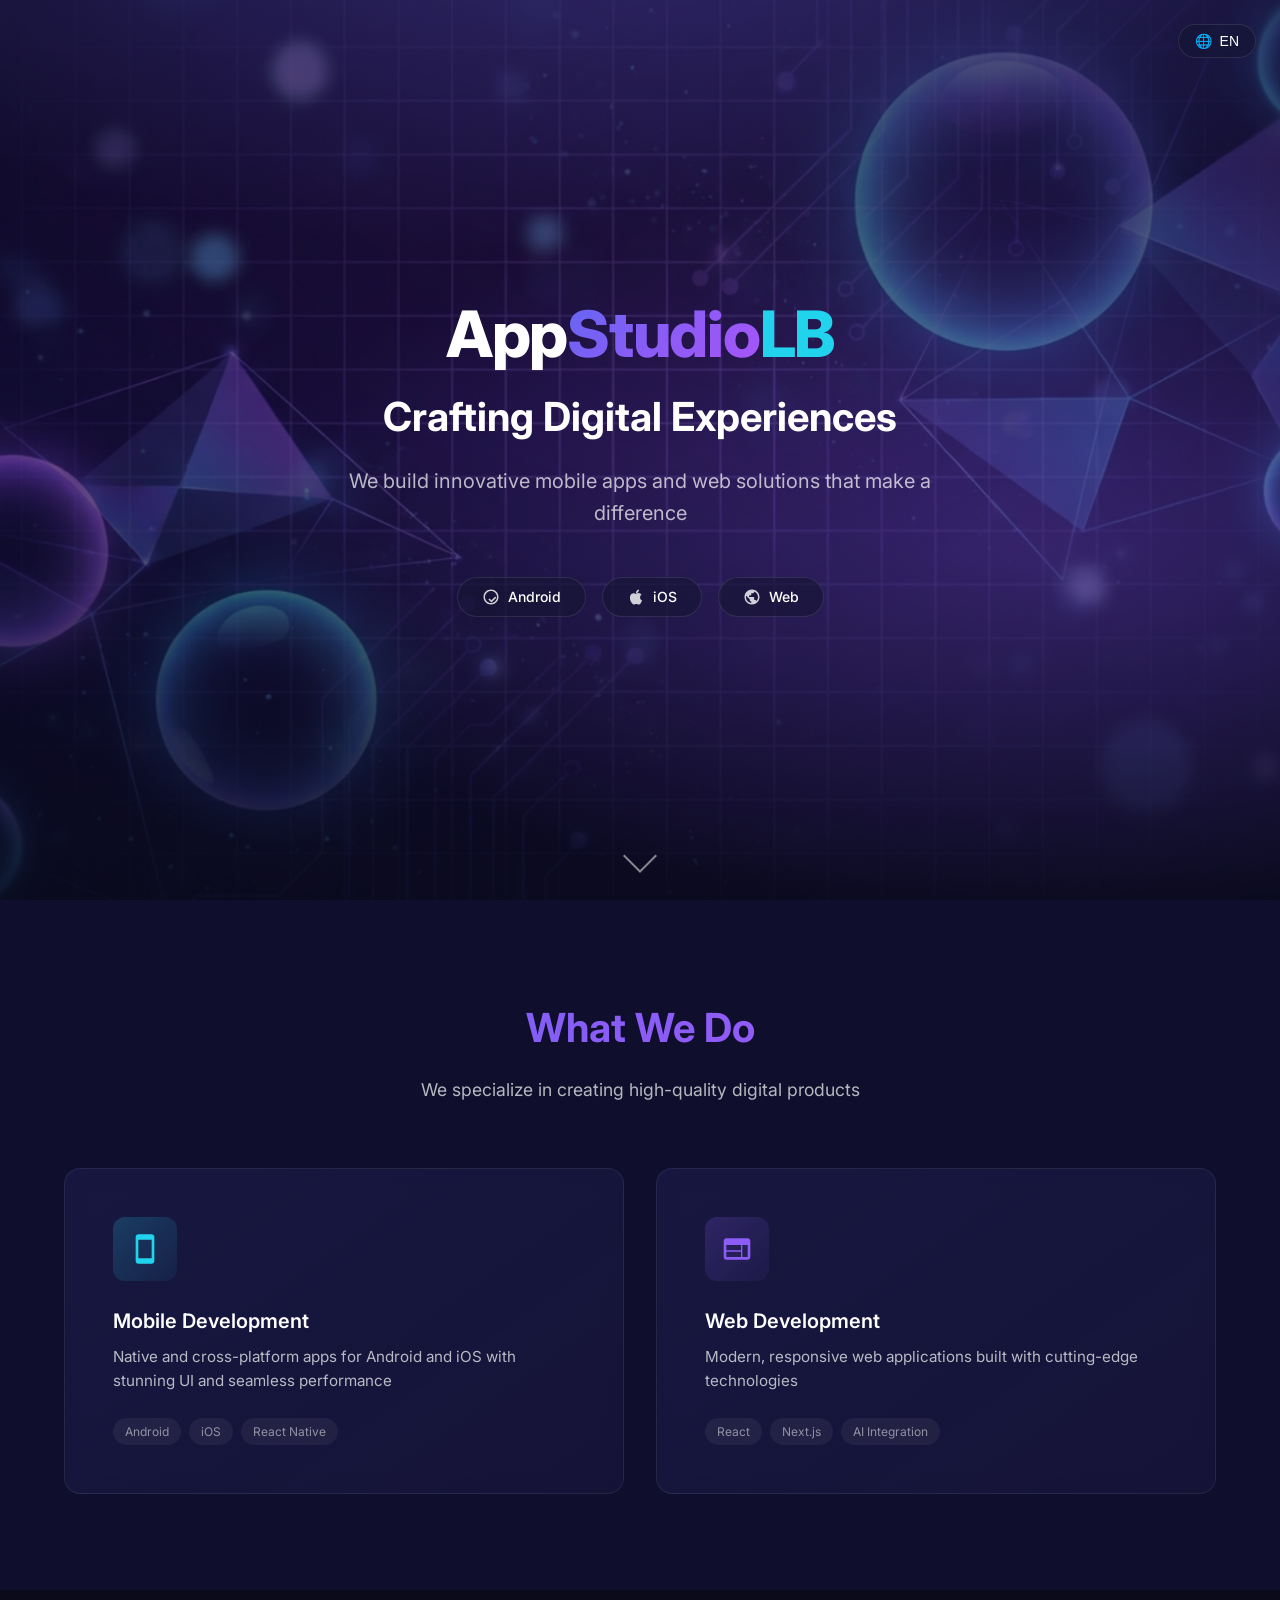
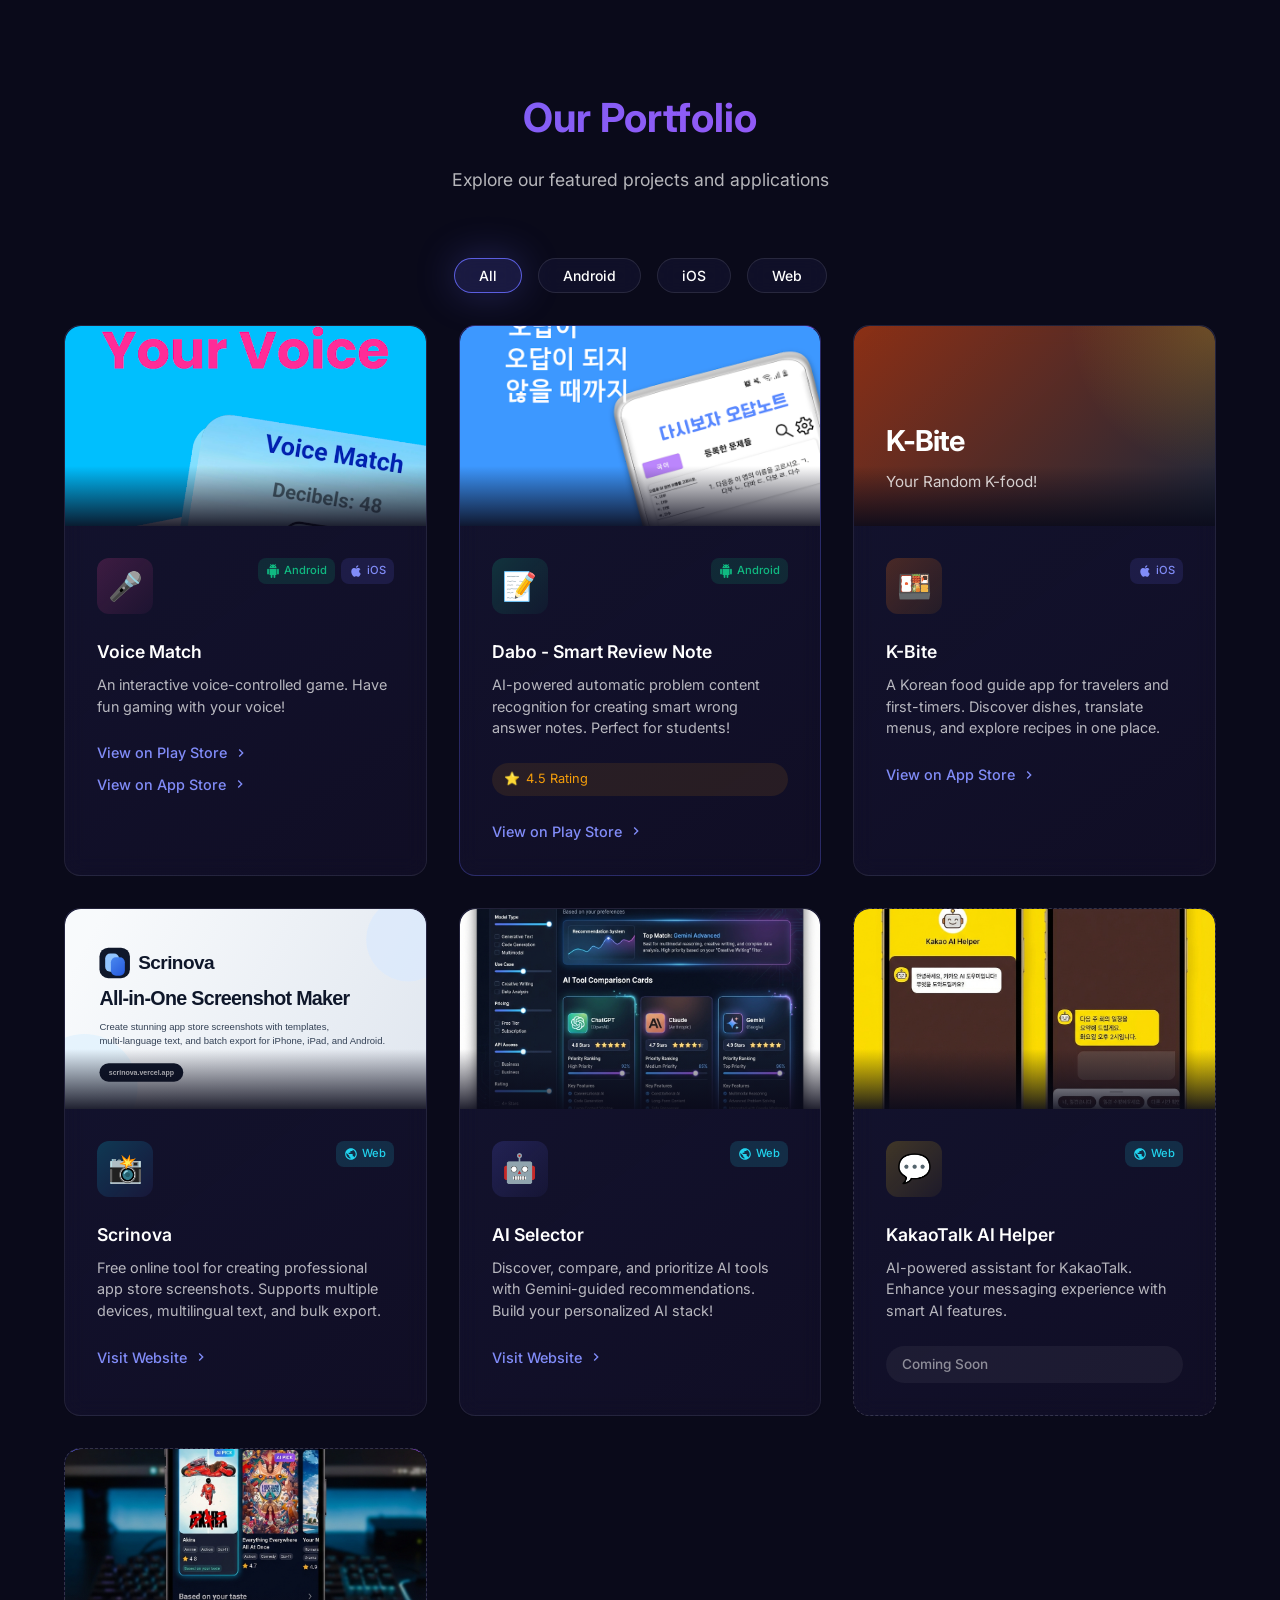
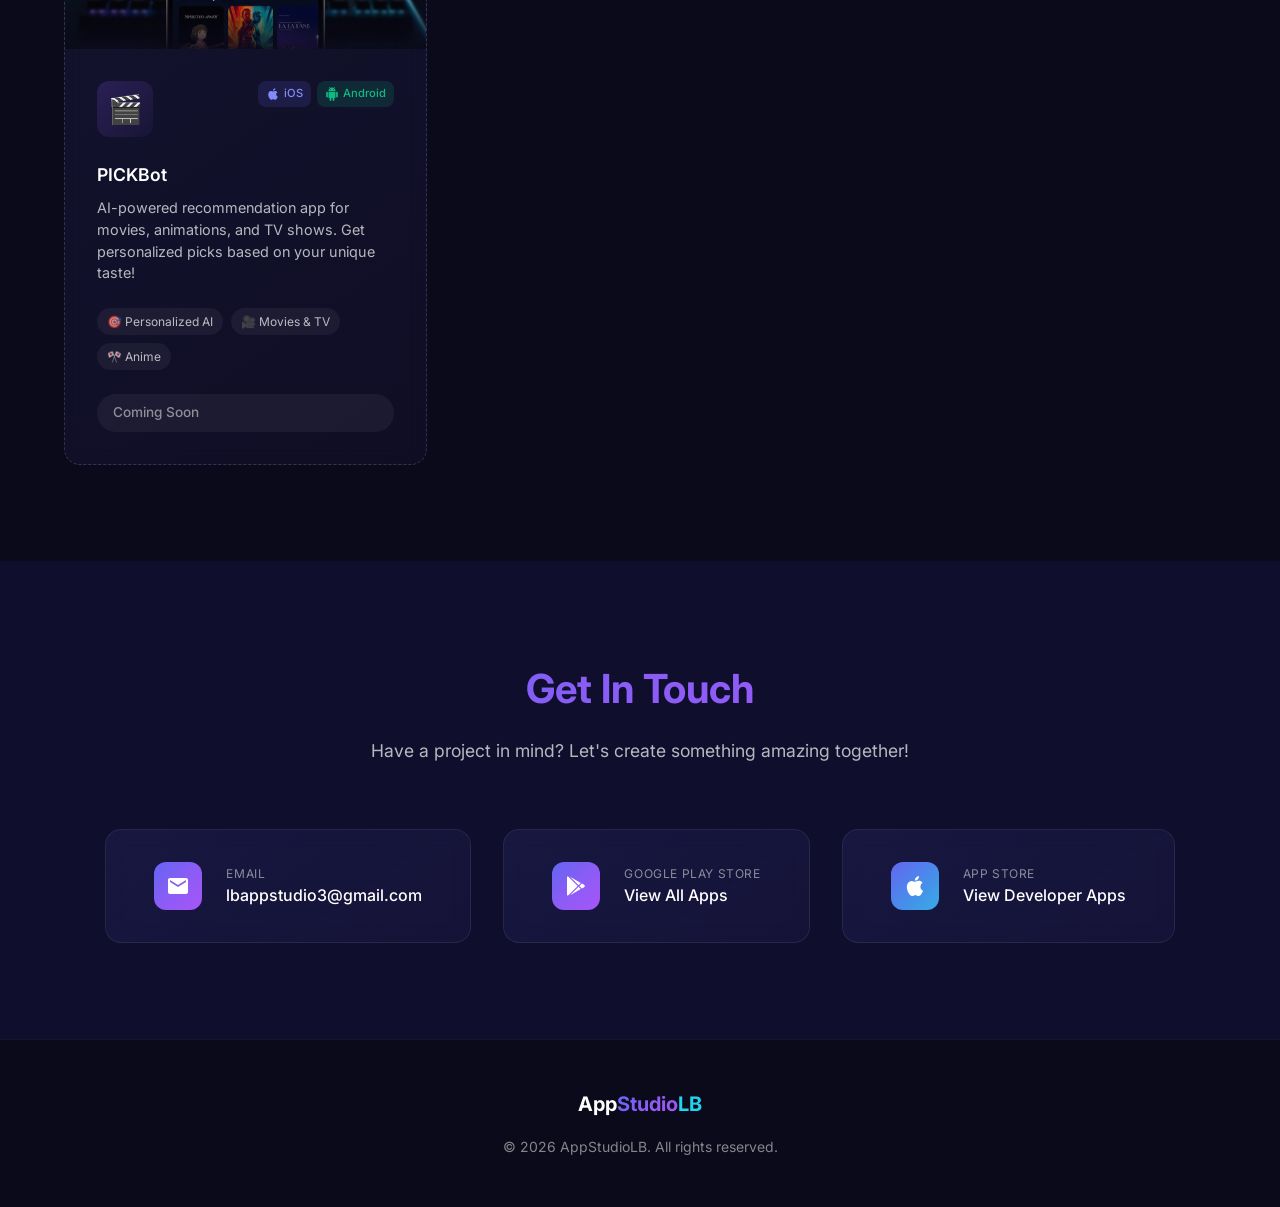
==== index.html @ d03a36f6 "Add iOS App Store link for Voice Match" ====
<!DOCTYPE html>
<html lang="en">

<head>
    <meta charset="UTF-8">
    <meta name="viewport" content="width=device-width, initial-scale=1.0">
    <title>AppStudioLB - Mobile & Web Development Studio</title>
    <meta name="description"
        content="AppStudioLB is a creative development studio specializing in mobile apps (Android/iOS) and web applications. Discover our innovative portfolio.">

    <!-- Google Fonts -->
    <link rel="preconnect" href="https://fonts.googleapis.com">
    <link rel="preconnect" href="https://fonts.gstatic.com" crossorigin>
    <link href="https://fonts.googleapis.com/css2?family=Inter:wght@300;400;500;600;700;800&display=swap"
        rel="stylesheet">

    <link rel="icon" type="image/svg+xml" href="images/favicon-lb.svg">
    <link rel="stylesheet" href="index.css">
</head>

<body>
    <!-- Language Toggle -->
    <button class="lang-toggle" id="langToggle" aria-label="Toggle Language">
        <span class="lang-icon">🌐</span>
        <span class="lang-text" data-i18n="langToggle">EN</span>
    </button>

    <!-- Hero Section -->
    <header class="hero">
        <div class="hero-bg"></div>
        <div class="hero-content">
            <div class="logo-container animate-fade-in">
                <div class="logo">
                    <span class="logo-text">App</span><span class="logo-highlight">Studio</span><span
                        class="logo-accent">LB</span>
                </div>
            </div>
            <h1 class="hero-title animate-fade-in-delay-1" data-i18n="heroTitle">Crafting Digital Experiences</h1>
            <p class="hero-subtitle animate-fade-in-delay-2" data-i18n="heroSubtitle">We build innovative mobile apps
                and web solutions that make a difference</p>
            <div class="hero-badges animate-fade-in-delay-3">
                <span class="badge">
                    <svg class="badge-icon" viewBox="0 0 24 24" fill="currentColor">
                        <path
                            d="M17.6 11.48l-5.04 4.96-2.56-2.54-1.42 1.42 3.98 3.98 6.46-6.4-1.42-1.42zM12 2C6.48 2 2 6.48 2 12s4.48 10 10 10 10-4.48 10-10S17.52 2 12 2zm0 18c-4.42 0-8-3.58-8-8s3.58-8 8-8 8 3.58 8 8-3.58 8-8 8z" />
                    </svg>
                    <span data-i18n="badgeAndroid">Android</span>
                </span>
                <span class="badge">
                    <svg class="badge-icon" viewBox="0 0 24 24" fill="currentColor">
                        <path
                            d="M18.71 19.5c-.83 1.24-1.71 2.45-3.05 2.47-1.34.03-1.77-.79-3.29-.79-1.53 0-2 .77-3.27.82-1.31.05-2.3-1.32-3.14-2.53C4.25 17 2.94 12.45 4.7 9.39c.87-1.52 2.43-2.48 4.12-2.51 1.28-.02 2.5.87 3.29.87.78 0 2.26-1.07 3.81-.91.65.03 2.47.26 3.64 1.98-.09.06-2.17 1.28-2.15 3.81.03 3.02 2.65 4.03 2.68 4.04-.03.07-.42 1.44-1.38 2.83M13 3.5c.73-.83 1.94-1.46 2.94-1.5.13 1.17-.34 2.35-1.04 3.19-.69.85-1.83 1.51-2.95 1.42-.15-1.15.41-2.35 1.05-3.11z" />
                    </svg>
                    <span data-i18n="badgeiOS">iOS</span>
                </span>
                <span class="badge">
                    <svg class="badge-icon" viewBox="0 0 24 24" fill="currentColor">
                        <path
                            d="M12 2C6.48 2 2 6.48 2 12s4.48 10 10 10 10-4.48 10-10S17.52 2 12 2zm-1 17.93c-3.95-.49-7-3.85-7-7.93 0-.62.08-1.21.21-1.79L9 15v1c0 1.1.9 2 2 2v1.93zm6.9-2.54c-.26-.81-1-1.39-1.9-1.39h-1v-3c0-.55-.45-1-1-1H8v-2h2c.55 0 1-.45 1-1V7h2c1.1 0 2-.9 2-2v-.41c2.93 1.19 5 4.06 5 7.41 0 2.08-.8 3.97-2.1 5.39z" />
                    </svg>
                    <span data-i18n="badgeWeb">Web</span>
                </span>
            </div>
        </div>
        <div class="scroll-indicator">
            <div class="scroll-arrow"></div>
        </div>
    </header>

    <!-- Services Section -->
    <section class="services" id="services">
        <div class="container">
            <h2 class="section-title" data-i18n="servicesTitle">What We Do</h2>
            <p class="section-subtitle" data-i18n="servicesSubtitle">We specialize in creating high-quality digital
                products</p>

            <div class="services-grid">
                <div class="service-card">
                    <div class="service-icon mobile-icon">
                        <svg viewBox="0 0 24 24" fill="currentColor">
                            <path
                                d="M17 1.01L7 1c-1.1 0-2 .9-2 2v18c0 1.1.9 2 2 2h10c1.1 0 2-.9 2-2V3c0-1.1-.9-1.99-2-1.99zM17 19H7V5h10v14z" />
                        </svg>
                    </div>
                    <h3 class="service-title" data-i18n="serviceMobileTitle">Mobile Development</h3>
                    <p class="service-desc" data-i18n="serviceMobileDesc">Native and cross-platform apps for Android and
                        iOS with stunning UI and seamless performance</p>
                    <div class="service-tags">
                        <span class="tag">Android</span>
                        <span class="tag">iOS</span>
                        <span class="tag">React Native</span>
                    </div>
                </div>

                <div class="service-card">
                    <div class="service-icon web-icon">
                        <svg viewBox="0 0 24 24" fill="currentColor">
                            <path
                                d="M20 4H4c-1.1 0-1.99.9-1.99 2L2 18c0 1.1.9 2 2 2h16c1.1 0 2-.9 2-2V6c0-1.1-.9-2-2-2zm-5 14H4v-4h11v4zm0-5H4V9h11v4zm5 5h-4V9h4v9z" />
                        </svg>
                    </div>
                    <h3 class="service-title" data-i18n="serviceWebTitle">Web Development</h3>
                    <p class="service-desc" data-i18n="serviceWebDesc">Modern, responsive web applications built with
                        cutting-edge technologies</p>
                    <div class="service-tags">
                        <span class="tag">React</span>
                        <span class="tag">Next.js</span>
                        <span class="tag">AI Integration</span>
                    </div>
                </div>
            </div>
        </div>
    </section>

    <!-- Portfolio Section -->
    <section class="portfolio" id="portfolio">
        <div class="container">
            <h2 class="section-title" data-i18n="portfolioTitle">Our Portfolio</h2>
            <p class="section-subtitle" data-i18n="portfolioSubtitle">Explore our featured projects and applications</p>
            <div class="portfolio-filters" aria-label="Platform filters">
                <button type="button" class="badge platform-filter active" data-filter="all" aria-pressed="true">
                    <span data-i18n="badgeAll">All</span>
                </button>
                <button type="button" class="badge platform-filter" data-filter="android" aria-pressed="false">
                    <span data-i18n="badgeAndroid">Android</span>
                </button>
                <button type="button" class="badge platform-filter" data-filter="ios" aria-pressed="false">
                    <span data-i18n="badgeiOS">iOS</span>
                </button>
                <button type="button" class="badge platform-filter" data-filter="web" aria-pressed="false">
                    <span data-i18n="badgeWeb">Web</span>
                </button>
            </div>

            <div class="portfolio-grid">
                <!-- Voice Match -->
                <article class="portfolio-card" data-platforms="ios android">
                    <div class="card-screenshot">
                        <img src="images/voice-match.png" alt="Voice Match Screenshot">
                    </div>
                    <div class="card-content">
                        <div class="card-header">
                            <div class="app-icon voice-match-icon">🎤</div>
                            <div class="platform-badges">
                                <div class="platform-badge android">
                                    <svg viewBox="0 0 24 24" fill="currentColor" width="14" height="14">
                                        <path
                                            d="M6 18c0 .55.45 1 1 1h1v3.5c0 .83.67 1.5 1.5 1.5s1.5-.67 1.5-1.5V19h2v3.5c0 .83.67 1.5 1.5 1.5s1.5-.67 1.5-1.5V19h1c.55 0 1-.45 1-1V8H6v10zM3.5 8C2.67 8 2 8.67 2 9.5v7c0 .83.67 1.5 1.5 1.5S5 17.33 5 16.5v-7C5 8.67 4.33 8 3.5 8zm17 0c-.83 0-1.5.67-1.5 1.5v7c0 .83.67 1.5 1.5 1.5s1.5-.67 1.5-1.5v-7c0-.83-.67-1.5-1.5-1.5zm-4.97-5.84l1.3-1.3c.2-.2.2-.51 0-.71-.2-.2-.51-.2-.71 0l-1.48 1.48C13.85 1.23 12.95 1 12 1c-.96 0-1.86.23-2.66.63L7.85.15c-.2-.2-.51-.2-.71 0-.2.2-.2.51 0 .71l1.31 1.31C6.97 3.26 6 5.01 6 7h12c0-1.99-.97-3.75-2.47-4.84zM10 5H9V4h1v1zm5 0h-1V4h1v1z" />
                                    </svg>
                                    Android
                                </div>
                                <div class="platform-badge ios">
                                    <svg viewBox="0 0 24 24" fill="currentColor" width="14" height="14">
                                        <path
                                            d="M18.71 19.5c-.83 1.24-1.71 2.45-3.05 2.47-1.34.03-1.77-.79-3.29-.79-1.53 0-2 .77-3.27.82-1.31.05-2.3-1.32-3.14-2.53C4.25 17 2.94 12.45 4.7 9.39c.87-1.52 2.43-2.48 4.12-2.51 1.28-.02 2.5.87 3.29.87.78 0 2.26-1.07 3.81-.91.65.03 2.47.26 3.64 1.98-.09.06-2.17 1.28-2.15 3.81.03 3.02 2.65 4.03 2.68 4.04-.03.07-.42 1.44-1.38 2.83M13 3.5c.73-.83 1.94-1.46 2.94-1.5.13 1.17-.34 2.35-1.04 3.19-.69.85-1.83 1.51-2.95 1.42-.15-1.15.41-2.35 1.05-3.11z" />
                                    </svg>
                                    iOS
                                </div>
                            </div>
                        </div>
                        <h3 class="card-title" data-i18n="voiceMatchTitle">Voice Match</h3>
                        <p class="card-desc" data-i18n="voiceMatchDesc">An interactive voice-controlled game. Have fun
                            gaming with your voice!</p>
                        <div class="card-links">
                            <a href="https://play.google.com/store/apps/details?id=com.LBStudio.Voice_Match" target="_blank"
                                rel="noopener noreferrer" class="card-link">
                                <span data-i18n="viewOnPlayStore">View on Play Store</span>
                                <svg viewBox="0 0 24 24" fill="currentColor" width="16" height="16">
                                    <path d="M10 6L8.59 7.41 13.17 12l-4.58 4.59L10 18l6-6z" />
                                </svg>
                            </a>
                            <a href="https://apps.apple.com/us/app/voice-match-play-with-voice/id6760123514" target="_blank"
                                rel="noopener noreferrer" class="card-link">
                                <span data-i18n="viewOnAppStore">View on App Store</span>
                                <svg viewBox="0 0 24 24" fill="currentColor" width="16" height="16">
                                    <path d="M10 6L8.59 7.41 13.17 12l-4.58 4.59L10 18l6-6z" />
                                </svg>
                            </a>
                        </div>
                    </div>
                </article>

                <!-- 다보 Smart Review Note -->
                <article class="portfolio-card featured" data-platforms="android">
                    <div class="card-screenshot">
                        <img src="images/dabo.png" alt="다보 Screenshot">
                    </div>
                    <div class="card-content">
                        <div class="card-header">
                            <div class="app-icon dabo-icon">📝</div>
                            <div class="platform-badge android">
                                <svg viewBox="0 0 24 24" fill="currentColor" width="14" height="14">
                                    <path
                                        d="M6 18c0 .55.45 1 1 1h1v3.5c0 .83.67 1.5 1.5 1.5s1.5-.67 1.5-1.5V19h2v3.5c0 .83.67 1.5 1.5 1.5s1.5-.67 1.5-1.5V19h1c.55 0 1-.45 1-1V8H6v10zM3.5 8C2.67 8 2 8.67 2 9.5v7c0 .83.67 1.5 1.5 1.5S5 17.33 5 16.5v-7C5 8.67 4.33 8 3.5 8zm17 0c-.83 0-1.5.67-1.5 1.5v7c0 .83.67 1.5 1.5 1.5s1.5-.67 1.5-1.5v-7c0-.83-.67-1.5-1.5-1.5zm-4.97-5.84l1.3-1.3c.2-.2.2-.51 0-.71-.2-.2-.51-.2-.71 0l-1.48 1.48C13.85 1.23 12.95 1 12 1c-.96 0-1.86.23-2.66.63L7.85.15c-.2-.2-.51-.2-.71 0-.2.2-.2.51 0 .71l1.31 1.31C6.97 3.26 6 5.01 6 7h12c0-1.99-.97-3.75-2.47-4.84zM10 5H9V4h1v1zm5 0h-1V4h1v1z" />
                                </svg>
                                Android
                            </div>
                        </div>
                        <h3 class="card-title" data-i18n="daboTitle">다보 - Smart Review Note</h3>
                        <p class="card-desc" data-i18n="daboDesc">AI-powered automatic problem content recognition for
                            creating smart wrong answer notes. Perfect for students!</p>
                        <div class="card-highlight">
                            <span class="highlight-icon">⭐</span>
                            <span data-i18n="daboRating">4.5 Rating</span>
                        </div>
                        <a href="https://play.google.com/store/apps/details?id=com.appstudiolb.smartreviewnote"
                            target="_blank" rel="noopener noreferrer" class="card-link">
                            <span data-i18n="viewOnPlayStore">View on Play Store</span>
                            <svg viewBox="0 0 24 24" fill="currentColor" width="16" height="16">
                                <path d="M10 6L8.59 7.41 13.17 12l-4.58 4.59L10 18l6-6z" />
                            </svg>
                        </a>
                    </div>
                </article>

                <!-- K-Bite -->
                <article class="portfolio-card" data-platforms="ios">
                    <div class="card-screenshot card-screenshot-placeholder k-bite-screenshot">
                        <div class="app-preview-copy">
                            <strong>K-Bite</strong>
                            <span data-i18n="kBiteTagline">Your Random K-food!</span>
                        </div>
                    </div>
                    <div class="card-content">
                        <div class="card-header">
                            <div class="app-icon k-bite-icon">🍱</div>
                            <div class="platform-badge ios">
                                <svg viewBox="0 0 24 24" fill="currentColor" width="14" height="14">
                                    <path
                                        d="M18.71 19.5c-.83 1.24-1.71 2.45-3.05 2.47-1.34.03-1.77-.79-3.29-.79-1.53 0-2 .77-3.27.82-1.31.05-2.3-1.32-3.14-2.53C4.25 17 2.94 12.45 4.7 9.39c.87-1.52 2.43-2.48 4.12-2.51 1.28-.02 2.5.87 3.29.87.78 0 2.26-1.07 3.81-.91.65.03 2.47.26 3.64 1.98-.09.06-2.17 1.28-2.15 3.81.03 3.02 2.65 4.03 2.68 4.04-.03.07-.42 1.44-1.38 2.83M13 3.5c.73-.83 1.94-1.46 2.94-1.5.13 1.17-.34 2.35-1.04 3.19-.69.85-1.83 1.51-2.95 1.42-.15-1.15.41-2.35 1.05-3.11z" />
                                </svg>
                                iOS
                            </div>
                        </div>
                        <h3 class="card-title" data-i18n="kBiteTitle">K-Bite</h3>
                        <p class="card-desc" data-i18n="kBiteDesc">A Korean food guide app for travelers and first-timers. Discover dishes, translate menus, and explore recipes in one place.</p>
                        <a href="https://apps.apple.com/us/app/k-bite/id6758827488" target="_blank"
                            rel="noopener noreferrer" class="card-link">
                            <span data-i18n="viewOnAppStore">View on App Store</span>
                            <svg viewBox="0 0 24 24" fill="currentColor" width="16" height="16">
                                <path d="M10 6L8.59 7.41 13.17 12l-4.58 4.59L10 18l6-6z" />
                            </svg>
                        </a>
                    </div>
                </article>

                <!-- Scrinova -->
                <article class="portfolio-card" data-platforms="web">
                    <div class="card-screenshot">
                        <img src="images/scrinova.svg" alt="Scrinova Screenshot">
                    </div>
                    <div class="card-content">
                        <div class="card-header">
                            <div class="app-icon scrinova-icon">📸</div>
                            <div class="platform-badge web">
                                <svg viewBox="0 0 24 24" fill="currentColor" width="14" height="14">
                                    <path
                                        d="M12 2C6.48 2 2 6.48 2 12s4.48 10 10 10 10-4.48 10-10S17.52 2 12 2zm-1 17.93c-3.95-.49-7-3.85-7-7.93 0-.62.08-1.21.21-1.79L9 15v1c0 1.1.9 2 2 2v1.93zm6.9-2.54c-.26-.81-1-1.39-1.9-1.39h-1v-3c0-.55-.45-1-1-1H8v-2h2c.55 0 1-.45 1-1V7h2c1.1 0 2-.9 2-2v-.41c2.93 1.19 5 4.06 5 7.41 0 2.08-.8 3.97-2.1 5.39z" />
                                </svg>
                                Web
                            </div>
                        </div>
                        <h3 class="card-title" data-i18n="scrinovaTitle">Scrinova</h3>
                        <p class="card-desc" data-i18n="scrinovaDesc">Free online tool for creating professional app store screenshots. Supports multiple devices, multilingual text, and bulk export.</p>
                        <a href="https://scrinova.vercel.app/" target="_blank" rel="noopener noreferrer"
                            class="card-link">
                            <span data-i18n="visitWebsite">Visit Website</span>
                            <svg viewBox="0 0 24 24" fill="currentColor" width="16" height="16">
                                <path d="M10 6L8.59 7.41 13.17 12l-4.58 4.59L10 18l6-6z" />
                            </svg>
                        </a>
                    </div>
                </article>

                <!-- AI Selector -->
                <article class="portfolio-card" data-platforms="web">
                    <div class="card-screenshot">
                        <img src="images/ai-selector.png" alt="AI Selector Screenshot">
                    </div>
                    <div class="card-content">
                        <div class="card-header">
                            <div class="app-icon ai-selector-icon">🤖</div>
                            <div class="platform-badge web">
                                <svg viewBox="0 0 24 24" fill="currentColor" width="14" height="14">
                                    <path
                                        d="M12 2C6.48 2 2 6.48 2 12s4.48 10 10 10 10-4.48 10-10S17.52 2 12 2zm-1 17.93c-3.95-.49-7-3.85-7-7.93 0-.62.08-1.21.21-1.79L9 15v1c0 1.1.9 2 2 2v1.93zm6.9-2.54c-.26-.81-1-1.39-1.9-1.39h-1v-3c0-.55-.45-1-1-1H8v-2h2c.55 0 1-.45 1-1V7h2c1.1 0 2-.9 2-2v-.41c2.93 1.19 5 4.06 5 7.41 0 2.08-.8 3.97-2.1 5.39z" />
                                </svg>
                                Web
                            </div>
                        </div>
                        <h3 class="card-title" data-i18n="aiSelectorTitle">AI Selector</h3>
                        <p class="card-desc" data-i18n="aiSelectorDesc">Discover, compare, and prioritize AI tools with
                            Gemini-guided recommendations. Build your personalized AI stack!</p>
                        <a href="https://aiselector.vercel.app/" target="_blank" rel="noopener noreferrer"
                            class="card-link">
                            <span data-i18n="visitWebsite">Visit Website</span>
                            <svg viewBox="0 0 24 24" fill="currentColor" width="16" height="16">
                                <path d="M10 6L8.59 7.41 13.17 12l-4.58 4.59L10 18l6-6z" />
                            </svg>
                        </a>
                    </div>
                </article>

                <!-- KakaoTalk AI Helper -->
                <article class="portfolio-card in-dev" data-platforms="web">
                    <div class="dev-badge" data-i18n="inDevelopment">In Development</div>
                    <div class="card-screenshot">
                        <img src="images/kakao-helper.png" alt="카톡 AI Helper Screenshot">
                    </div>
                    <div class="card-content">
                        <div class="card-header">
                            <div class="app-icon kakao-icon">💬</div>
                            <div class="platform-badge web">
                                <svg viewBox="0 0 24 24" fill="currentColor" width="14" height="14">
                                    <path
                                        d="M12 2C6.48 2 2 6.48 2 12s4.48 10 10 10 10-4.48 10-10S17.52 2 12 2zm-1 17.93c-3.95-.49-7-3.85-7-7.93 0-.62.08-1.21.21-1.79L9 15v1c0 1.1.9 2 2 2v1.93zm6.9-2.54c-.26-.81-1-1.39-1.9-1.39h-1v-3c0-.55-.45-1-1-1H8v-2h2c.55 0 1-.45 1-1V7h2c1.1 0 2-.9 2-2v-.41c2.93 1.19 5 4.06 5 7.41 0 2.08-.8 3.97-2.1 5.39z" />
                                </svg>
                                Web
                            </div>
                        </div>
                        <h3 class="card-title" data-i18n="kakaoTitle">카톡 AI Helper</h3>
                        <p class="card-desc" data-i18n="kakaoDesc">AI-powered assistant for KakaoTalk. Enhance your
                            messaging experience with smart AI features.</p>
                        <div class="coming-soon" data-i18n="comingSoon">Coming Soon</div>
                    </div>
                </article>

                <!-- PICKBot -->
                <article class="portfolio-card in-dev featured" data-platforms="ios android">
                    <div class="dev-badge" data-i18n="inDevelopment">In Development</div>
                    <div class="card-screenshot">
                        <img src="images/pickbot.png" alt="PICKBot Screenshot">
                    </div>
                    <div class="card-content">
                        <div class="card-header">
                            <div class="app-icon pickbot-icon">🎬</div>
                            <div class="platform-badges">
                                <div class="platform-badge ios">
                                    <svg viewBox="0 0 24 24" fill="currentColor" width="14" height="14">
                                        <path
                                            d="M18.71 19.5c-.83 1.24-1.71 2.45-3.05 2.47-1.34.03-1.77-.79-3.29-.79-1.53 0-2 .77-3.27.82-1.31.05-2.3-1.32-3.14-2.53C4.25 17 2.94 12.45 4.7 9.39c.87-1.52 2.43-2.48 4.12-2.51 1.28-.02 2.5.87 3.29.87.78 0 2.26-1.07 3.81-.91.65.03 2.47.26 3.64 1.98-.09.06-2.17 1.28-2.15 3.81.03 3.02 2.65 4.03 2.68 4.04-.03.07-.42 1.44-1.38 2.83M13 3.5c.73-.83 1.94-1.46 2.94-1.5.13 1.17-.34 2.35-1.04 3.19-.69.85-1.83 1.51-2.95 1.42-.15-1.15.41-2.35 1.05-3.11z" />
                                    </svg>
                                    iOS
                                </div>
                                <div class="platform-badge android">
                                    <svg viewBox="0 0 24 24" fill="currentColor" width="14" height="14">
                                        <path
                                            d="M6 18c0 .55.45 1 1 1h1v3.5c0 .83.67 1.5 1.5 1.5s1.5-.67 1.5-1.5V19h2v3.5c0 .83.67 1.5 1.5 1.5s1.5-.67 1.5-1.5V19h1c.55 0 1-.45 1-1V8H6v10zM3.5 8C2.67 8 2 8.67 2 9.5v7c0 .83.67 1.5 1.5 1.5S5 17.33 5 16.5v-7C5 8.67 4.33 8 3.5 8zm17 0c-.83 0-1.5.67-1.5 1.5v7c0 .83.67 1.5 1.5 1.5s1.5-.67 1.5-1.5v-7c0-.83-.67-1.5-1.5-1.5zm-4.97-5.84l1.3-1.3c.2-.2.2-.51 0-.71-.2-.2-.51-.2-.71 0l-1.48 1.48C13.85 1.23 12.95 1 12 1c-.96 0-1.86.23-2.66.63L7.85.15c-.2-.2-.51-.2-.71 0-.2.2-.2.51 0 .71l1.31 1.31C6.97 3.26 6 5.01 6 7h12c0-1.99-.97-3.75-2.47-4.84zM10 5H9V4h1v1zm5 0h-1V4h1v1z" />
                                    </svg>
                                    Android
                                </div>
                            </div>
                        </div>
                        <h3 class="card-title" data-i18n="pickbotTitle">PICKBot</h3>
                        <p class="card-desc" data-i18n="pickbotDesc">AI-powered recommendation app for movies,
                            animations, and TV shows. Get personalized picks based on your unique taste!</p>
                        <div class="feature-list">
                            <span class="feature" data-i18n="pickbotFeature1">🎯 Personalized AI</span>
                            <span class="feature" data-i18n="pickbotFeature2">🎥 Movies & TV</span>
                            <span class="feature" data-i18n="pickbotFeature3">🎌 Anime</span>
                        </div>
                        <div class="coming-soon" data-i18n="comingSoon">Coming Soon</div>
                    </div>
                </article>
            </div>
            <p class="portfolio-empty-state" id="portfolioEmptyState" data-i18n="portfolioEmptyState" hidden>No projects available for this platform yet.</p>
        </div>
    </section>

    <!-- Contact Section -->
    <section class="contact" id="contact">
        <div class="container">
            <h2 class="section-title" data-i18n="contactTitle">Get In Touch</h2>
            <p class="section-subtitle" data-i18n="contactSubtitle">Have a project in mind? Let's create something
                amazing together!</p>

            <div class="contact-content">
                <a href="mailto:lbappstudio3@gmail.com" class="contact-link email">
                    <div class="contact-icon">
                        <svg viewBox="0 0 24 24" fill="currentColor">
                            <path
                                d="M20 4H4c-1.1 0-1.99.9-1.99 2L2 18c0 1.1.9 2 2 2h16c1.1 0 2-.9 2-2V6c0-1.1-.9-2-2-2zm0 4l-8 5-8-5V6l8 5 8-5v2z" />
                        </svg>
                    </div>
                    <div class="contact-info">
                        <span class="contact-label" data-i18n="emailLabel">Email</span>
                        <span class="contact-value">lbappstudio3@gmail.com</span>
                    </div>
                </a>

                <a href="https://play.google.com/store/apps/developer?id=App+Studio+LB" target="_blank"
                    rel="noopener noreferrer" class="contact-link playstore">
                    <div class="contact-icon">
                        <svg viewBox="0 0 24 24" fill="currentColor">
                            <path
                                d="M3,20.5V3.5C3,2.91 3.34,2.39 3.84,2.15L13.69,12L3.84,21.85C3.34,21.6 3,21.09 3,20.5M16.81,15.12L6.05,21.34L14.54,12.85L16.81,15.12M20.16,10.81C20.5,11.08 20.75,11.5 20.75,12C20.75,12.5 20.53,12.9 20.18,13.18L17.89,14.5L15.39,12L17.89,9.5L20.16,10.81M6.05,2.66L16.81,8.88L14.54,11.15L6.05,2.66Z" />
                        </svg>
                    </div>
                    <div class="contact-info">
                        <span class="contact-label" data-i18n="playStoreLabel">Google Play Store</span>
                        <span class="contact-value" data-i18n="viewAllApps">View All Apps</span>
                    </div>
                </a>

                <a href="https://apps.apple.com/us/developer/woohyoung-lee/id1865634060" target="_blank"
                    rel="noopener noreferrer" class="contact-link appstore">
                    <div class="contact-icon">
                        <svg viewBox="0 0 24 24" fill="currentColor">
                            <path
                                d="M18.71 19.5c-.83 1.24-1.71 2.45-3.05 2.47-1.34.03-1.77-.79-3.29-.79-1.53 0-2 .77-3.27.82-1.31.05-2.3-1.32-3.14-2.53C4.25 17 2.94 12.45 4.7 9.39c.87-1.52 2.43-2.48 4.12-2.51 1.28-.02 2.5.87 3.29.87.78 0 2.26-1.07 3.81-.91.65.03 2.47.26 3.64 1.98-.09.06-2.17 1.28-2.15 3.81.03 3.02 2.65 4.03 2.68 4.04-.03.07-.42 1.44-1.38 2.83M13 3.5c.73-.83 1.94-1.46 2.94-1.5.13 1.17-.34 2.35-1.04 3.19-.69.85-1.83 1.51-2.95 1.42-.15-1.15.41-2.35 1.05-3.11z" />
                        </svg>
                    </div>
                    <div class="contact-info">
                        <span class="contact-label" data-i18n="appStoreLabel">App Store</span>
                        <span class="contact-value" data-i18n="viewDeveloperApps">View Developer Apps</span>
                    </div>
                </a>
            </div>
        </div>
    </section>

    <!-- Footer -->
    <footer class="footer">
        <div class="container">
            <div class="footer-content">
                <div class="footer-logo">
                    <span class="logo-text">App</span><span class="logo-highlight">Studio</span><span
                        class="logo-accent">LB</span>
                </div>
                <p class="footer-copyright" data-i18n="copyright">© 2026 AppStudioLB. All rights reserved.</p>
            </div>
        </div>
    </footer>

    <script src="index.js"></script>
</body>

</html>
---- index.css ----
/* ============================================
   AppStudioLB - Company Introduction Page
   ============================================ */

:root {
    --color-bg-primary: #0a0a1a;
    --color-bg-secondary: #0f0f2d;
    --color-bg-card: rgba(20, 20, 50, 0.6);
    --color-bg-card-hover: rgba(30, 30, 70, 0.8);
    --color-primary: #6366f1;
    --color-primary-light: #818cf8;
    --color-secondary: #8b5cf6;
    --color-accent: #22d3ee;
    --color-accent-green: #10b981;
    --color-accent-orange: #f59e0b;
    --color-accent-pink: #ec4899;
    --color-text-primary: #ffffff;
    --color-text-secondary: rgba(255, 255, 255, 0.7);
    --color-text-muted: rgba(255, 255, 255, 0.5);
    --gradient-primary: linear-gradient(135deg, #6366f1 0%, #8b5cf6 50%, #a855f7 100%);
    --gradient-hero: linear-gradient(180deg, #0a0a1a 0%, #1a1a3a 50%, #0a0a1a 100%);
    --gradient-card: linear-gradient(145deg, rgba(99, 102, 241, 0.1) 0%, rgba(139, 92, 246, 0.05) 100%);
    --font-family: 'Inter', -apple-system, BlinkMacSystemFont, 'Segoe UI', sans-serif;
    --spacing-xs: 0.5rem;
    --spacing-sm: 1rem;
    --spacing-md: 1.5rem;
    --spacing-lg: 2rem;
    --spacing-xl: 3rem;
    --spacing-2xl: 4rem;
    --spacing-3xl: 6rem;
    --radius-sm: 8px;
    --radius-md: 12px;
    --radius-lg: 16px;
    --radius-xl: 24px;
    --radius-full: 9999px;
    --shadow-glow: 0 0 40px rgba(99, 102, 241, 0.3);
    --transition-fast: 150ms ease;
    --transition-base: 250ms ease;
}

*,
*::before,
*::after {
    box-sizing: border-box;
    margin: 0;
    padding: 0;
}

html {
    scroll-behavior: smooth;
}

body {
    font-family: var(--font-family);
    background: var(--color-bg-primary);
    color: var(--color-text-primary);
    line-height: 1.6;
    overflow-x: hidden;
}

.container {
    width: 100%;
    max-width: 1200px;
    margin: 0 auto;
    padding: 0 var(--spacing-md);
}

.lang-toggle {
    position: fixed;
    top: var(--spacing-md);
    right: var(--spacing-md);
    z-index: 1000;
    display: flex;
    align-items: center;
    gap: var(--spacing-xs);
    padding: var(--spacing-xs) var(--spacing-sm);
    background: var(--color-bg-card);
    backdrop-filter: blur(10px);
    border: 1px solid rgba(255, 255, 255, 0.1);
    border-radius: var(--radius-full);
    color: var(--color-text-primary);
    font-size: 0.875rem;
    font-weight: 500;
    cursor: pointer;
    transition: all var(--transition-base);
}

.lang-toggle:hover {
    background: var(--color-bg-card-hover);
    border-color: var(--color-primary);
    box-shadow: var(--shadow-glow);
    transform: translateY(-2px);
}

.hero {
    position: relative;
    min-height: 100vh;
    display: flex;
    flex-direction: column;
    align-items: center;
    justify-content: center;
    padding: var(--spacing-3xl) var(--spacing-md);
    text-align: center;
    overflow: hidden;
}

.hero-bg {
    position: absolute;
    inset: 0;
    background: url('images/hero-bg.png') center center / cover no-repeat;
    z-index: -2;
    transform: scale(1.05);
    transform-origin: center;
    will-change: transform;
    animation: heroBgDrift 26s ease-in-out infinite alternate;
}

.hero-bg::after {
    content: '';
    position: absolute;
    inset: 0;
    background: linear-gradient(180deg, rgba(10, 10, 26, 0.7) 0%, rgba(10, 10, 26, 0.5) 50%, rgba(10, 10, 26, 0.9) 100%);
}

.hero-bg::before {
    content: '';
    position: absolute;
    inset: 0;
    background: radial-gradient(ellipse 80% 50% at 50% -20%, rgba(99, 102, 241, 0.4), transparent),
        radial-gradient(ellipse 60% 40% at 80% 60%, rgba(139, 92, 246, 0.3), transparent);
    z-index: 1;
    animation: heroGlowDrift 20s ease-in-out infinite alternate;
}

.hero-content {
    position: relative;
    z-index: 1;
}

.logo {
    font-size: clamp(2.5rem, 8vw, 4rem);
    font-weight: 800;
    letter-spacing: -0.02em;
}

.logo-text {
    color: var(--color-text-primary);
}

.logo-highlight {
    background: var(--gradient-primary);
    -webkit-background-clip: text;
    -webkit-text-fill-color: transparent;
    background-clip: text;
}

.logo-accent {
    color: var(--color-accent);
}

.hero-title {
    font-size: clamp(1.5rem, 5vw, 2.5rem);
    font-weight: 700;
    margin-bottom: var(--spacing-sm);
}

.hero-subtitle {
    font-size: clamp(1rem, 3vw, 1.25rem);
    color: var(--color-text-secondary);
    max-width: 600px;
    margin: 0 auto var(--spacing-xl);
}

.hero-badges {
    display: flex;
    flex-wrap: wrap;
    justify-content: center;
    gap: var(--spacing-sm);
}

.badge {
    display: inline-flex;
    align-items: center;
    gap: var(--spacing-xs);
    padding: var(--spacing-xs) var(--spacing-md);
    color: var(--color-text-primary);
    background: var(--color-bg-card);
    backdrop-filter: blur(10px);
    border: 1px solid rgba(255, 255, 255, 0.1);
    border-radius: var(--radius-full);
    font-size: 0.875rem;
    font-weight: 500;
    transition: all var(--transition-base);
}

.badge:hover {
    border-color: var(--color-primary);
    transform: translateY(-2px);
}

.platform-filter {
    appearance: none;
    font-family: inherit;
    cursor: pointer;
}

.platform-filter:focus-visible {
    outline: 2px solid var(--color-accent);
    outline-offset: 3px;
}

.platform-filter.active {
    border-color: rgba(99, 102, 241, 0.9);
    background: rgba(99, 102, 241, 0.18);
    box-shadow: var(--shadow-glow);
}

.badge-icon {
    width: 18px;
    height: 18px;
    opacity: 0.8;
}

.scroll-indicator {
    position: absolute;
    bottom: var(--spacing-lg);
    left: 50%;
    transform: translateX(-50%);
    animation: bounce 2s infinite;
}

.scroll-arrow {
    width: 24px;
    height: 24px;
    border-right: 2px solid var(--color-text-muted);
    border-bottom: 2px solid var(--color-text-muted);
    transform: rotate(45deg);
}

@keyframes bounce {

    0%,
    20%,
    50%,
    80%,
    100% {
        transform: translateX(-50%) translateY(0);
    }

    40% {
        transform: translateX(-50%) translateY(-10px);
    }

    60% {
        transform: translateX(-50%) translateY(-5px);
    }
}

@keyframes heroBgDrift {
    0% {
        transform: scale(1.05) translate3d(0, 0, 0);
    }

    50% {
        transform: scale(1.08) translate3d(-1.2%, 0.8%, 0);
    }

    100% {
        transform: scale(1.06) translate3d(1%, -0.9%, 0);
    }
}

@keyframes heroGlowDrift {
    0% {
        transform: translate3d(0, 0, 0) scale(1);
    }

    100% {
        transform: translate3d(1.4%, -1%, 0) scale(1.03);
    }
}

.animate-fade-in {
    animation: fadeInUp 0.8s ease forwards;
}

.animate-fade-in-delay-1 {
    animation: fadeInUp 0.8s ease 0.2s forwards;
    opacity: 0;
}

.animate-fade-in-delay-2 {
    animation: fadeInUp 0.8s ease 0.4s forwards;
    opacity: 0;
}

.animate-fade-in-delay-3 {
    animation: fadeInUp 0.8s ease 0.6s forwards;
    opacity: 0;
}

@keyframes fadeInUp {
    from {
        opacity: 0;
        transform: translateY(30px);
    }

    to {
        opacity: 1;
        transform: translateY(0);
    }
}

section {
    padding: var(--spacing-3xl) 0;
}

.section-title {
    font-size: clamp(1.75rem, 4vw, 2.5rem);
    font-weight: 700;
    text-align: center;
    margin-bottom: var(--spacing-sm);
    background: var(--gradient-primary);
    -webkit-background-clip: text;
    -webkit-text-fill-color: transparent;
    background-clip: text;
}

.section-subtitle {
    text-align: center;
    color: var(--color-text-secondary);
    font-size: 1.1rem;
    max-width: 600px;
    margin: 0 auto var(--spacing-2xl);
}

.services {
    background: var(--color-bg-secondary);
}

.services-grid {
    display: grid;
    grid-template-columns: repeat(auto-fit, minmax(300px, 1fr));
    gap: var(--spacing-lg);
}

.service-card {
    background: var(--gradient-card);
    backdrop-filter: blur(10px);
    border: 1px solid rgba(255, 255, 255, 0.08);
    border-radius: var(--radius-lg);
    padding: var(--spacing-xl);
    transition: all var(--transition-base);
}

.service-card:hover {
    transform: translateY(-8px);
    border-color: var(--color-primary);
    box-shadow: var(--shadow-glow);
}

.service-icon {
    width: 64px;
    height: 64px;
    display: flex;
    align-items: center;
    justify-content: center;
    border-radius: var(--radius-md);
    margin-bottom: var(--spacing-md);
}

.service-icon svg {
    width: 32px;
    height: 32px;
}

.mobile-icon {
    background: linear-gradient(135deg, rgba(34, 211, 238, 0.2), rgba(34, 211, 238, 0.05));
    color: var(--color-accent);
}

.web-icon {
    background: linear-gradient(135deg, rgba(139, 92, 246, 0.2), rgba(139, 92, 246, 0.05));
    color: var(--color-secondary);
}

.service-title {
    font-size: 1.25rem;
    font-weight: 600;
    margin-bottom: var(--spacing-xs);
}

.service-desc {
    color: var(--color-text-secondary);
    font-size: 0.95rem;
    margin-bottom: var(--spacing-md);
}

.service-tags {
    display: flex;
    flex-wrap: wrap;
    gap: var(--spacing-xs);
}

.tag {
    padding: 4px 12px;
    background: rgba(255, 255, 255, 0.05);
    border-radius: var(--radius-full);
    font-size: 0.75rem;
    color: var(--color-text-muted);
}

.portfolio {
    background: var(--color-bg-primary);
}

.portfolio-grid {
    display: grid;
    grid-template-columns: repeat(auto-fit, minmax(320px, 1fr));
    gap: var(--spacing-lg);
}

.portfolio-filters {
    display: flex;
    flex-wrap: wrap;
    justify-content: center;
    gap: var(--spacing-sm);
    margin-bottom: var(--spacing-lg);
}

.portfolio-card {
    position: relative;
    background: var(--gradient-card);
    backdrop-filter: blur(10px);
    border: 1px solid rgba(255, 255, 255, 0.08);
    border-radius: var(--radius-lg);
    transition: all var(--transition-base);
    overflow: hidden;
    display: flex;
    flex-direction: column;
}

.portfolio-card.is-hidden {
    display: none;
}

.card-screenshot {
    position: relative;
    width: 100%;
    height: 200px;
    overflow: hidden;
    border-radius: var(--radius-lg) var(--radius-lg) 0 0;
    background: linear-gradient(135deg, rgba(99, 102, 241, 0.1), rgba(139, 92, 246, 0.05));
}

.card-screenshot-placeholder {
    display: flex;
    align-items: flex-end;
}

.card-screenshot img {
    width: 100%;
    height: 100%;
    object-fit: cover;
    transition: transform 0.5s ease;
}

.portfolio-card:hover .card-screenshot img {
    transform: scale(1.1);
}

.card-screenshot::after {
    content: '';
    position: absolute;
    bottom: 0;
    left: 0;
    right: 0;
    height: 60px;
    background: linear-gradient(to top, rgba(10, 10, 26, 0.9), transparent);
    pointer-events: none;
}

.card-content {
    padding: var(--spacing-lg);
    flex: 1;
    display: flex;
    flex-direction: column;
}

.portfolio-card:hover {
    transform: translateY(-8px);
    border-color: var(--color-primary);
    box-shadow: var(--shadow-glow);
}

.portfolio-card.featured {
    border-color: rgba(99, 102, 241, 0.3);
}

.portfolio-card.featured::before {
    content: '';
    position: absolute;
    top: 0;
    left: 0;
    right: 0;
    height: 3px;
    background: var(--gradient-primary);
}

.portfolio-card.in-dev {
    border-style: dashed;
    border-color: rgba(255, 255, 255, 0.15);
}

.dev-badge {
    position: absolute;
    top: var(--spacing-sm);
    right: var(--spacing-sm);
    padding: 4px 10px;
    background: rgba(245, 158, 11, 0.2);
    border: 1px solid rgba(245, 158, 11, 0.4);
    border-radius: var(--radius-full);
    font-size: 0.7rem;
    font-weight: 600;
    color: var(--color-accent-orange);
    text-transform: uppercase;
    letter-spacing: 0.05em;
}

.card-header {
    display: flex;
    align-items: flex-start;
    justify-content: space-between;
    margin-bottom: var(--spacing-md);
}

.app-icon {
    width: 56px;
    height: 56px;
    display: flex;
    align-items: center;
    justify-content: center;
    border-radius: var(--radius-md);
    font-size: 1.75rem;
}

.voice-match-icon {
    background: linear-gradient(135deg, rgba(236, 72, 153, 0.2), rgba(236, 72, 153, 0.05));
}

.dabo-icon {
    background: linear-gradient(135deg, rgba(16, 185, 129, 0.2), rgba(16, 185, 129, 0.05));
}

.ai-selector-icon {
    background: linear-gradient(135deg, rgba(99, 102, 241, 0.2), rgba(99, 102, 241, 0.05));
}

.kakao-icon {
    background: linear-gradient(135deg, rgba(250, 204, 21, 0.2), rgba(250, 204, 21, 0.05));
}

.pickbot-icon {
    background: linear-gradient(135deg, rgba(139, 92, 246, 0.2), rgba(139, 92, 246, 0.05));
}

.k-bite-icon {
    background: linear-gradient(135deg, rgba(249, 115, 22, 0.24), rgba(245, 158, 11, 0.08));
}

.k-bite-screenshot {
    background:
        radial-gradient(circle at top right, rgba(250, 204, 21, 0.22), transparent 35%),
        linear-gradient(135deg, rgba(154, 52, 18, 0.9), rgba(30, 41, 59, 0.95));
}

.scrinova-icon {
    background: linear-gradient(135deg, rgba(6, 182, 212, 0.24), rgba(99, 102, 241, 0.08));
}

.scrinova-screenshot {
    background:
        radial-gradient(circle at top right, rgba(6, 182, 212, 0.22), transparent 35%),
        linear-gradient(135deg, rgba(15, 118, 110, 0.85), rgba(30, 41, 59, 0.95));
}

.app-preview-copy {
    position: relative;
    z-index: 1;
    display: flex;
    flex-direction: column;
    gap: 6px;
    padding: var(--spacing-lg);
}

.app-preview-copy strong {
    font-size: 1.8rem;
    font-weight: 700;
    letter-spacing: -0.04em;
}

.app-preview-copy span {
    font-size: 0.95rem;
    color: rgba(255, 255, 255, 0.78);
}

.platform-badge {
    display: inline-flex;
    align-items: center;
    gap: 4px;
    padding: 4px 8px;
    border-radius: var(--radius-sm);
    font-size: 0.7rem;
    font-weight: 500;
}

.platform-badge.android {
    background: rgba(16, 185, 129, 0.15);
    color: var(--color-accent-green);
}

.platform-badge.ios {
    background: rgba(99, 102, 241, 0.15);
    color: var(--color-primary-light);
}

.platform-badge.web {
    background: rgba(34, 211, 238, 0.15);
    color: var(--color-accent);
}

.platform-badges {
    display: flex;
    gap: 6px;
}

.card-title {
    font-size: 1.1rem;
    font-weight: 600;
    margin-bottom: var(--spacing-xs);
}

.card-desc {
    color: var(--color-text-secondary);
    font-size: 0.9rem;
    margin-bottom: var(--spacing-md);
    line-height: 1.5;
}

.card-highlight {
    display: inline-flex;
    align-items: center;
    gap: 6px;
    padding: 6px 12px;
    background: rgba(245, 158, 11, 0.1);
    border-radius: var(--radius-full);
    font-size: 0.8rem;
    color: var(--color-accent-orange);
    margin-bottom: var(--spacing-md);
}

.card-link {
    display: inline-flex;
    align-items: center;
    gap: 6px;
    color: var(--color-primary-light);
    text-decoration: none;
    font-size: 0.9rem;
    font-weight: 500;
    transition: all var(--transition-fast);
}

.card-link:hover {
    color: var(--color-accent);
    gap: 10px;
}

.card-links {
    display: flex;
    flex-direction: column;
    align-items: flex-start;
    gap: 8px;
}

.coming-soon {
    display: inline-block;
    padding: 8px 16px;
    background: rgba(255, 255, 255, 0.05);
    border-radius: var(--radius-full);
    font-size: 0.85rem;
    color: var(--color-text-muted);
    font-weight: 500;
}

.feature-list {
    display: flex;
    flex-wrap: wrap;
    gap: var(--spacing-xs);
    margin-bottom: var(--spacing-md);
}

.feature {
    padding: 4px 10px;
    background: rgba(255, 255, 255, 0.05);
    border-radius: var(--radius-full);
    font-size: 0.75rem;
    color: var(--color-text-secondary);
}

.contact {
    background: var(--color-bg-secondary);
}

.portfolio-empty-state {
    margin-top: var(--spacing-lg);
    text-align: center;
    color: var(--color-text-muted);
    font-size: 0.95rem;
}

.contact-content {
    display: flex;
    flex-wrap: wrap;
    justify-content: center;
    gap: var(--spacing-lg);
}

.contact-link {
    display: flex;
    align-items: center;
    gap: var(--spacing-md);
    padding: var(--spacing-lg) var(--spacing-xl);
    background: var(--gradient-card);
    backdrop-filter: blur(10px);
    border: 1px solid rgba(255, 255, 255, 0.08);
    border-radius: var(--radius-lg);
    text-decoration: none;
    transition: all var(--transition-base);
    min-width: 280px;
}

.contact-link:hover {
    transform: translateY(-4px);
    border-color: var(--color-primary);
    box-shadow: var(--shadow-glow);
}

.contact-icon {
    width: 48px;
    height: 48px;
    display: flex;
    align-items: center;
    justify-content: center;
    border-radius: var(--radius-md);
    background: var(--gradient-primary);
}

.contact-link.appstore .contact-icon {
    background: linear-gradient(135deg, rgba(99, 102, 241, 1), rgba(56, 189, 248, 0.9));
}

.contact-icon svg {
    width: 24px;
    height: 24px;
    color: white;
}

.contact-info {
    display: flex;
    flex-direction: column;
}

.contact-label {
    font-size: 0.75rem;
    color: var(--color-text-muted);
    text-transform: uppercase;
    letter-spacing: 0.05em;
}

.contact-value {
    font-size: 1rem;
    color: var(--color-text-primary);
    font-weight: 500;
}

.footer {
    background: var(--color-bg-primary);
    padding: var(--spacing-xl) 0;
    border-top: 1px solid rgba(255, 255, 255, 0.05);
}

.footer-content {
    display: flex;
    flex-direction: column;
    align-items: center;
    gap: var(--spacing-sm);
    text-align: center;
}

.footer-logo {
    font-size: 1.25rem;
    font-weight: 700;
}

.footer-copyright {
    color: var(--color-text-muted);
    font-size: 0.875rem;
}

@media (max-width: 768px) {
    .hero {
        padding: var(--spacing-2xl) var(--spacing-md);
    }

    .portfolio-grid,
    .services-grid {
        grid-template-columns: 1fr;
    }

    .contact-content {
        flex-direction: column;
        align-items: center;
    }

    .contact-link {
        width: 100%;
        max-width: 400px;
    }

    .lang-toggle {
        top: var(--spacing-sm);
        right: var(--spacing-sm);
    }
}

@media (prefers-reduced-motion: reduce) {
    .hero-bg,
    .hero-bg::before {
        animation: none;
        transform: none;
    }
}

@media (max-width: 480px) {
    :root {
        --spacing-md: 1rem;
        --spacing-lg: 1.5rem;
        --spacing-xl: 2rem;
        --spacing-2xl: 3rem;
        --spacing-3xl: 4rem;
    }

    .hero-badges {
        gap: var(--spacing-xs);
    }

    .badge {
        padding: 6px 12px;
        font-size: 0.8rem;
    }

    .portfolio-card {
        padding: var(--spacing-md);
    }

    .platform-badges {
        flex-direction: column;
        gap: 4px;
    }
}
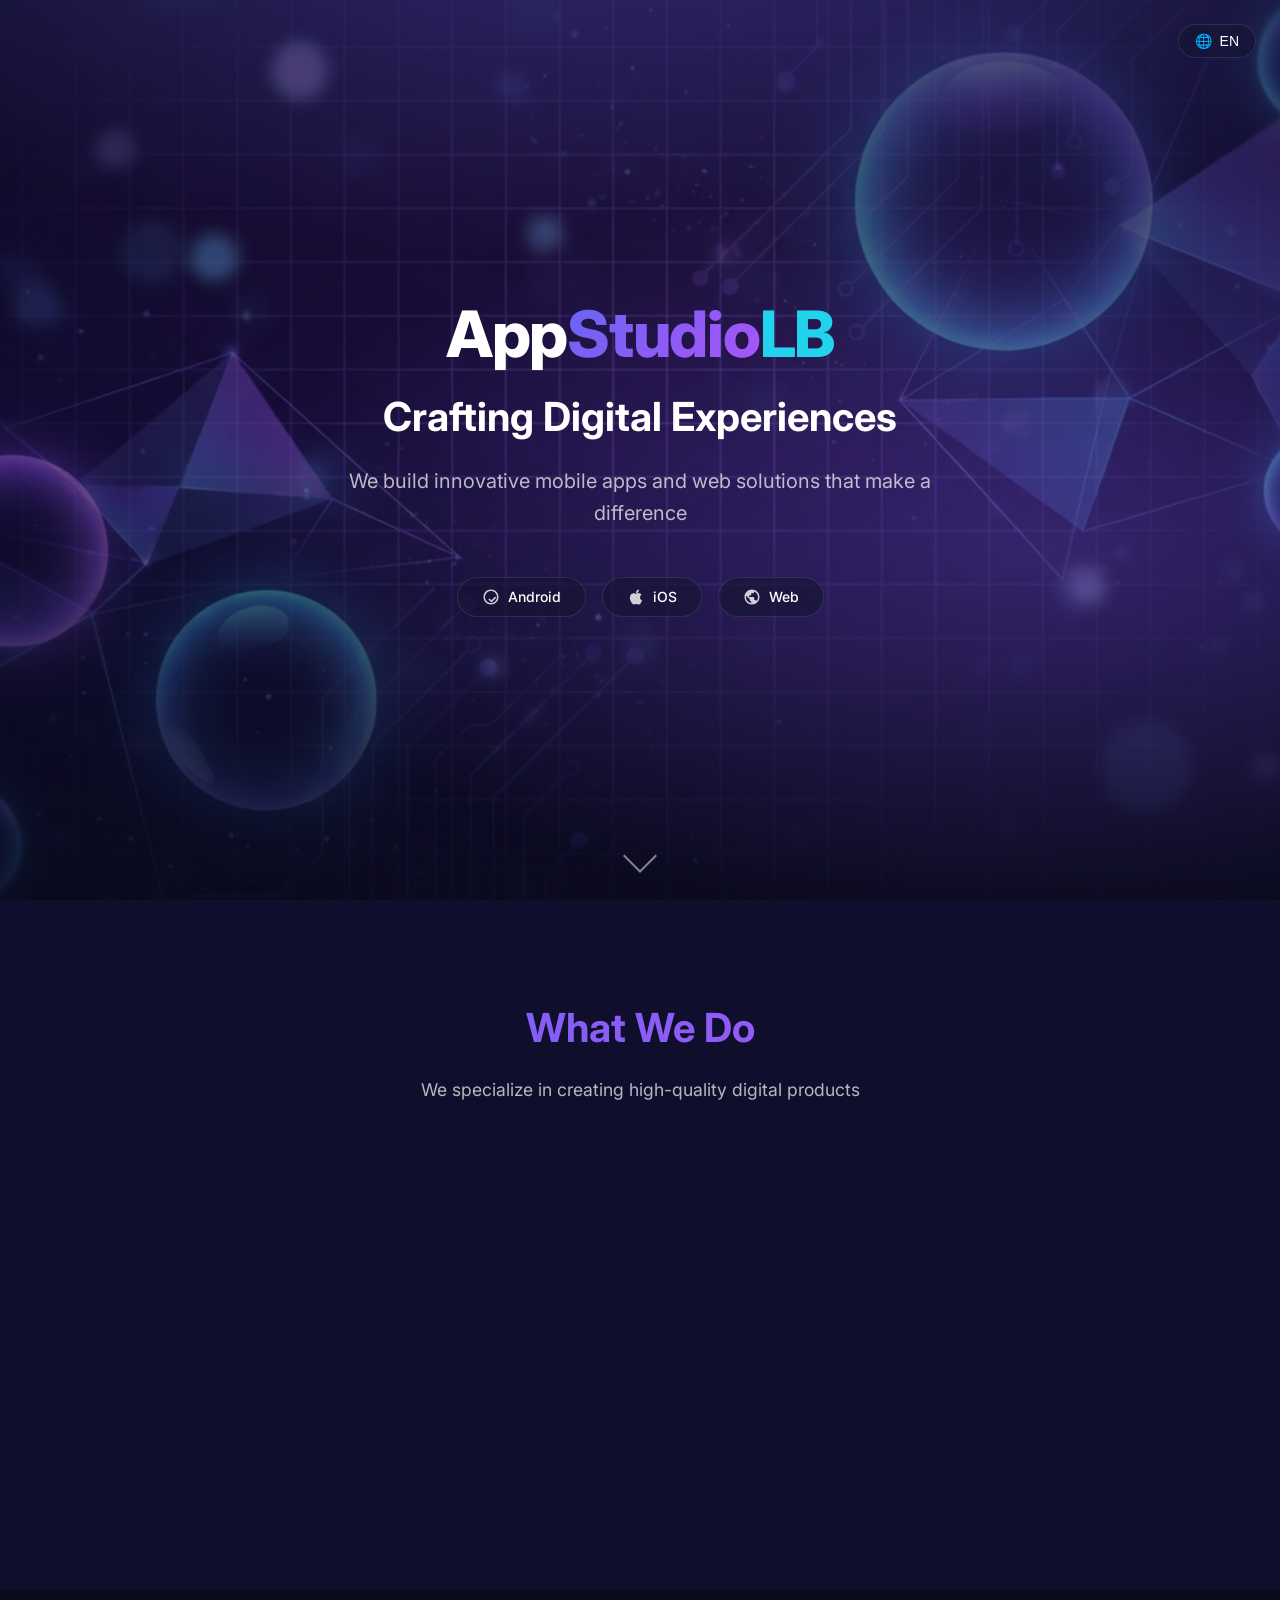
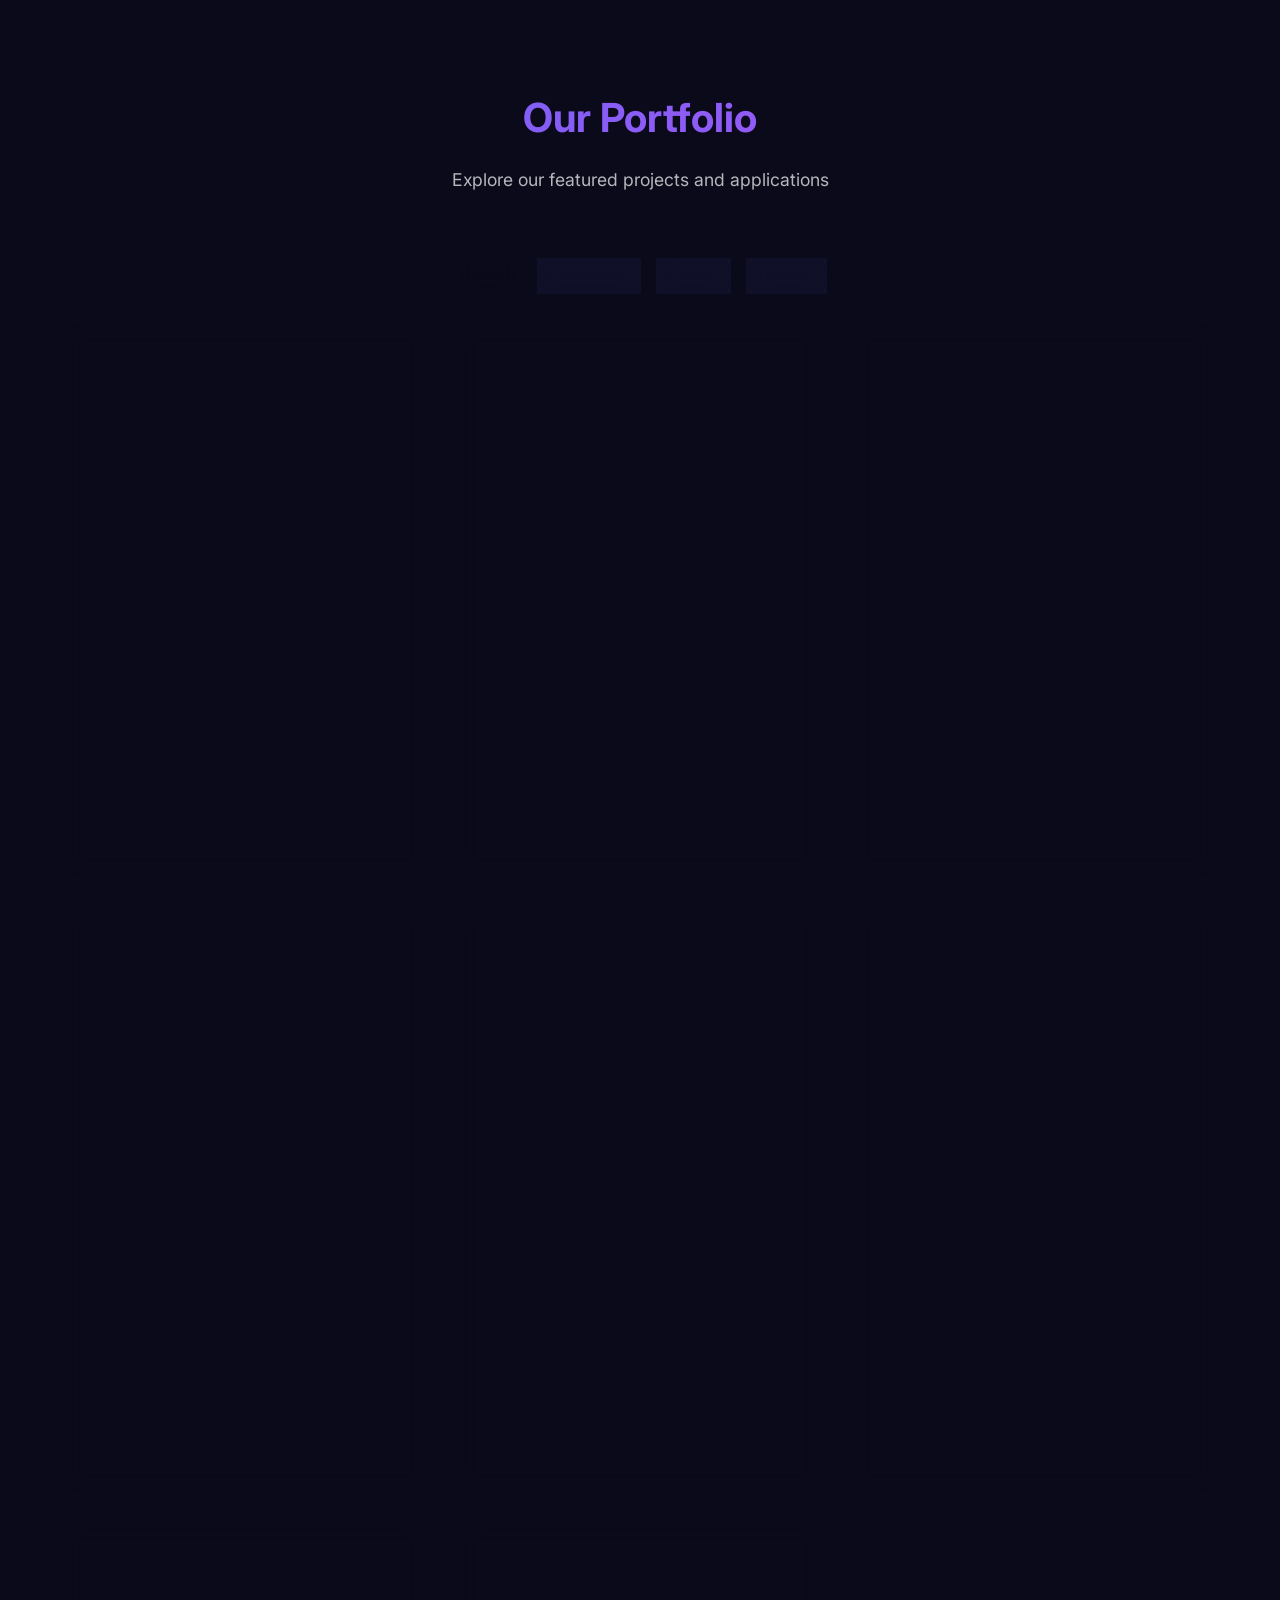
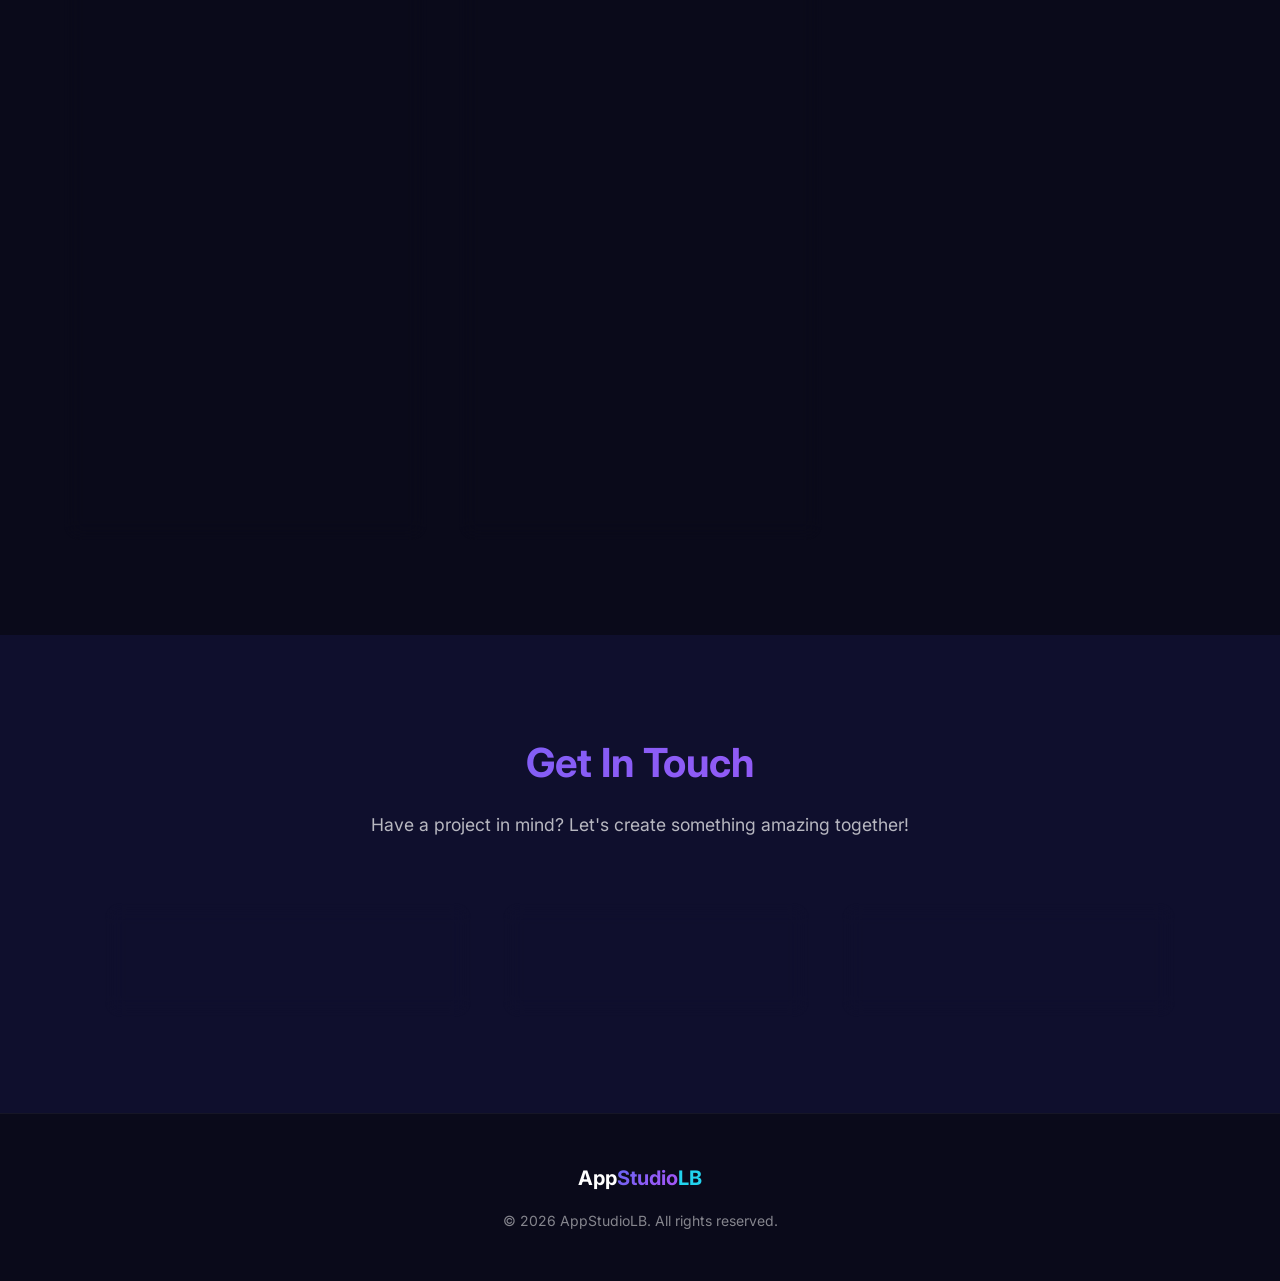
==== commit 12265517: "Add Wheelcha portfolio card with App Store assets" ====
--- a/index.html
+++ b/index.html
@@ -272,6 +272,49 @@
                     </div>
                 </article>
 
+                <!-- Wheelcha -->
+                <article class="portfolio-card" data-platforms="ios android">
+                    <div class="card-screenshot wheelcha-card-screenshot">
+                        <img src="images/wheelcha-screenshot.jpg" alt="Wheelcha App Store Screenshot">
+                    </div>
+                    <div class="card-content">
+                        <div class="card-header">
+                            <div class="app-icon wheelcha-icon">
+                                <img src="images/wheelcha-icon.jpg" alt="Wheelcha Logo">
+                            </div>
+                            <div class="platform-badges">
+                                <div class="platform-badge ios">
+                                    <svg viewBox="0 0 24 24" fill="currentColor" width="14" height="14">
+                                        <path
+                                            d="M18.71 19.5c-.83 1.24-1.71 2.45-3.05 2.47-1.34.03-1.77-.79-3.29-.79-1.53 0-2 .77-3.27.82-1.31.05-2.3-1.32-3.14-2.53C4.25 17 2.94 12.45 4.7 9.39c.87-1.52 2.43-2.48 4.12-2.51 1.28-.02 2.5.87 3.29.87.78 0 2.26-1.07 3.81-.91.65.03 2.47.26 3.64 1.98-.09.06-2.17 1.28-2.15 3.81.03 3.02 2.65 4.03 2.68 4.04-.03.07-.42 1.44-1.38 2.83M13 3.5c.73-.83 1.94-1.46 2.94-1.5.13 1.17-.34 2.35-1.04 3.19-.69.85-1.83 1.51-2.95 1.42-.15-1.15.41-2.35 1.05-3.11z" />
+                                    </svg>
+                                    iOS
+                                </div>
+                                <div class="platform-badge android">
+                                    <svg viewBox="0 0 24 24" fill="currentColor" width="14" height="14">
+                                        <path
+                                            d="M6 18c0 .55.45 1 1 1h1v3.5c0 .83.67 1.5 1.5 1.5s1.5-.67 1.5-1.5V19h2v3.5c0 .83.67 1.5 1.5 1.5s1.5-.67 1.5-1.5V19h1c.55 0 1-.45 1-1V8H6v10zM3.5 8C2.67 8 2 8.67 2 9.5v7c0 .83.67 1.5 1.5 1.5S5 17.33 5 16.5v-7C5 8.67 4.33 8 3.5 8zm17 0c-.83 0-1.5.67-1.5 1.5v7c0 .83.67 1.5 1.5 1.5s1.5-.67 1.5-1.5v-7c0-.83-.67-1.5-1.5-1.5zm-4.97-5.84l1.3-1.3c.2-.2.2-.51 0-.71-.2-.2-.51-.2-.71 0l-1.48 1.48C13.85 1.23 12.95 1 12 1c-.96 0-1.86.23-2.66.63L7.85.15c-.2-.2-.51-.2-.71 0-.2.2-.2.51 0 .71l1.31 1.31C6.97 3.26 6 5.01 6 7h12c0-1.99-.97-3.75-2.47-4.84zM10 5H9V4h1v1zm5 0h-1V4h1v1z" />
+                                    </svg>
+                                    Android
+                                </div>
+                            </div>
+                        </div>
+                        <h3 class="card-title" data-i18n="wheelchaTitle">Wheelcha</h3>
+                        <p class="card-desc" data-i18n="wheelchaDesc">A game project created in collaboration with Able
+                            Studio. Available now on iOS, with Android coming soon.</p>
+                        <div class="card-links">
+                            <a href="https://apps.apple.com/us/app/wheelcha/id6769419308" target="_blank"
+                                rel="noopener noreferrer" class="card-link">
+                                <span data-i18n="viewOnAppStore">View on App Store</span>
+                                <svg viewBox="0 0 24 24" fill="currentColor" width="16" height="16">
+                                    <path d="M10 6L8.59 7.41 13.17 12l-4.58 4.59L10 18l6-6z" />
+                                </svg>
+                            </a>
+                            <div class="coming-soon" data-i18n="androidComingSoon">Android Coming Soon</div>
+                        </div>
+                    </div>
+                </article>
+
                 <!-- AI Selector -->
                 <article class="portfolio-card" data-platforms="web">
                     <div class="card-screenshot">
--- a/index.css
+++ b/index.css
@@ -544,8 +544,19 @@
     font-size: 1.75rem;
 }
 
+.app-icon img {
+    width: 100%;
+    height: 100%;
+    object-fit: cover;
+    border-radius: inherit;
+}
+
 .voice-match-icon {
     background: linear-gradient(135deg, rgba(236, 72, 153, 0.2), rgba(236, 72, 153, 0.05));
+}
+
+.wheelcha-icon {
+    background: linear-gradient(135deg, rgba(14, 165, 233, 0.22), rgba(245, 158, 11, 0.08));
 }
 
 .dabo-icon {
@@ -572,6 +583,16 @@
     background:
         radial-gradient(circle at top right, rgba(250, 204, 21, 0.22), transparent 35%),
         linear-gradient(135deg, rgba(154, 52, 18, 0.9), rgba(30, 41, 59, 0.95));
+}
+
+.wheelcha-card-screenshot {
+    background: rgb(3, 7, 18);
+}
+
+.wheelcha-card-screenshot img {
+    box-sizing: border-box;
+    object-fit: contain;
+    padding: 10px;
 }
 
 .scrinova-icon {
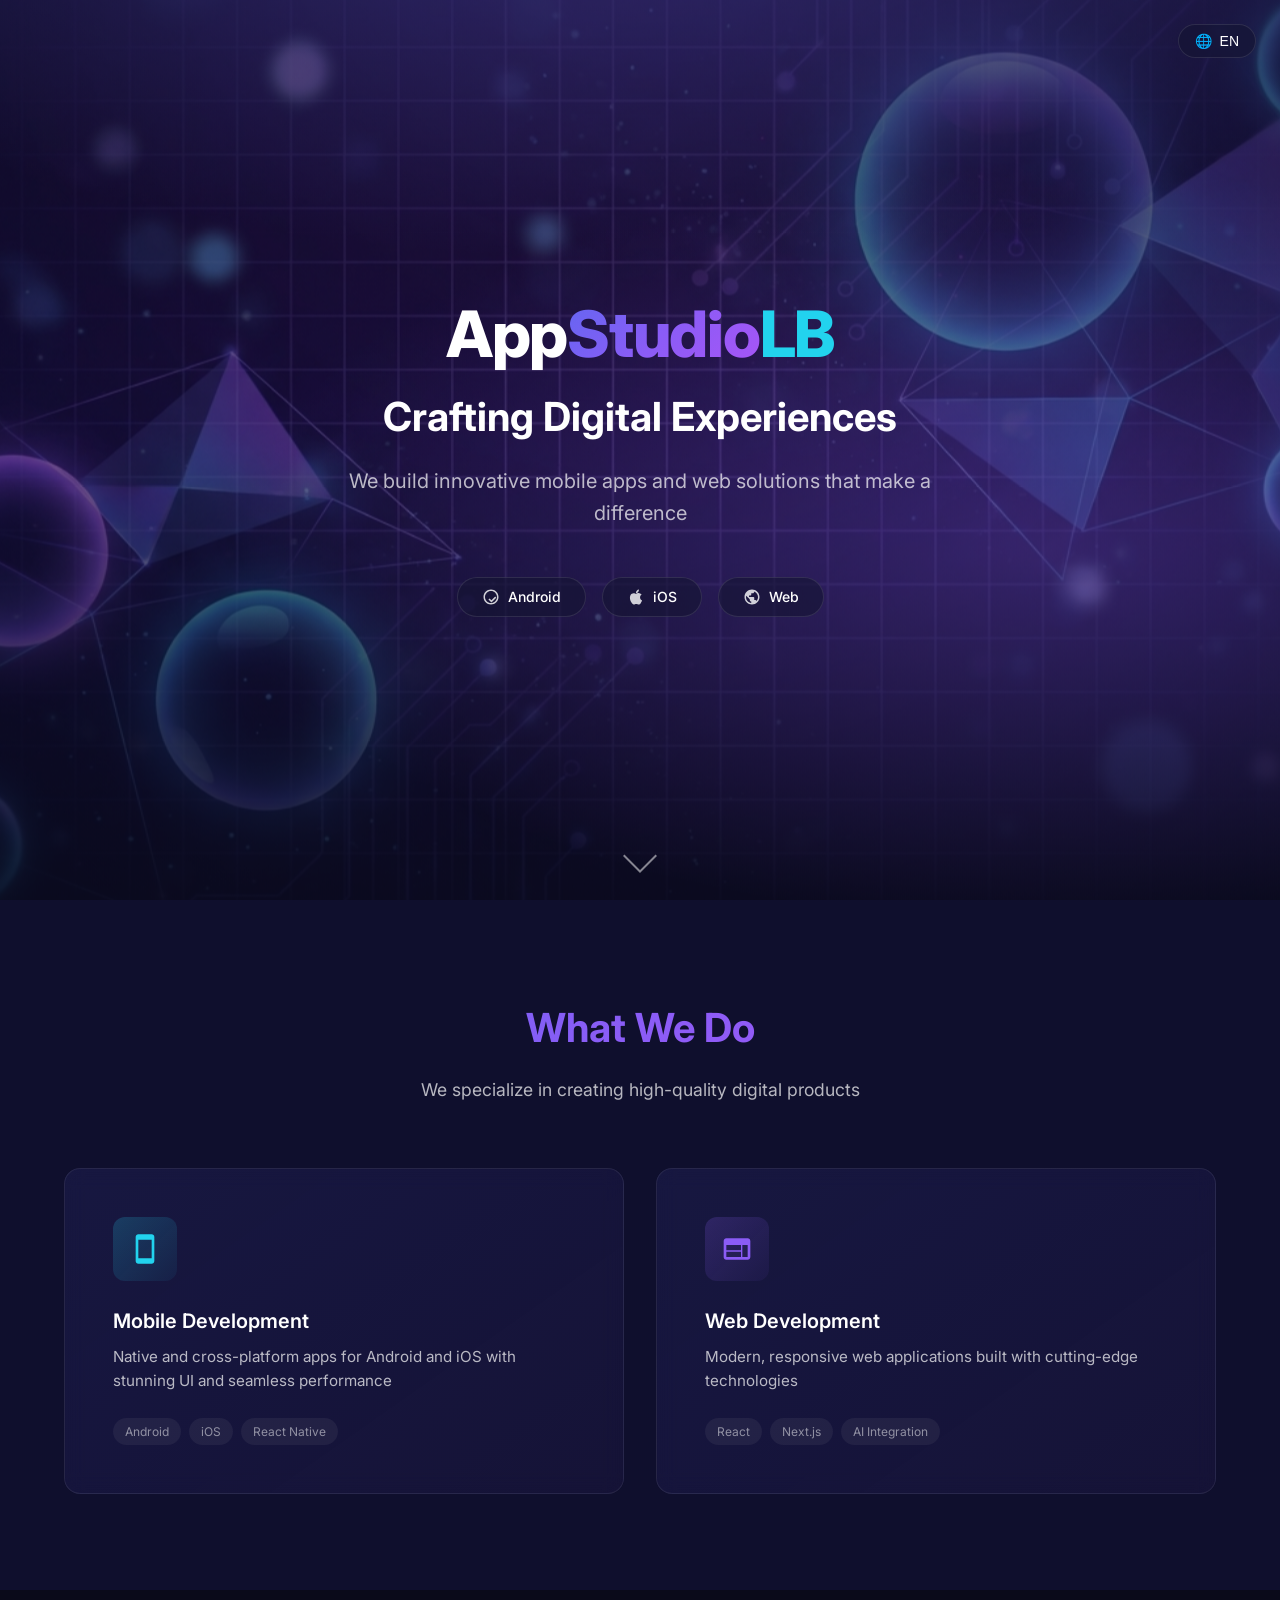
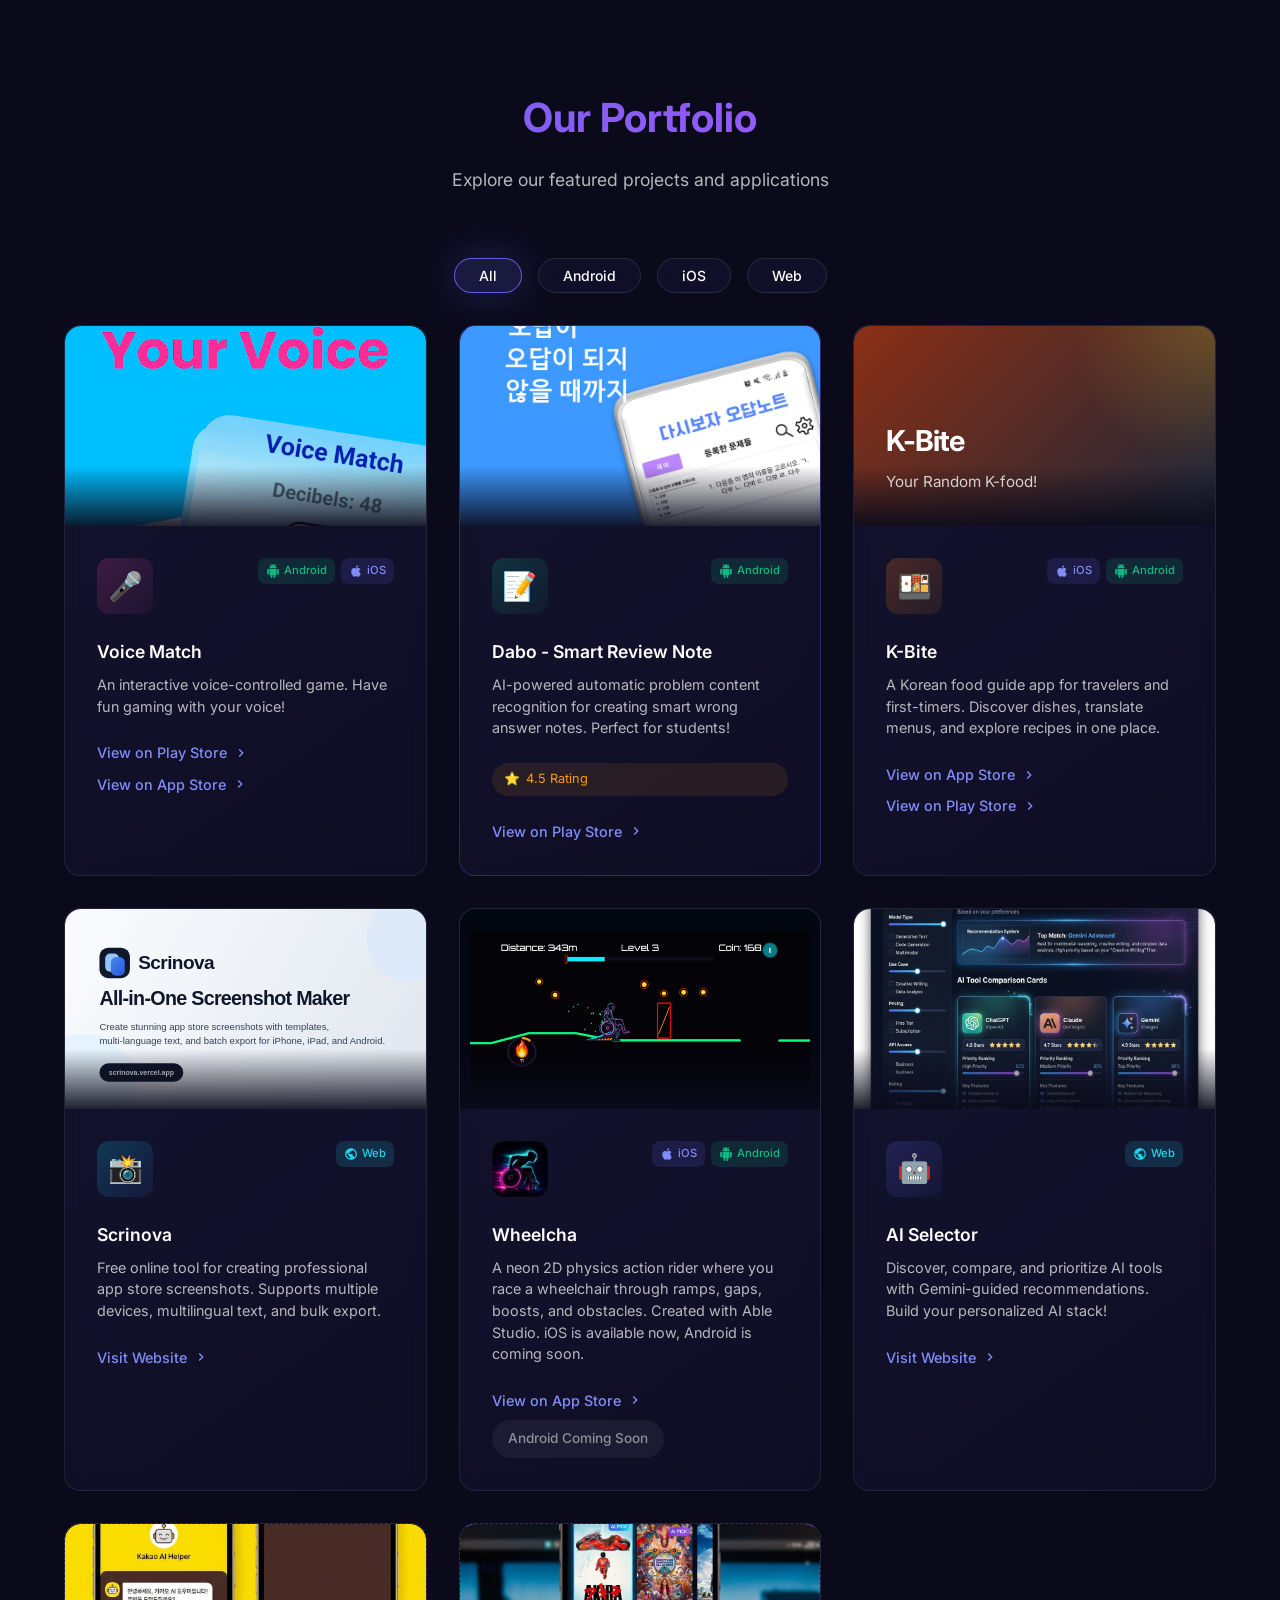
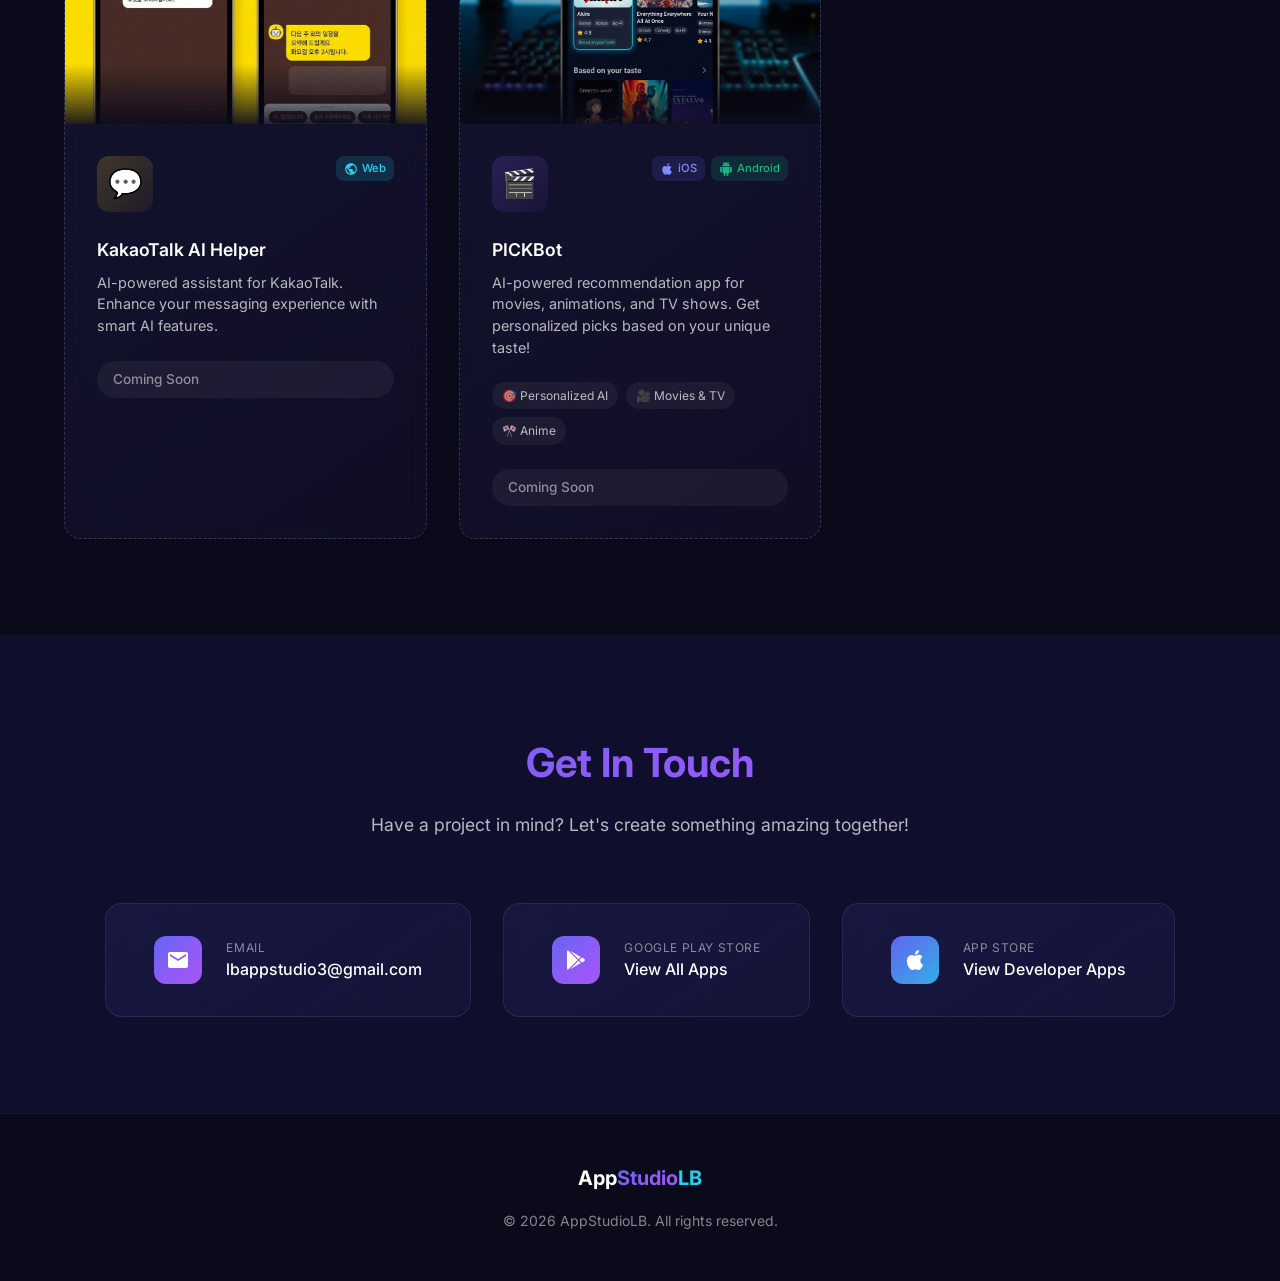
==== commit 6dad9904: "Add Android support for K-Bite" ====
--- a/index.html
+++ b/index.html
@@ -214,7 +214,7 @@
                 </article>
 
                 <!-- K-Bite -->
-                <article class="portfolio-card" data-platforms="ios">
+                <article class="portfolio-card" data-platforms="ios android">
                     <div class="card-screenshot card-screenshot-placeholder k-bite-screenshot">
                         <div class="app-preview-copy">
                             <strong>K-Bite</strong>
@@ -224,23 +224,41 @@
                     <div class="card-content">
                         <div class="card-header">
                             <div class="app-icon k-bite-icon">🍱</div>
-                            <div class="platform-badge ios">
-                                <svg viewBox="0 0 24 24" fill="currentColor" width="14" height="14">
-                                    <path
-                                        d="M18.71 19.5c-.83 1.24-1.71 2.45-3.05 2.47-1.34.03-1.77-.79-3.29-.79-1.53 0-2 .77-3.27.82-1.31.05-2.3-1.32-3.14-2.53C4.25 17 2.94 12.45 4.7 9.39c.87-1.52 2.43-2.48 4.12-2.51 1.28-.02 2.5.87 3.29.87.78 0 2.26-1.07 3.81-.91.65.03 2.47.26 3.64 1.98-.09.06-2.17 1.28-2.15 3.81.03 3.02 2.65 4.03 2.68 4.04-.03.07-.42 1.44-1.38 2.83M13 3.5c.73-.83 1.94-1.46 2.94-1.5.13 1.17-.34 2.35-1.04 3.19-.69.85-1.83 1.51-2.95 1.42-.15-1.15.41-2.35 1.05-3.11z" />
-                                </svg>
-                                iOS
+                            <div class="platform-badges">
+                                <div class="platform-badge ios">
+                                    <svg viewBox="0 0 24 24" fill="currentColor" width="14" height="14">
+                                        <path
+                                            d="M18.71 19.5c-.83 1.24-1.71 2.45-3.05 2.47-1.34.03-1.77-.79-3.29-.79-1.53 0-2 .77-3.27.82-1.31.05-2.3-1.32-3.14-2.53C4.25 17 2.94 12.45 4.7 9.39c.87-1.52 2.43-2.48 4.12-2.51 1.28-.02 2.5.87 3.29.87.78 0 2.26-1.07 3.81-.91.65.03 2.47.26 3.64 1.98-.09.06-2.17 1.28-2.15 3.81.03 3.02 2.65 4.03 2.68 4.04-.03.07-.42 1.44-1.38 2.83M13 3.5c.73-.83 1.94-1.46 2.94-1.5.13 1.17-.34 2.35-1.04 3.19-.69.85-1.83 1.51-2.95 1.42-.15-1.15.41-2.35 1.05-3.11z" />
+                                    </svg>
+                                    iOS
+                                </div>
+                                <div class="platform-badge android">
+                                    <svg viewBox="0 0 24 24" fill="currentColor" width="14" height="14">
+                                        <path
+                                            d="M6 18c0 .55.45 1 1 1h1v3.5c0 .83.67 1.5 1.5 1.5s1.5-.67 1.5-1.5V19h2v3.5c0 .83.67 1.5 1.5 1.5s1.5-.67 1.5-1.5V19h1c.55 0 1-.45 1-1V8H6v10zM3.5 8C2.67 8 2 8.67 2 9.5v7c0 .83.67 1.5 1.5 1.5S5 17.33 5 16.5v-7C5 8.67 4.33 8 3.5 8zm17 0c-.83 0-1.5.67-1.5 1.5v7c0 .83.67 1.5 1.5 1.5s1.5-.67 1.5-1.5v-7c0-.83-.67-1.5-1.5-1.5zm-4.97-5.84l1.3-1.3c.2-.2.2-.51 0-.71-.2-.2-.51-.2-.71 0l-1.48 1.48C13.85 1.23 12.95 1 12 1c-.96 0-1.86.23-2.66.63L7.85.15c-.2-.2-.51-.2-.71 0-.2.2-.2.51 0 .71l1.31 1.31C6.97 3.26 6 5.01 6 7h12c0-1.99-.97-3.75-2.47-4.84zM10 5H9V4h1v1zm5 0h-1V4h1v1z" />
+                                    </svg>
+                                    Android
+                                </div>
                             </div>
                         </div>
                         <h3 class="card-title" data-i18n="kBiteTitle">K-Bite</h3>
                         <p class="card-desc" data-i18n="kBiteDesc">A Korean food guide app for travelers and first-timers. Discover dishes, translate menus, and explore recipes in one place.</p>
-                        <a href="https://apps.apple.com/us/app/k-bite/id6758827488" target="_blank"
-                            rel="noopener noreferrer" class="card-link">
-                            <span data-i18n="viewOnAppStore">View on App Store</span>
-                            <svg viewBox="0 0 24 24" fill="currentColor" width="16" height="16">
-                                <path d="M10 6L8.59 7.41 13.17 12l-4.58 4.59L10 18l6-6z" />
-                            </svg>
-                        </a>
+                        <div class="card-links">
+                            <a href="https://apps.apple.com/us/app/k-bite/id6758827488" target="_blank"
+                                rel="noopener noreferrer" class="card-link">
+                                <span data-i18n="viewOnAppStore">View on App Store</span>
+                                <svg viewBox="0 0 24 24" fill="currentColor" width="16" height="16">
+                                    <path d="M10 6L8.59 7.41 13.17 12l-4.58 4.59L10 18l6-6z" />
+                                </svg>
+                            </a>
+                            <a href="https://play.google.com/store/apps/details?id=com.appstudiolb.kbite" target="_blank"
+                                rel="noopener noreferrer" class="card-link">
+                                <span data-i18n="viewOnPlayStore">View on Play Store</span>
+                                <svg viewBox="0 0 24 24" fill="currentColor" width="16" height="16">
+                                    <path d="M10 6L8.59 7.41 13.17 12l-4.58 4.59L10 18l6-6z" />
+                                </svg>
+                            </a>
+                        </div>
                     </div>
                 </article>
 
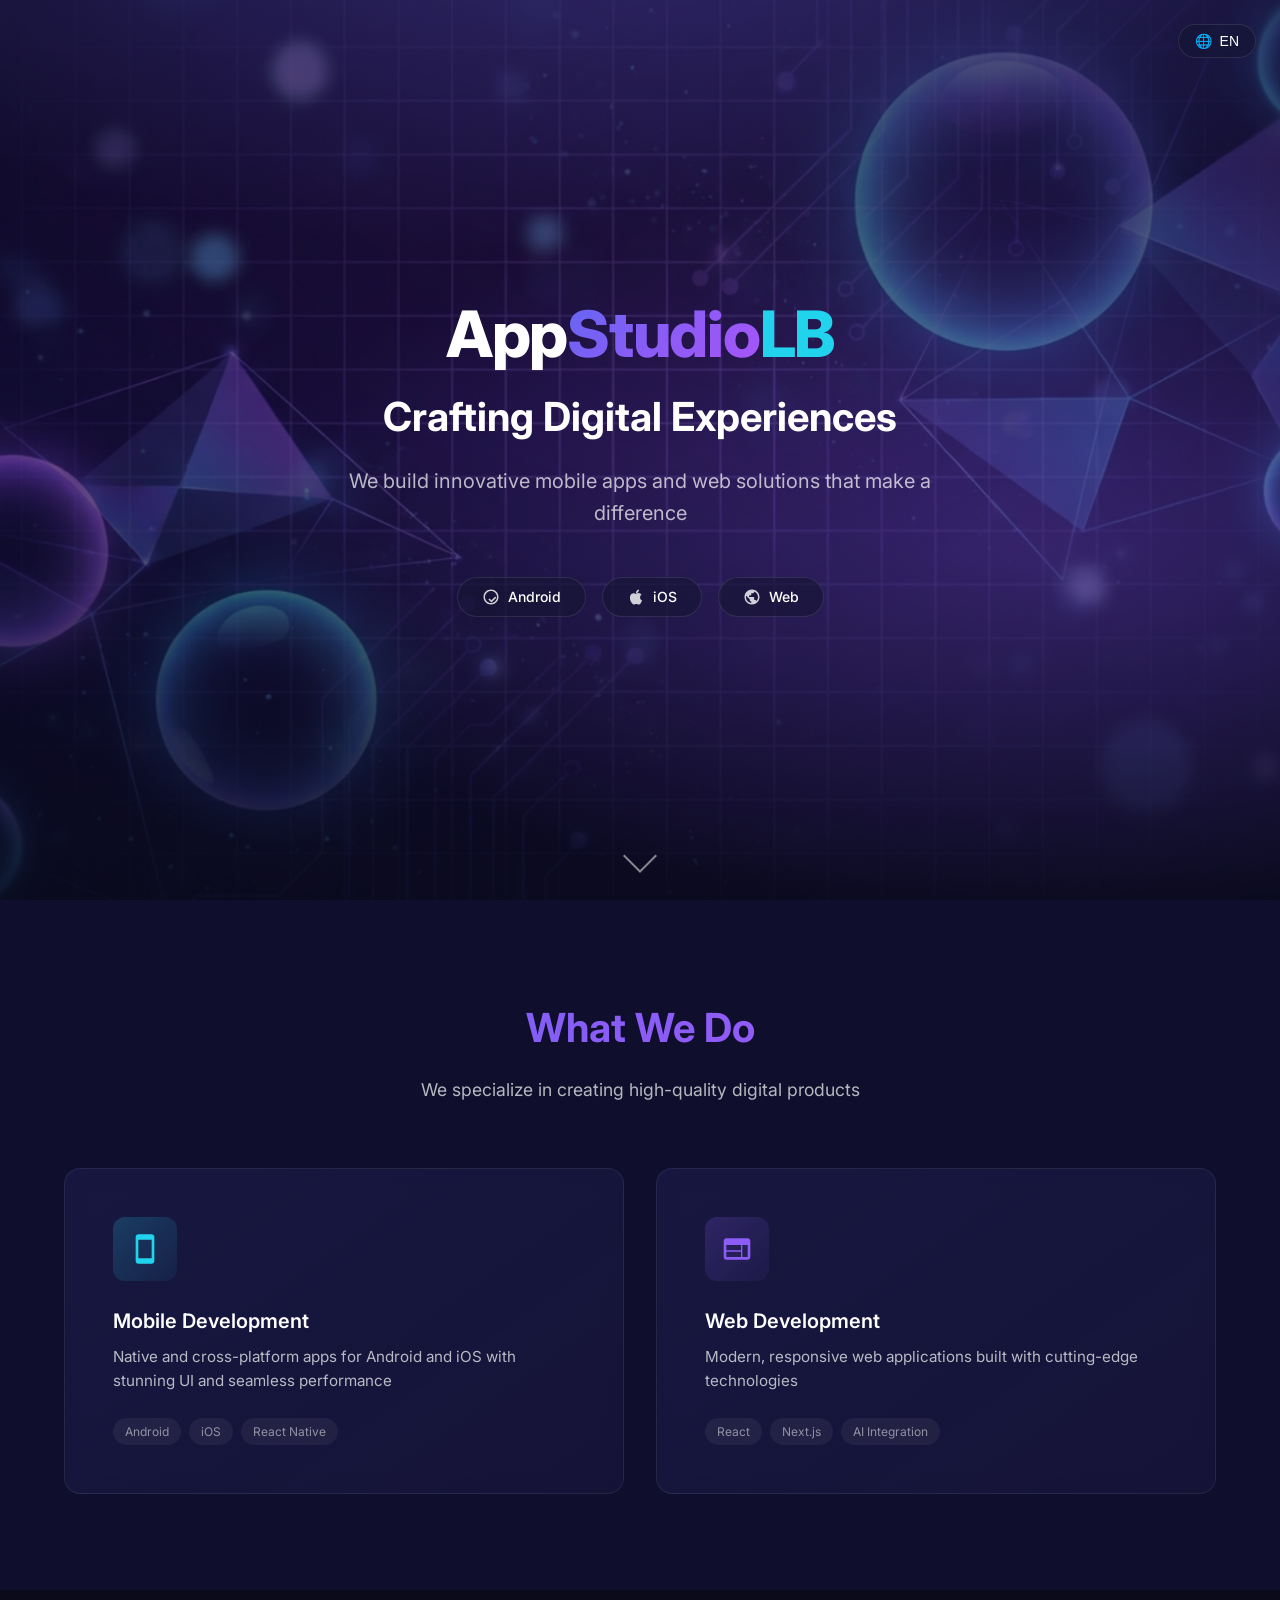
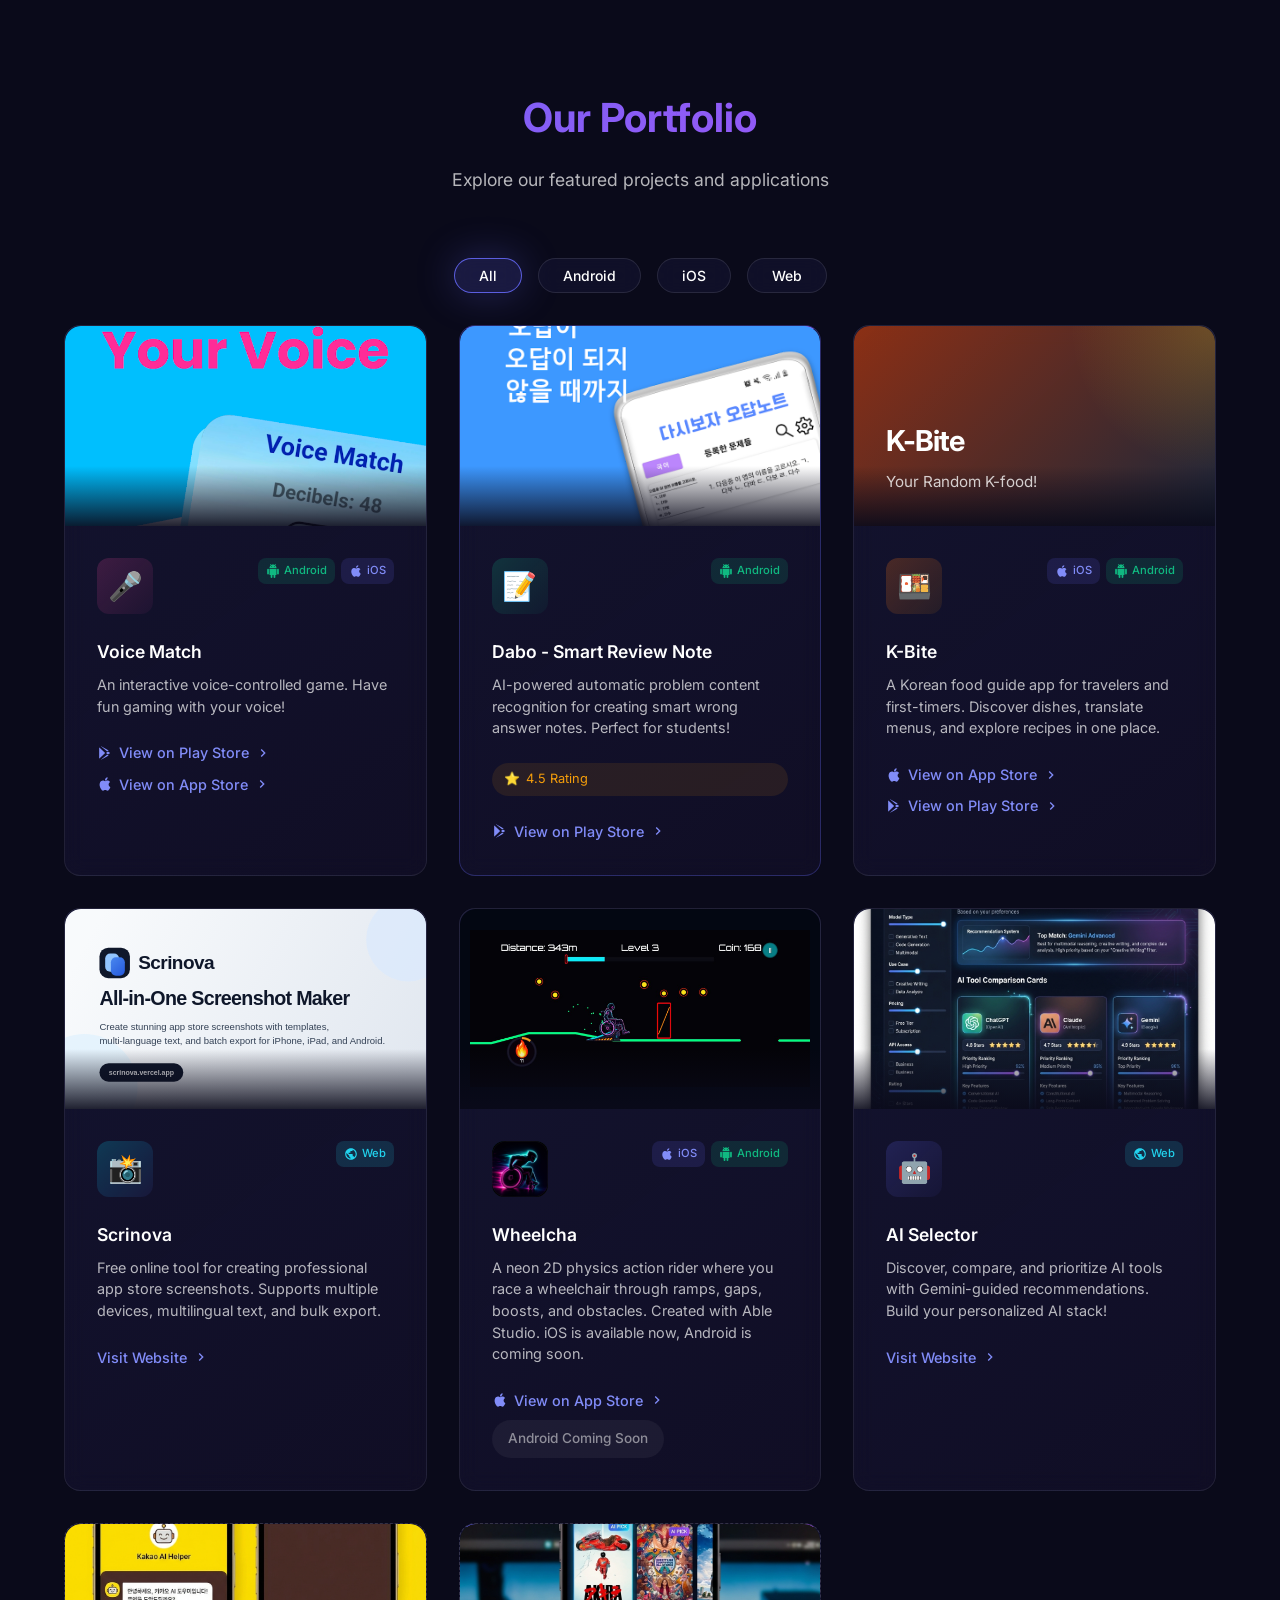
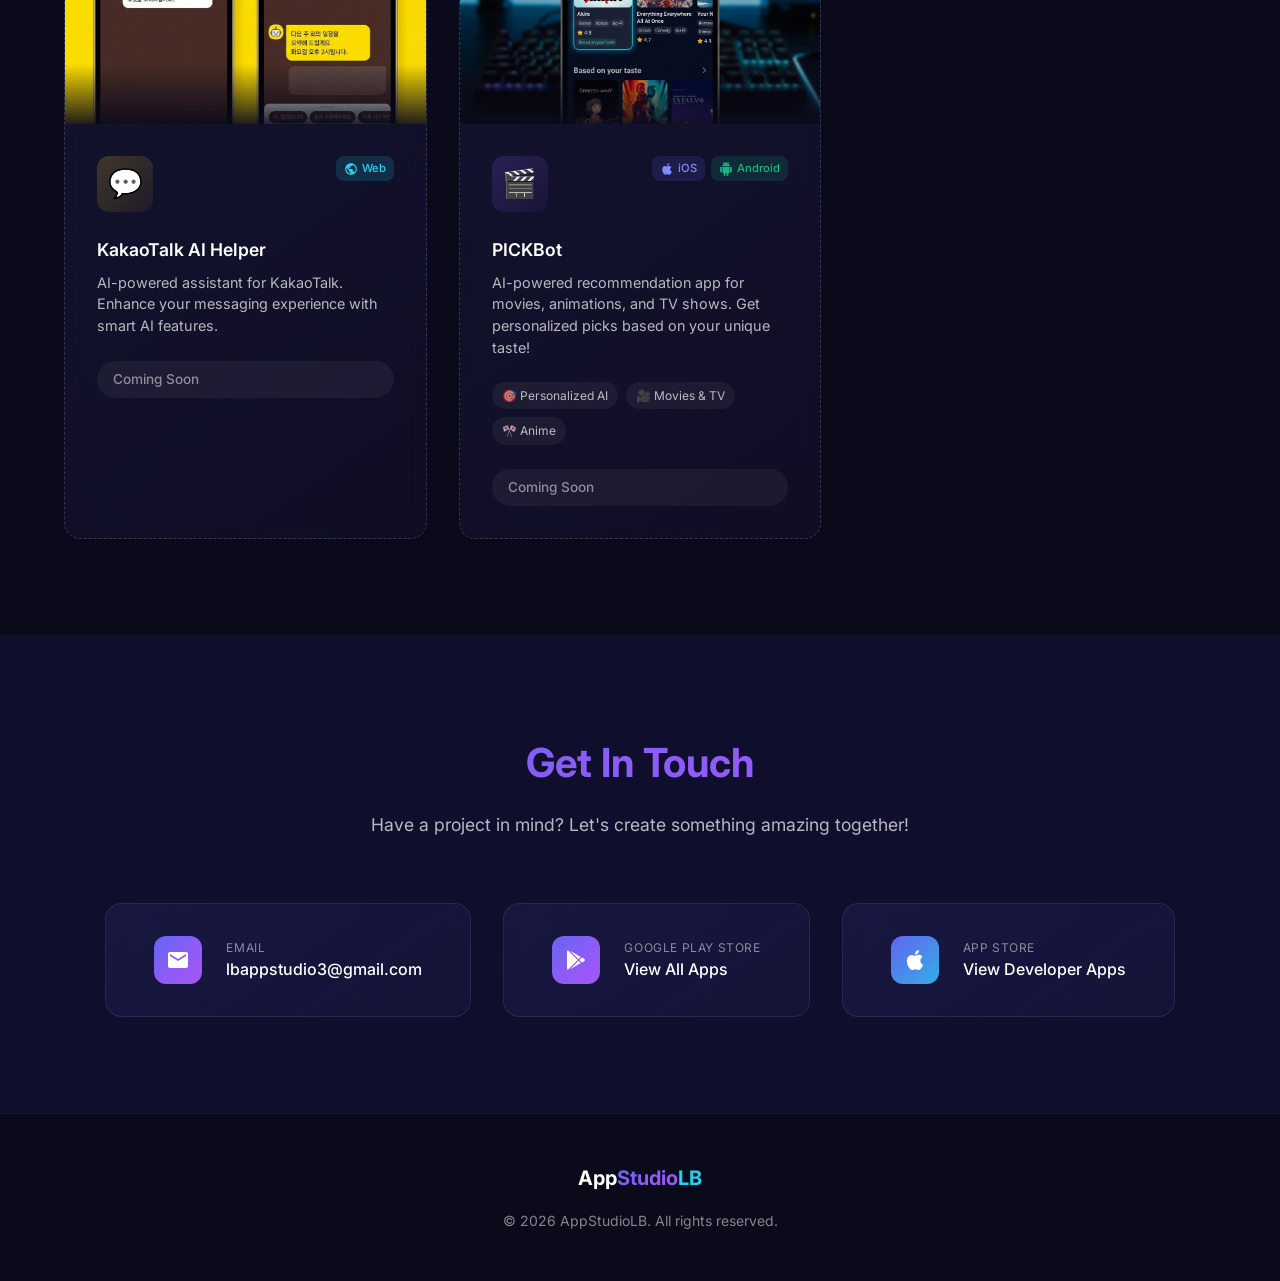
==== commit 62b1bd05: "Add store icons to app links" ====
--- a/index.html
+++ b/index.html
@@ -163,14 +163,14 @@
                             gaming with your voice!</p>
                         <div class="card-links">
                             <a href="https://play.google.com/store/apps/details?id=com.LBStudio.Voice_Match" target="_blank"
-                                rel="noopener noreferrer" class="card-link">
+                                rel="noopener noreferrer" class="card-link play-store-link">
                                 <span data-i18n="viewOnPlayStore">View on Play Store</span>
                                 <svg viewBox="0 0 24 24" fill="currentColor" width="16" height="16">
                                     <path d="M10 6L8.59 7.41 13.17 12l-4.58 4.59L10 18l6-6z" />
                                 </svg>
                             </a>
                             <a href="https://apps.apple.com/us/app/voice-match-play-with-voice/id6760123514" target="_blank"
-                                rel="noopener noreferrer" class="card-link">
+                                rel="noopener noreferrer" class="card-link app-store-link">
                                 <span data-i18n="viewOnAppStore">View on App Store</span>
                                 <svg viewBox="0 0 24 24" fill="currentColor" width="16" height="16">
                                     <path d="M10 6L8.59 7.41 13.17 12l-4.58 4.59L10 18l6-6z" />
@@ -204,7 +204,7 @@
                             <span data-i18n="daboRating">4.5 Rating</span>
                         </div>
                         <a href="https://play.google.com/store/apps/details?id=com.appstudiolb.smartreviewnote"
-                            target="_blank" rel="noopener noreferrer" class="card-link">
+                            target="_blank" rel="noopener noreferrer" class="card-link play-store-link">
                             <span data-i18n="viewOnPlayStore">View on Play Store</span>
                             <svg viewBox="0 0 24 24" fill="currentColor" width="16" height="16">
                                 <path d="M10 6L8.59 7.41 13.17 12l-4.58 4.59L10 18l6-6z" />
@@ -245,14 +245,14 @@
                         <p class="card-desc" data-i18n="kBiteDesc">A Korean food guide app for travelers and first-timers. Discover dishes, translate menus, and explore recipes in one place.</p>
                         <div class="card-links">
                             <a href="https://apps.apple.com/us/app/k-bite/id6758827488" target="_blank"
-                                rel="noopener noreferrer" class="card-link">
+                                rel="noopener noreferrer" class="card-link app-store-link">
                                 <span data-i18n="viewOnAppStore">View on App Store</span>
                                 <svg viewBox="0 0 24 24" fill="currentColor" width="16" height="16">
                                     <path d="M10 6L8.59 7.41 13.17 12l-4.58 4.59L10 18l6-6z" />
                                 </svg>
                             </a>
                             <a href="https://play.google.com/store/apps/details?id=com.appstudiolb.kbite" target="_blank"
-                                rel="noopener noreferrer" class="card-link">
+                                rel="noopener noreferrer" class="card-link play-store-link">
                                 <span data-i18n="viewOnPlayStore">View on Play Store</span>
                                 <svg viewBox="0 0 24 24" fill="currentColor" width="16" height="16">
                                     <path d="M10 6L8.59 7.41 13.17 12l-4.58 4.59L10 18l6-6z" />
@@ -322,7 +322,7 @@
                             Studio. Available now on iOS, with Android coming soon.</p>
                         <div class="card-links">
                             <a href="https://apps.apple.com/us/app/wheelcha/id6769419308" target="_blank"
-                                rel="noopener noreferrer" class="card-link">
+                                rel="noopener noreferrer" class="card-link app-store-link">
                                 <span data-i18n="viewOnAppStore">View on App Store</span>
                                 <svg viewBox="0 0 24 24" fill="currentColor" width="16" height="16">
                                     <path d="M10 6L8.59 7.41 13.17 12l-4.58 4.59L10 18l6-6z" />
--- a/index.css
+++ b/index.css
@@ -696,6 +696,36 @@
     gap: 10px;
 }
 
+.play-store-link::before,
+.app-store-link::before {
+    width: 16px;
+    height: 16px;
+    flex: 0 0 16px;
+    background: currentColor;
+}
+
+.play-store-link::before,
+.app-store-link::before {
+    content: '';
+    display: inline-block;
+    -webkit-mask-repeat: no-repeat;
+    mask-repeat: no-repeat;
+    -webkit-mask-position: center;
+    mask-position: center;
+    -webkit-mask-size: contain;
+    mask-size: contain;
+}
+
+.play-store-link::before {
+    -webkit-mask-image: url("data:image/svg+xml,%3Csvg viewBox='0 0 24 24' xmlns='http://www.w3.org/2000/svg'%3E%3Cpath d='M3.61 20.39c-.24-.25-.37-.61-.37-1.07V4.68c0-.46.13-.82.37-1.07L12.25 12 3.61 20.39Zm11.36-5.69L5.76 22.02c.34.08.72.02 1.11-.2l10.75-6.15-2.65-.97Zm3.85-1.8c.73-.42.73-1.38 0-1.8l-2.54-1.45L13.55 12l2.73 2.35 2.54-1.45ZM5.76 1.98l9.21 7.32 2.65-.97L6.87 2.18c-.39-.22-.77-.28-1.11-.2Z'/%3E%3C/svg%3E");
+    mask-image: url("data:image/svg+xml,%3Csvg viewBox='0 0 24 24' xmlns='http://www.w3.org/2000/svg'%3E%3Cpath d='M3.61 20.39c-.24-.25-.37-.61-.37-1.07V4.68c0-.46.13-.82.37-1.07L12.25 12 3.61 20.39Zm11.36-5.69L5.76 22.02c.34.08.72.02 1.11-.2l10.75-6.15-2.65-.97Zm3.85-1.8c.73-.42.73-1.38 0-1.8l-2.54-1.45L13.55 12l2.73 2.35 2.54-1.45ZM5.76 1.98l9.21 7.32 2.65-.97L6.87 2.18c-.39-.22-.77-.28-1.11-.2Z'/%3E%3C/svg%3E");
+}
+
+.app-store-link::before {
+    -webkit-mask-image: url("data:image/svg+xml,%3Csvg viewBox='0 0 24 24' xmlns='http://www.w3.org/2000/svg'%3E%3Cpath d='M18.71 19.5c-.83 1.24-1.71 2.45-3.05 2.47-1.34.03-1.77-.79-3.29-.79-1.53 0-2 .77-3.27.82-1.31.05-2.3-1.32-3.14-2.53C4.25 17 2.94 12.45 4.7 9.39c.87-1.52 2.43-2.48 4.12-2.51 1.28-.02 2.5.87 3.29.87.78 0 2.26-1.07 3.81-.91.65.03 2.47.26 3.64 1.98-.09.06-2.17 1.28-2.15 3.81.03 3.02 2.65 4.03 2.68 4.04-.03.07-.42 1.44-1.38 2.83ZM13 3.5c.73-.83 1.94-1.46 2.94-1.5.13 1.17-.34 2.35-1.04 3.19-.69.85-1.83 1.51-2.95 1.42-.15-1.15.41-2.35 1.05-3.11Z'/%3E%3C/svg%3E");
+    mask-image: url("data:image/svg+xml,%3Csvg viewBox='0 0 24 24' xmlns='http://www.w3.org/2000/svg'%3E%3Cpath d='M18.71 19.5c-.83 1.24-1.71 2.45-3.05 2.47-1.34.03-1.77-.79-3.29-.79-1.53 0-2 .77-3.27.82-1.31.05-2.3-1.32-3.14-2.53C4.25 17 2.94 12.45 4.7 9.39c.87-1.52 2.43-2.48 4.12-2.51 1.28-.02 2.5.87 3.29.87.78 0 2.26-1.07 3.81-.91.65.03 2.47.26 3.64 1.98-.09.06-2.17 1.28-2.15 3.81.03 3.02 2.65 4.03 2.68 4.04-.03.07-.42 1.44-1.38 2.83ZM13 3.5c.73-.83 1.94-1.46 2.94-1.5.13 1.17-.34 2.35-1.04 3.19-.69.85-1.83 1.51-2.95 1.42-.15-1.15.41-2.35 1.05-3.11Z'/%3E%3C/svg%3E");
+}
+
 .card-links {
     display: flex;
     flex-direction: column;
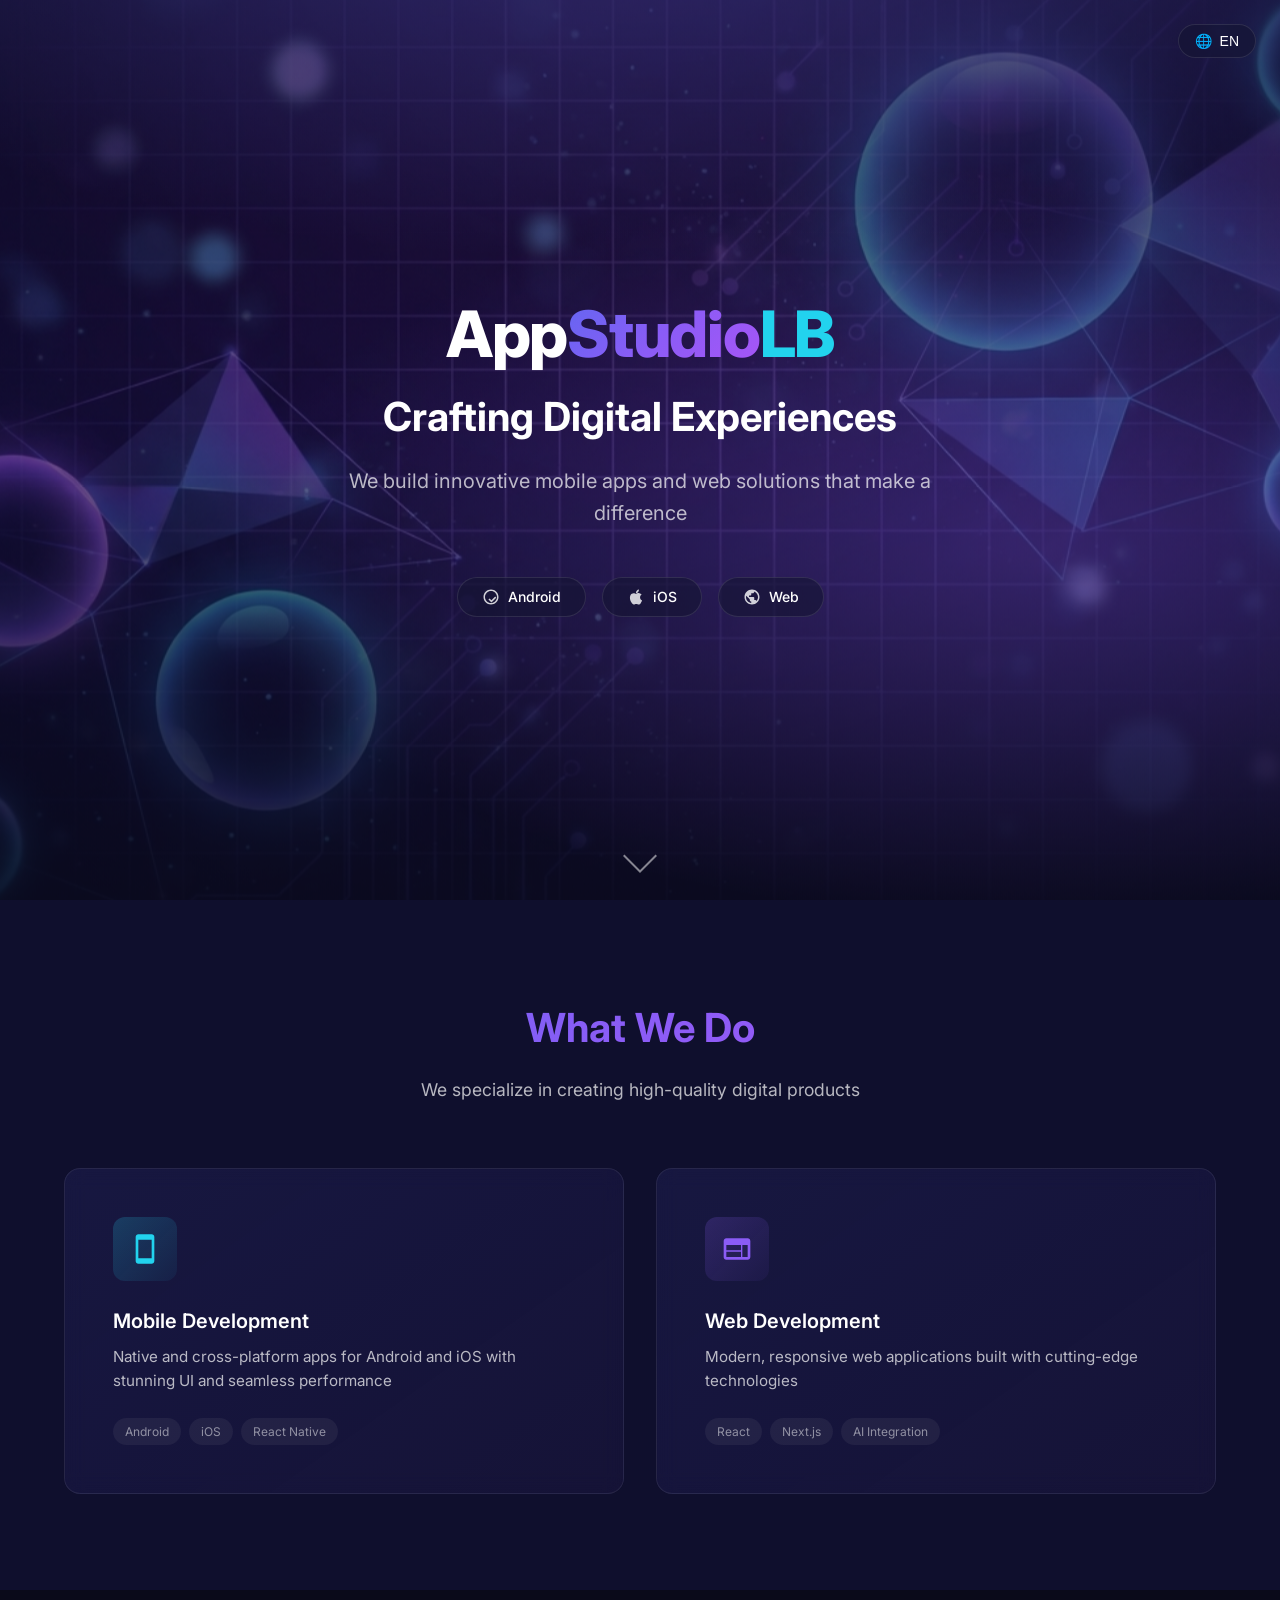
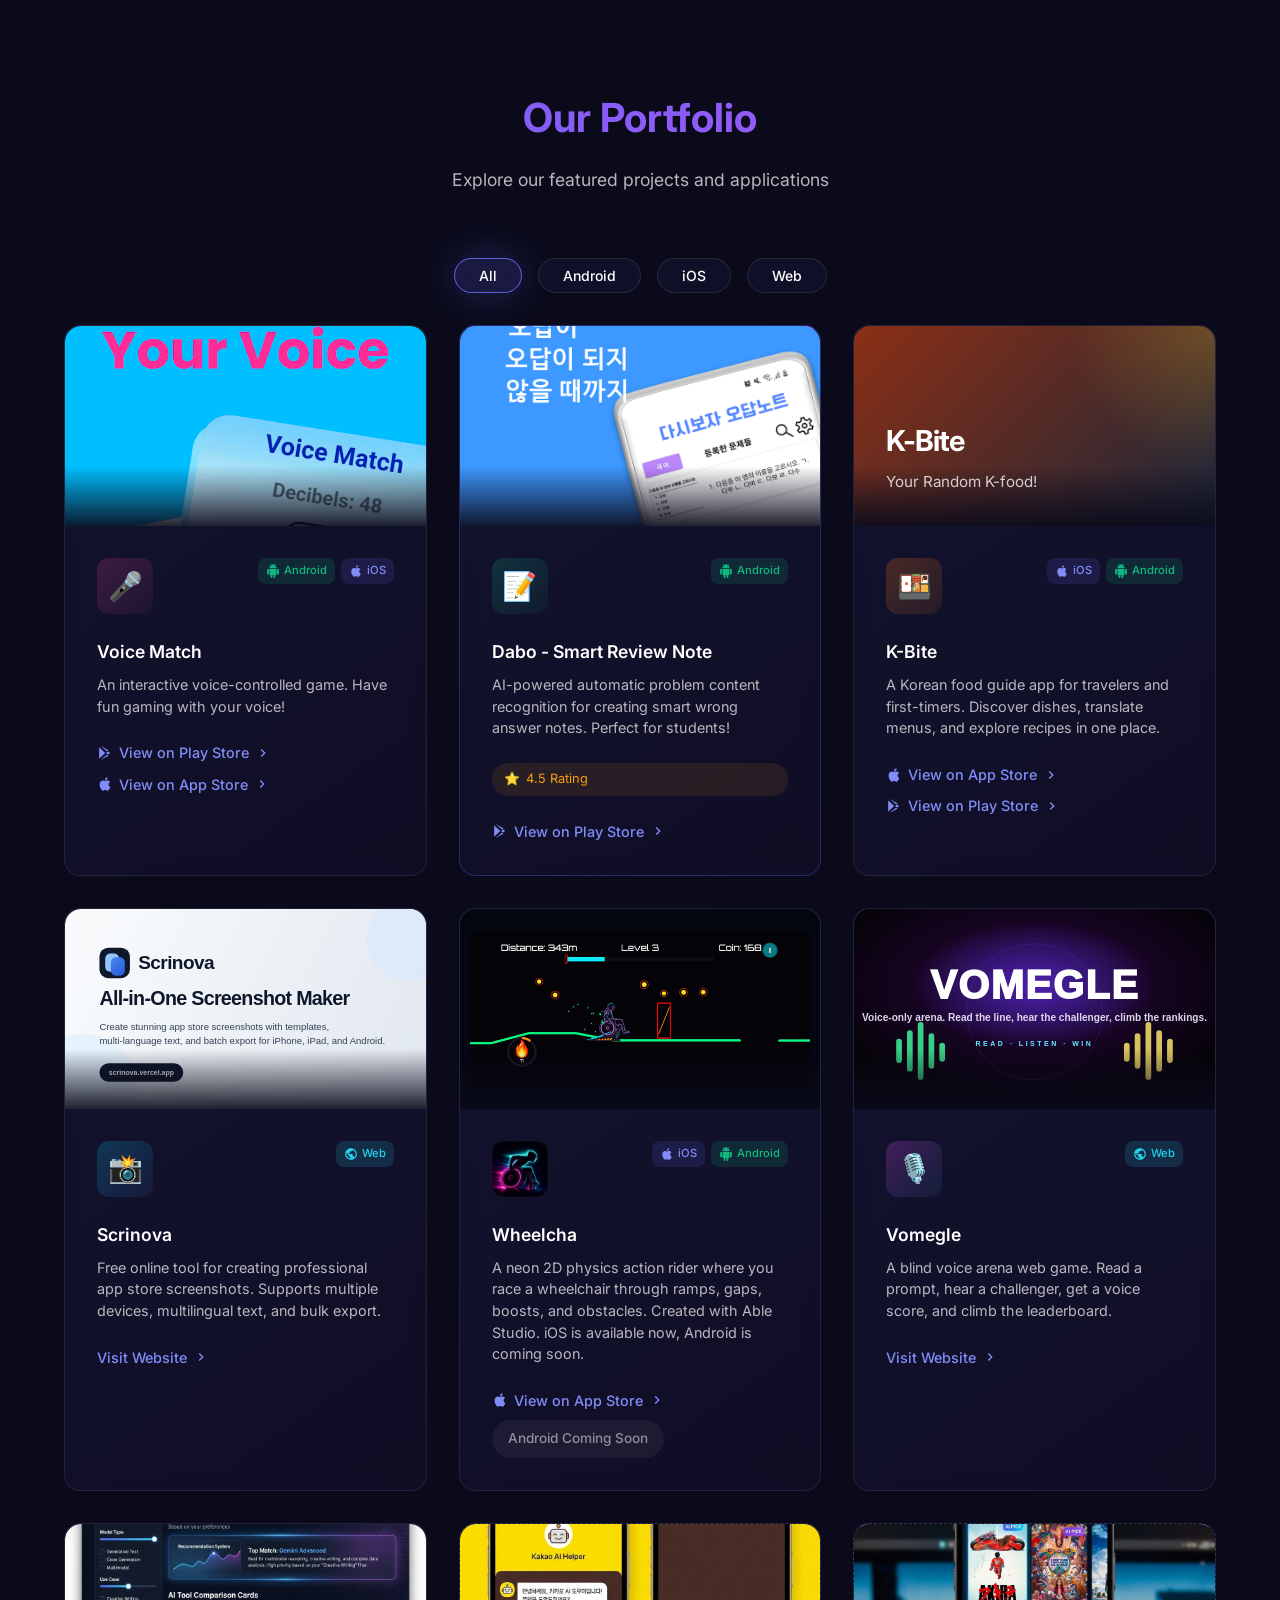
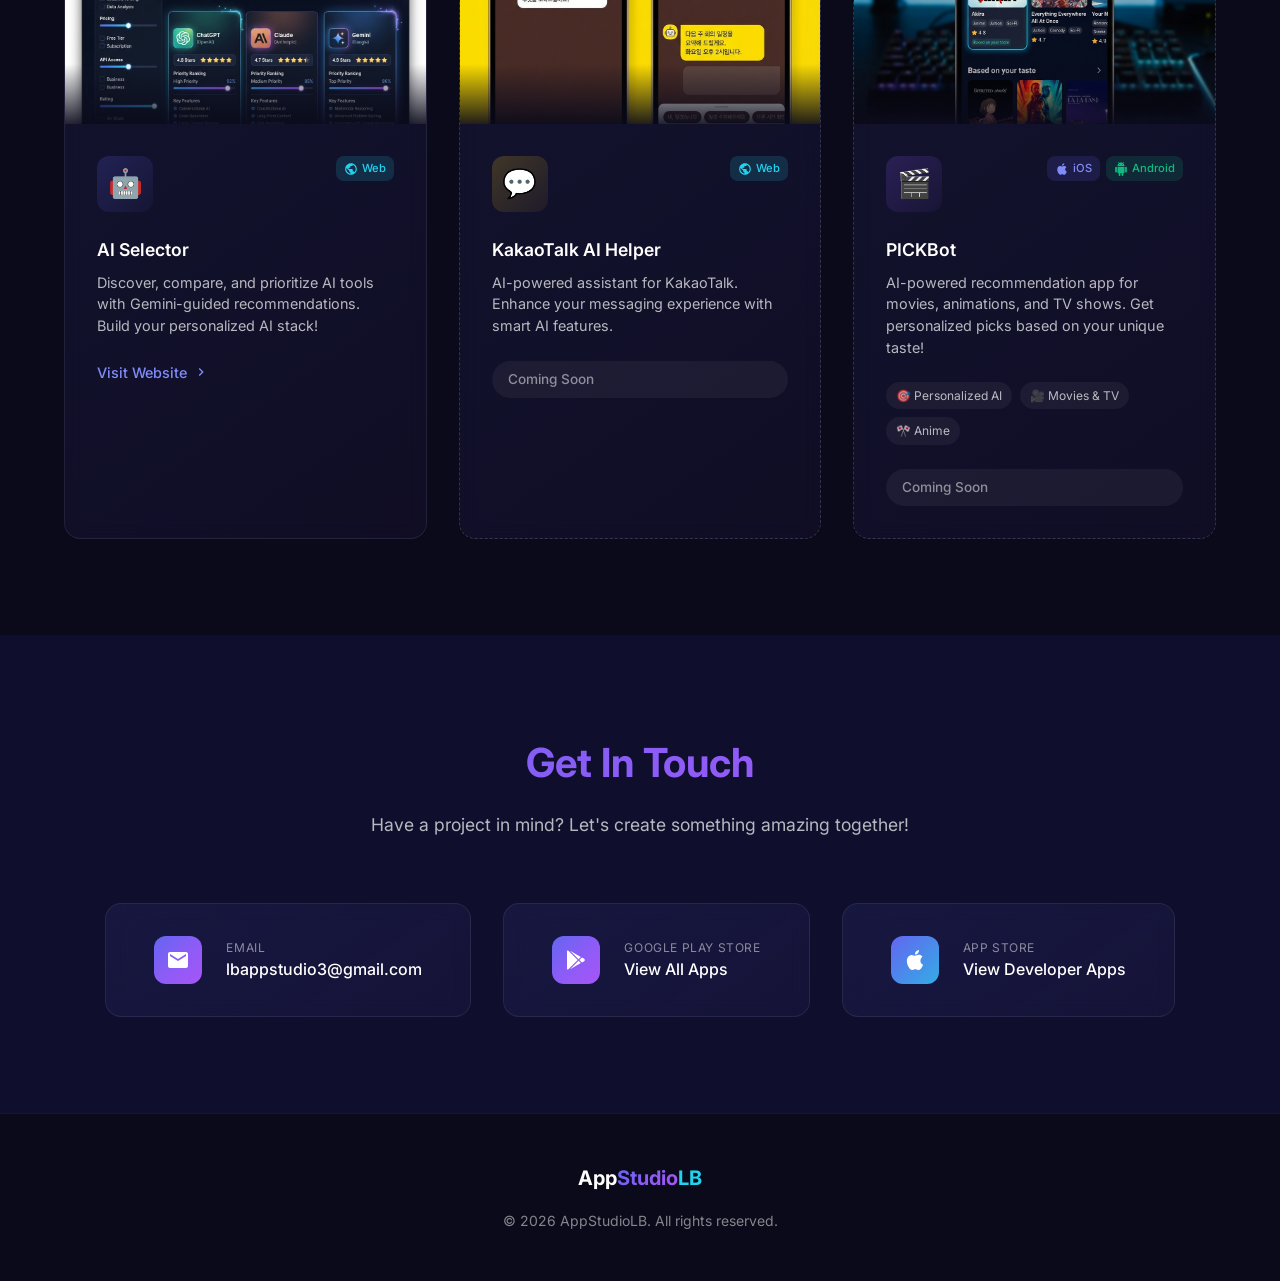
==== commit 7a5cd6bb: "Add Vomegle web game to portfolio" ====
--- a/index.html
+++ b/index.html
@@ -333,6 +333,34 @@
                     </div>
                 </article>
 
+                <!-- Vomegle -->
+                <article class="portfolio-card" data-platforms="web">
+                    <div class="card-screenshot">
+                        <img src="images/vomegle.svg" alt="Vomegle Screenshot">
+                    </div>
+                    <div class="card-content">
+                        <div class="card-header">
+                            <div class="app-icon vomegle-icon">🎙️</div>
+                            <div class="platform-badge web">
+                                <svg viewBox="0 0 24 24" fill="currentColor" width="14" height="14">
+                                    <path
+                                        d="M12 2C6.48 2 2 6.48 2 12s4.48 10 10 10 10-4.48 10-10S17.52 2 12 2zm-1 17.93c-3.95-.49-7-3.85-7-7.93 0-.62.08-1.21.21-1.79L9 15v1c0 1.1.9 2 2 2v1.93zm6.9-2.54c-.26-.81-1-1.39-1.9-1.39h-1v-3c0-.55-.45-1-1-1H8v-2h2c.55 0 1-.45 1-1V7h2c1.1 0 2-.9 2-2v-.41c2.93 1.19 5 4.06 5 7.41 0 2.08-.8 3.97-2.1 5.39z" />
+                                </svg>
+                                Web
+                            </div>
+                        </div>
+                        <h3 class="card-title" data-i18n="vomegleTitle">Vomegle</h3>
+                        <p class="card-desc" data-i18n="vomegleDesc">A blind voice arena web game. Read a prompt, hear a
+                            challenger, get a voice score, and climb the leaderboard.</p>
+                        <a href="https://www.vomegle.app/" target="_blank" rel="noopener noreferrer" class="card-link">
+                            <span data-i18n="visitWebsite">Visit Website</span>
+                            <svg viewBox="0 0 24 24" fill="currentColor" width="16" height="16">
+                                <path d="M10 6L8.59 7.41 13.17 12l-4.58 4.59L10 18l6-6z" />
+                            </svg>
+                        </a>
+                    </div>
+                </article>
+
                 <!-- AI Selector -->
                 <article class="portfolio-card" data-platforms="web">
                     <div class="card-screenshot">
--- a/index.css
+++ b/index.css
@@ -559,6 +559,10 @@
     background: linear-gradient(135deg, rgba(14, 165, 233, 0.22), rgba(245, 158, 11, 0.08));
 }
 
+.vomegle-icon {
+    background: linear-gradient(135deg, rgba(217, 70, 239, 0.24), rgba(6, 182, 212, 0.08));
+}
+
 .dabo-icon {
     background: linear-gradient(135deg, rgba(16, 185, 129, 0.2), rgba(16, 185, 129, 0.05));
 }
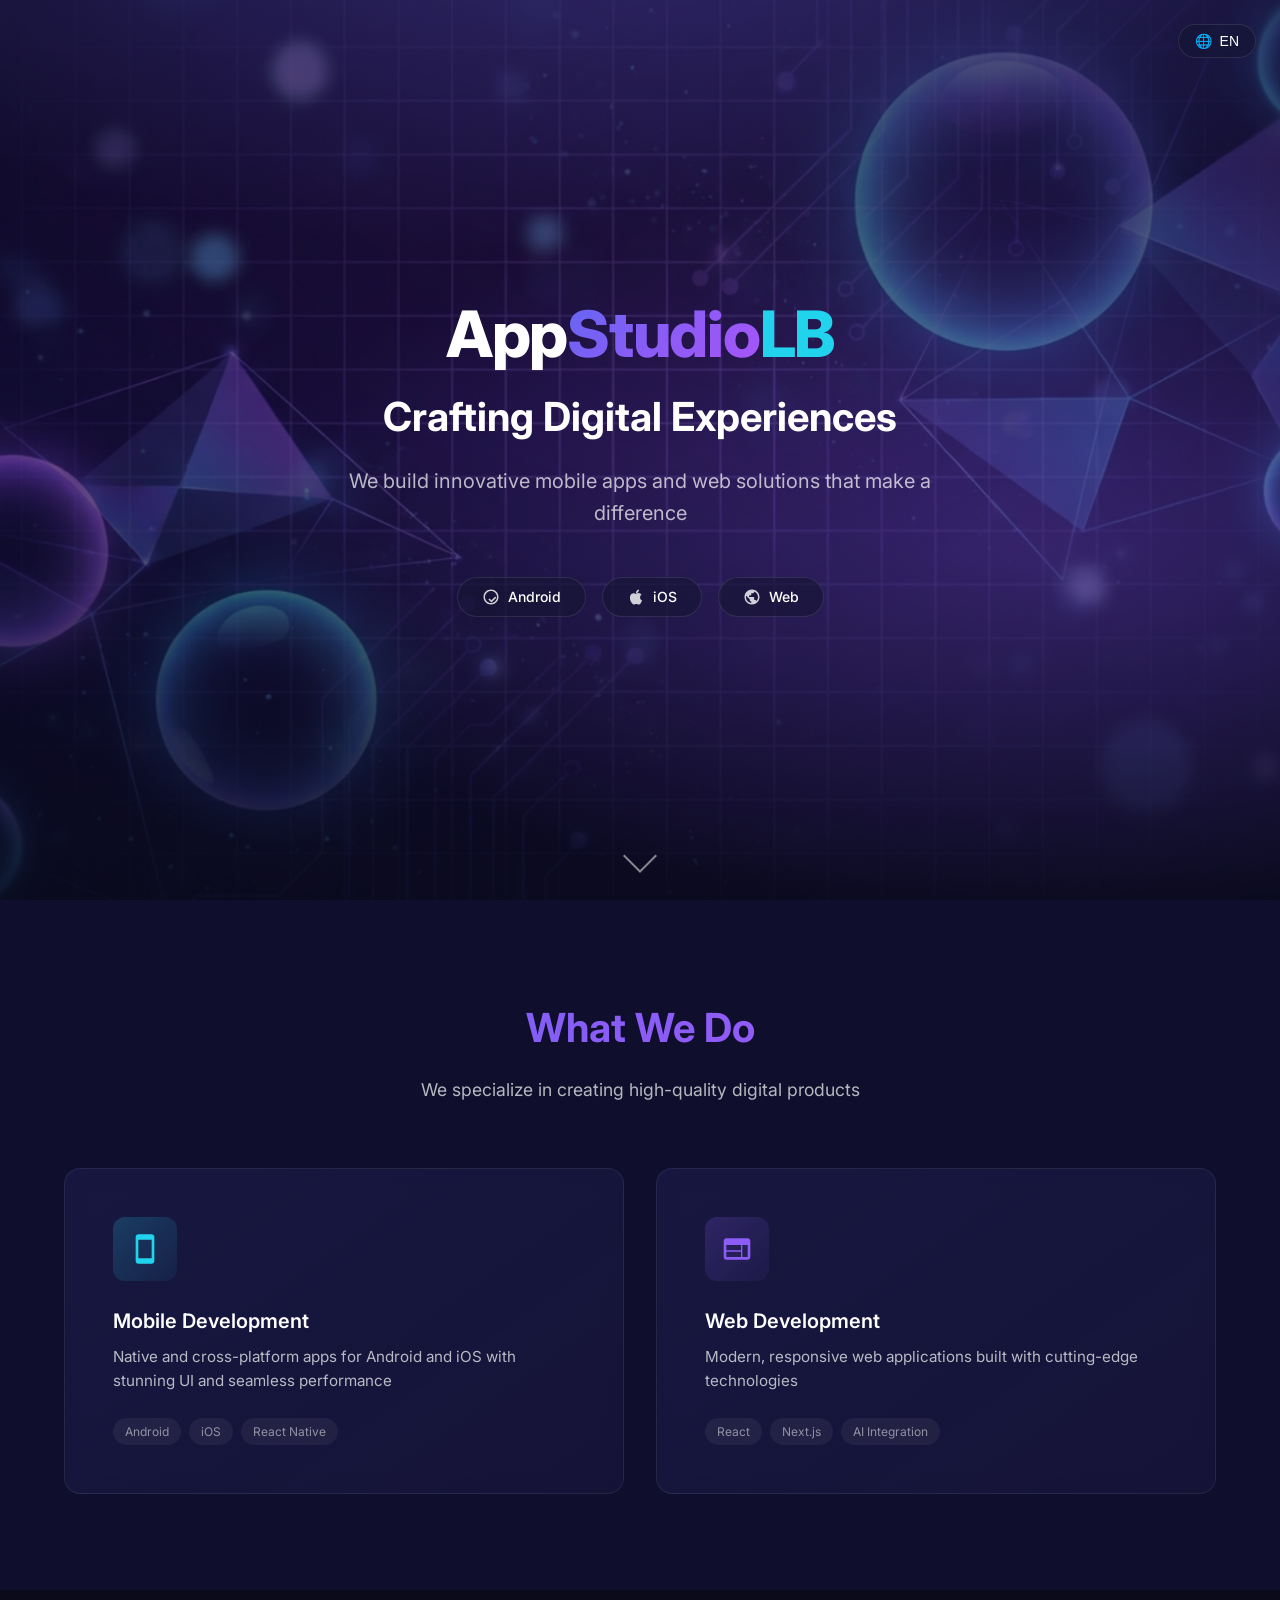
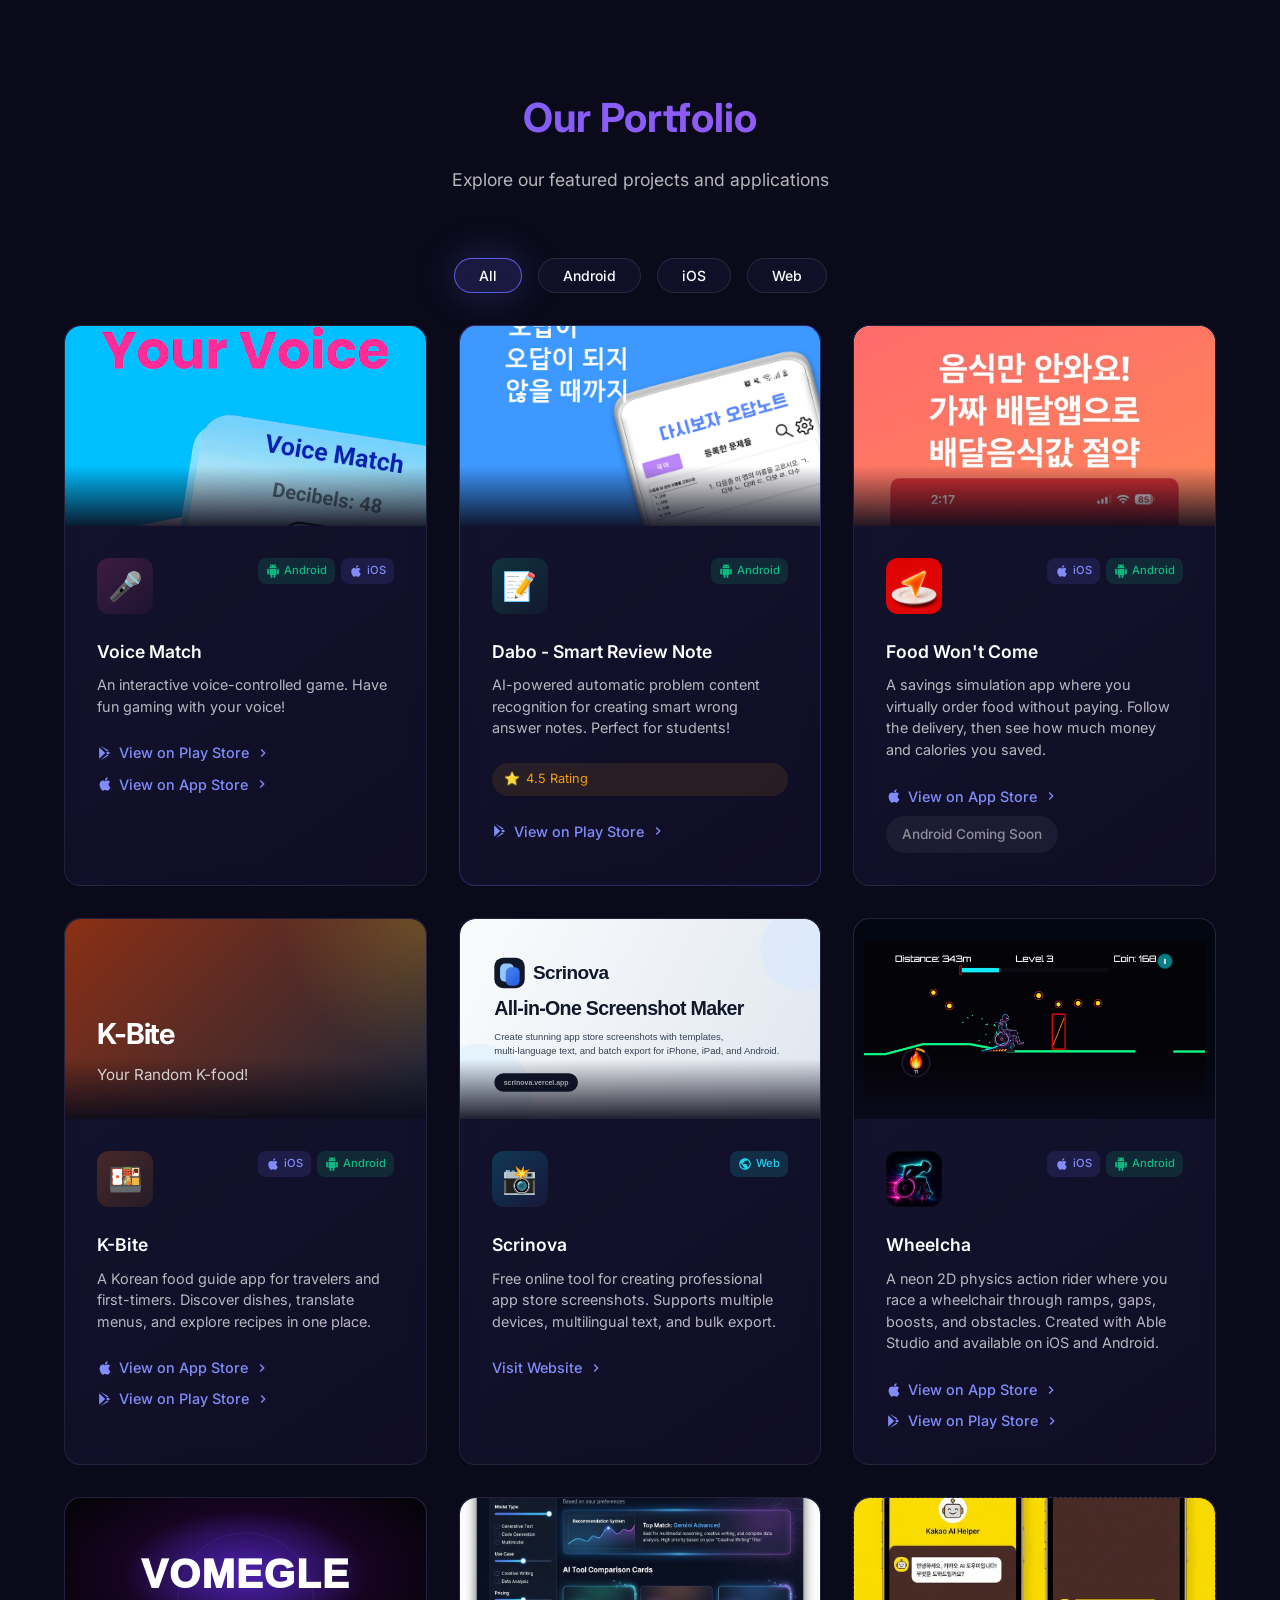
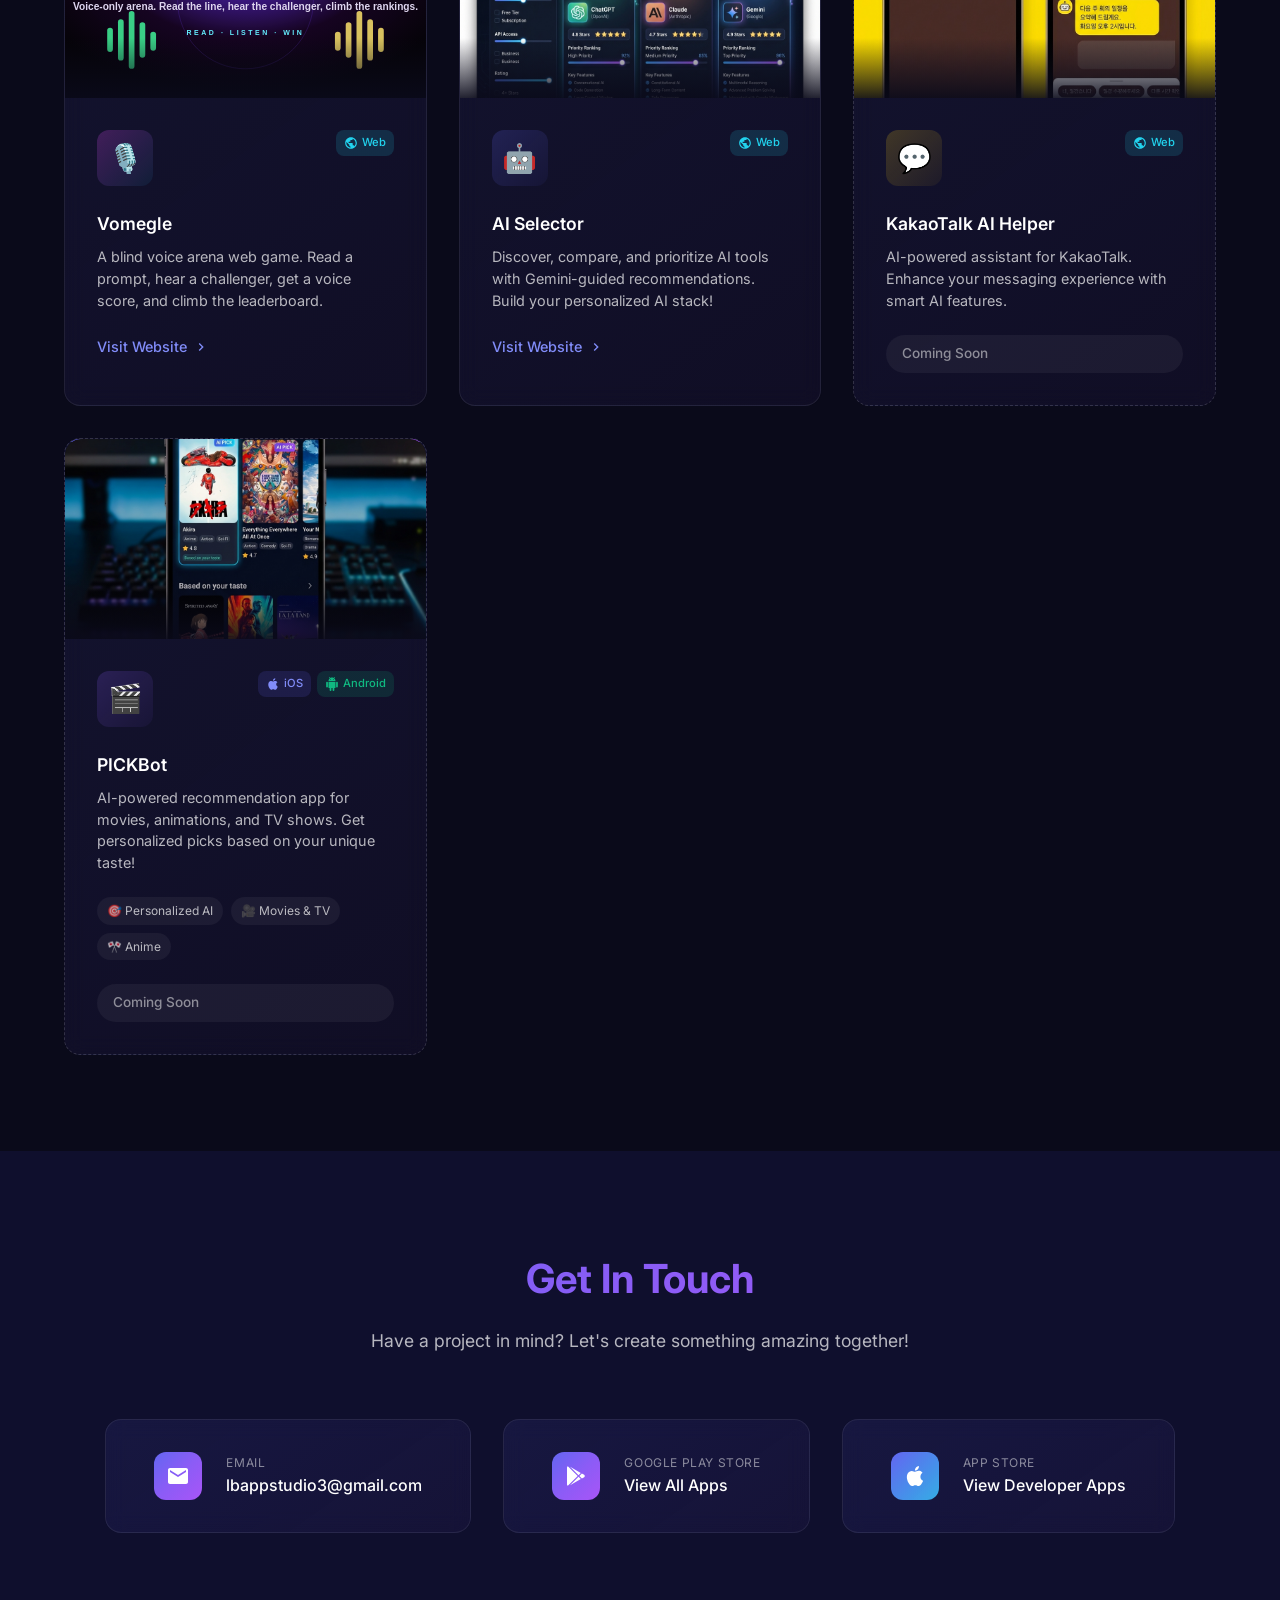
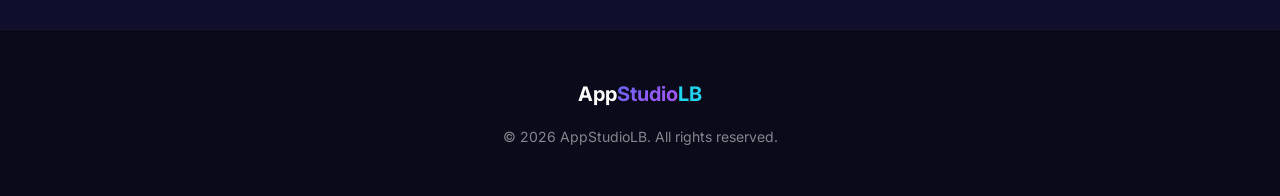
==== commit 69f95595: "Add Food Won't Come portfolio entry" ====
--- a/index.html
+++ b/index.html
@@ -213,6 +213,49 @@
                     </div>
                 </article>
 
+                <!-- 음식안와요 -->
+                <article class="portfolio-card" data-platforms="ios android">
+                    <div class="card-screenshot food-wont-come-card-screenshot">
+                        <img src="images/food-wont-come-screenshot.jpg" alt="음식안와요 App Store Screenshot">
+                    </div>
+                    <div class="card-content">
+                        <div class="card-header">
+                            <div class="app-icon">
+                                <img src="images/food-wont-come-icon.jpg" alt="음식안와요 Logo">
+                            </div>
+                            <div class="platform-badges">
+                                <div class="platform-badge ios">
+                                    <svg viewBox="0 0 24 24" fill="currentColor" width="14" height="14">
+                                        <path
+                                            d="M18.71 19.5c-.83 1.24-1.71 2.45-3.05 2.47-1.34.03-1.77-.79-3.29-.79-1.53 0-2 .77-3.27.82-1.31.05-2.3-1.32-3.14-2.53C4.25 17 2.94 12.45 4.7 9.39c.87-1.52 2.43-2.48 4.12-2.51 1.28-.02 2.5.87 3.29.87.78 0 2.26-1.07 3.81-.91.65.03 2.47.26 3.64 1.98-.09.06-2.17 1.28-2.15 3.81.03 3.02 2.65 4.03 2.68 4.04-.03.07-.42 1.44-1.38 2.83M13 3.5c.73-.83 1.94-1.46 2.94-1.5.13 1.17-.34 2.35-1.04 3.19-.69.85-1.83 1.51-2.95 1.42-.15-1.15.41-2.35 1.05-3.11z" />
+                                    </svg>
+                                    iOS
+                                </div>
+                                <div class="platform-badge android">
+                                    <svg viewBox="0 0 24 24" fill="currentColor" width="14" height="14">
+                                        <path
+                                            d="M6 18c0 .55.45 1 1 1h1v3.5c0 .83.67 1.5 1.5 1.5s1.5-.67 1.5-1.5V19h2v3.5c0 .83.67 1.5 1.5 1.5s1.5-.67 1.5-1.5V19h1c.55 0 1-.45 1-1V8H6v10zM3.5 8C2.67 8 2 8.67 2 9.5v7c0 .83.67 1.5 1.5 1.5S5 17.33 5 16.5v-7C5 8.67 4.33 8 3.5 8zm17 0c-.83 0-1.5.67-1.5 1.5v7c0 .83.67 1.5 1.5 1.5s1.5-.67 1.5-1.5v-7c0-.83-.67-1.5-1.5-1.5zm-4.97-5.84l1.3-1.3c.2-.2.2-.51 0-.71-.2-.2-.51-.2-.71 0l-1.48 1.48C13.85 1.23 12.95 1 12 1c-.96 0-1.86.23-2.66.63L7.85.15c-.2-.2-.51-.2-.71 0-.2.2-.2.51 0 .71l1.31 1.31C6.97 3.26 6 5.01 6 7h12c0-1.99-.97-3.75-2.47-4.84zM10 5H9V4h1v1zm5 0h-1V4h1v1z" />
+                                    </svg>
+                                    Android
+                                </div>
+                            </div>
+                        </div>
+                        <h3 class="card-title" data-i18n="foodWontComeTitle">Food Won't Come</h3>
+                        <p class="card-desc" data-i18n="foodWontComeDesc">A savings simulation app where you virtually
+                            order food without paying. Follow the delivery, then see how much money and calories you saved.</p>
+                        <div class="card-links">
+                            <a href="https://apps.apple.com/kr/app/%EC%9D%8C%EC%8B%9D%EC%95%88%EC%99%80%EC%9A%94/id6778663553"
+                                target="_blank" rel="noopener noreferrer" class="card-link app-store-link">
+                                <span data-i18n="viewOnAppStore">View on App Store</span>
+                                <svg viewBox="0 0 24 24" fill="currentColor" width="16" height="16">
+                                    <path d="M10 6L8.59 7.41 13.17 12l-4.58 4.59L10 18l6-6z" />
+                                </svg>
+                            </a>
+                            <div class="coming-soon" data-i18n="androidComingSoon">Android Coming Soon</div>
+                        </div>
+                    </div>
+                </article>
+
                 <!-- K-Bite -->
                 <article class="portfolio-card" data-platforms="ios android">
                     <div class="card-screenshot card-screenshot-placeholder k-bite-screenshot">
@@ -318,8 +361,9 @@
                             </div>
                         </div>
                         <h3 class="card-title" data-i18n="wheelchaTitle">Wheelcha</h3>
-                        <p class="card-desc" data-i18n="wheelchaDesc">A game project created in collaboration with Able
-                            Studio. Available now on iOS, with Android coming soon.</p>
+                        <p class="card-desc" data-i18n="wheelchaDesc">A neon 2D physics action rider where you race a
+                            wheelchair through ramps, gaps, boosts, and obstacles. Created with Able Studio and available
+                            on iOS and Android.</p>
                         <div class="card-links">
                             <a href="https://apps.apple.com/us/app/wheelcha/id6769419308" target="_blank"
                                 rel="noopener noreferrer" class="card-link app-store-link">
@@ -328,7 +372,13 @@
                                     <path d="M10 6L8.59 7.41 13.17 12l-4.58 4.59L10 18l6-6z" />
                                 </svg>
                             </a>
-                            <div class="coming-soon" data-i18n="androidComingSoon">Android Coming Soon</div>
+                            <a href="https://play.google.com/store/apps/details?id=com.ablestudio.wheelcha" target="_blank"
+                                rel="noopener noreferrer" class="card-link play-store-link">
+                                <span data-i18n="viewOnPlayStore">View on Play Store</span>
+                                <svg viewBox="0 0 24 24" fill="currentColor" width="16" height="16">
+                                    <path d="M10 6L8.59 7.41 13.17 12l-4.58 4.59L10 18l6-6z" />
+                                </svg>
+                            </a>
                         </div>
                     </div>
                 </article>
--- a/index.css
+++ b/index.css
@@ -589,6 +589,15 @@
         linear-gradient(135deg, rgba(154, 52, 18, 0.9), rgba(30, 41, 59, 0.95));
 }
 
+.food-wont-come-card-screenshot {
+    background: rgb(238, 242, 236);
+}
+
+.food-wont-come-card-screenshot img {
+    object-fit: cover;
+    object-position: top center;
+}
+
 .wheelcha-card-screenshot {
     background: rgb(3, 7, 18);
 }
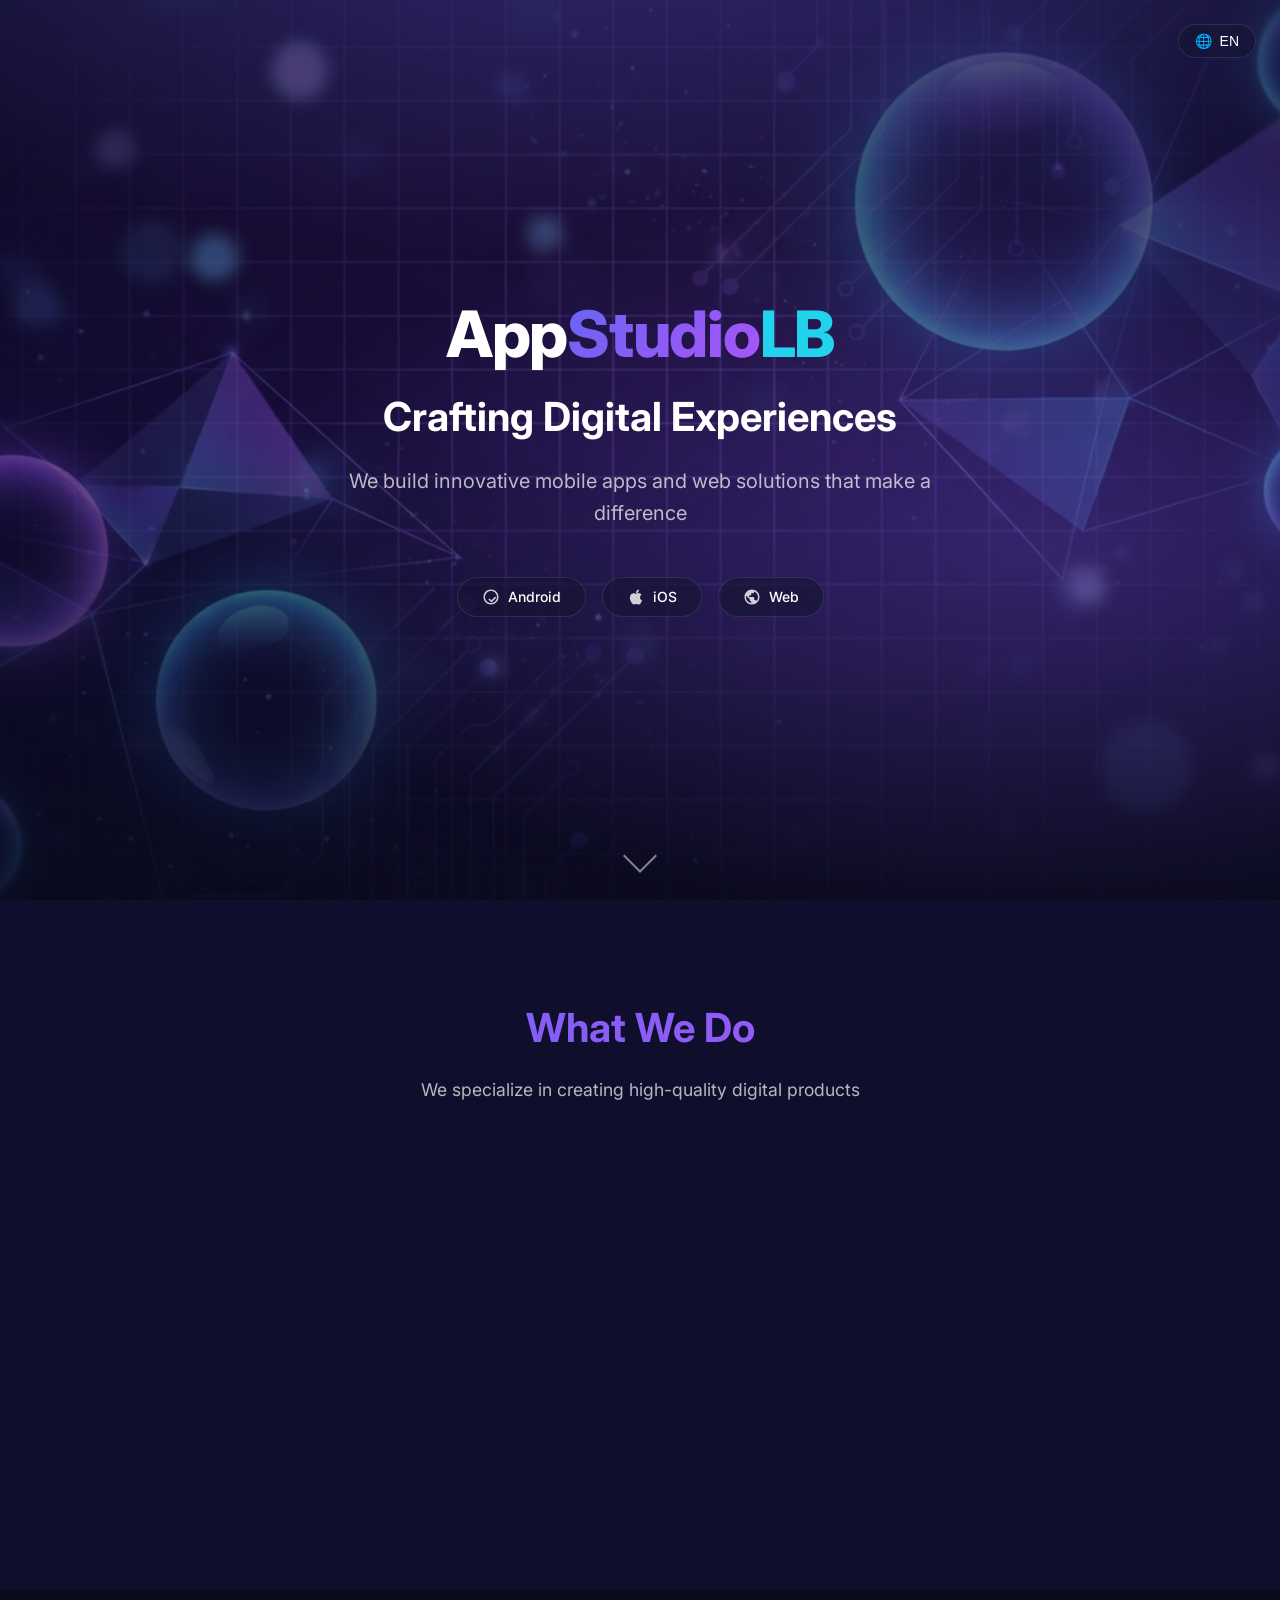
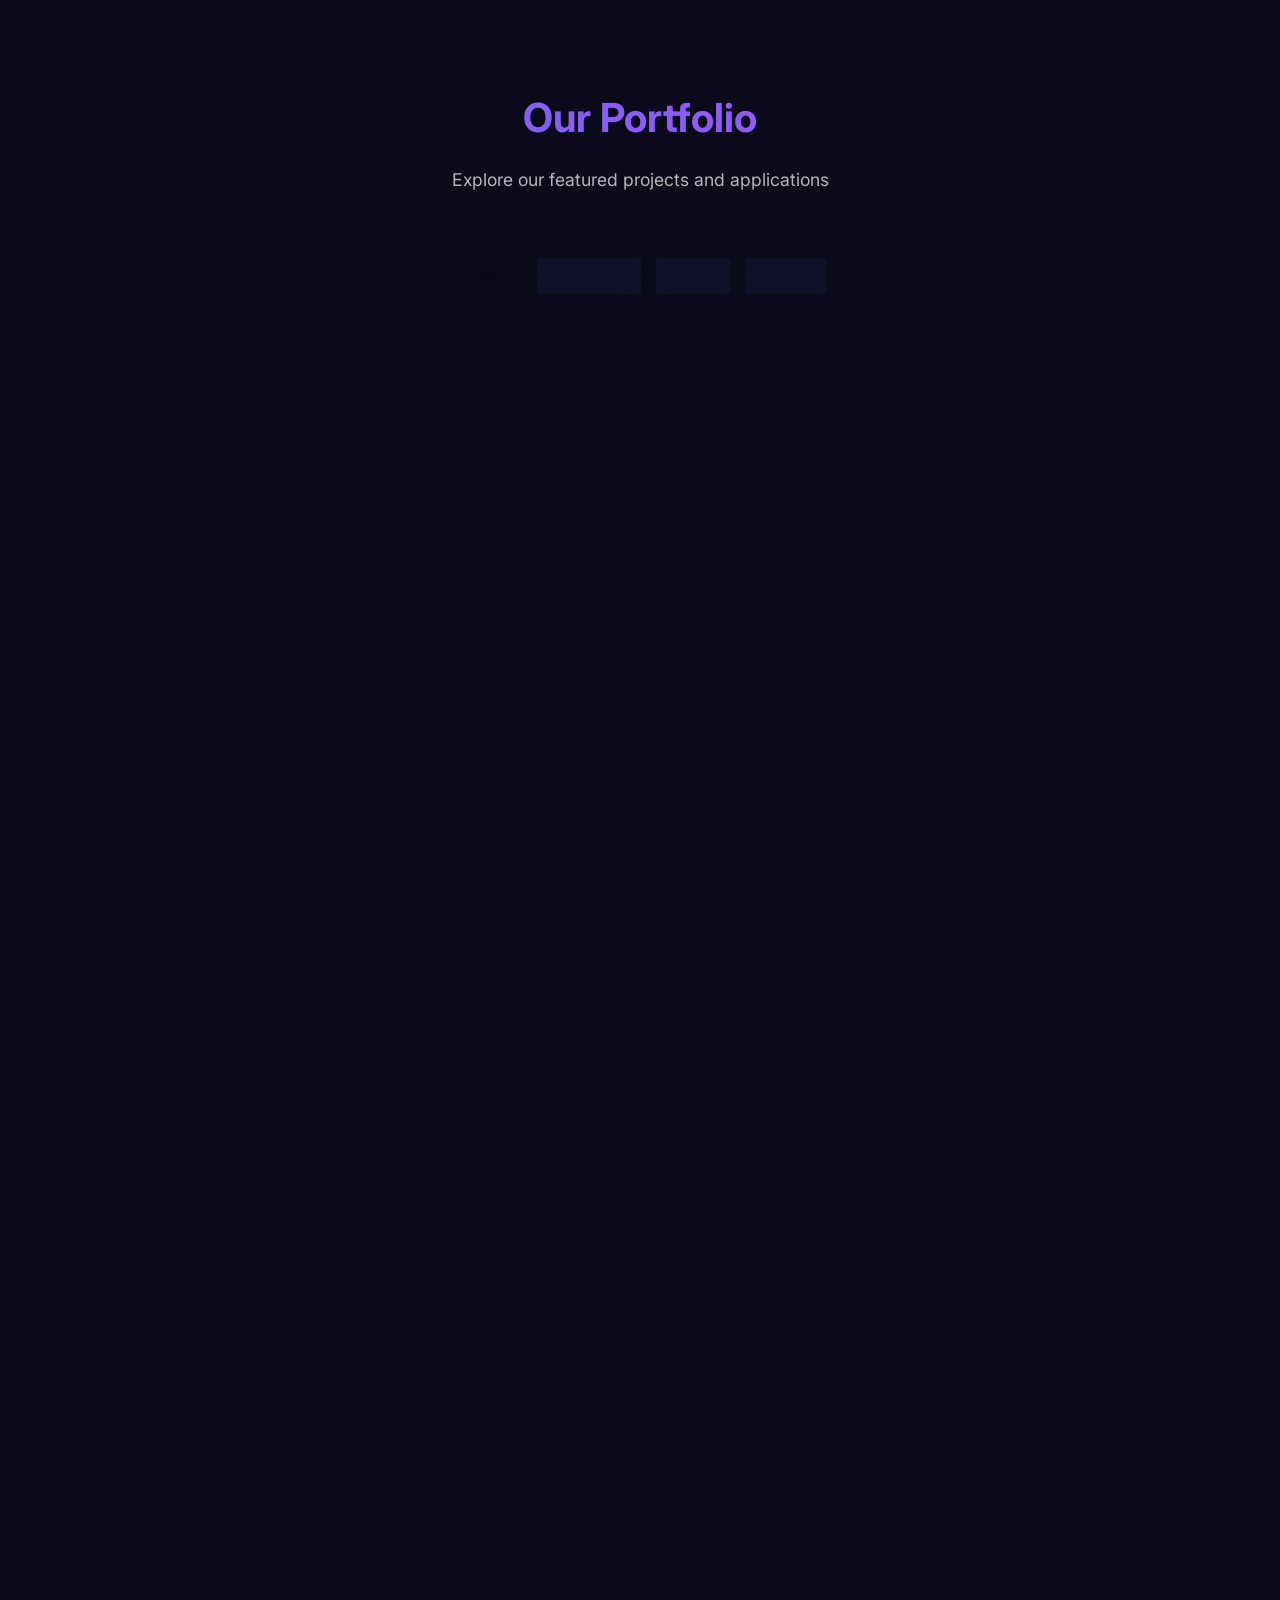
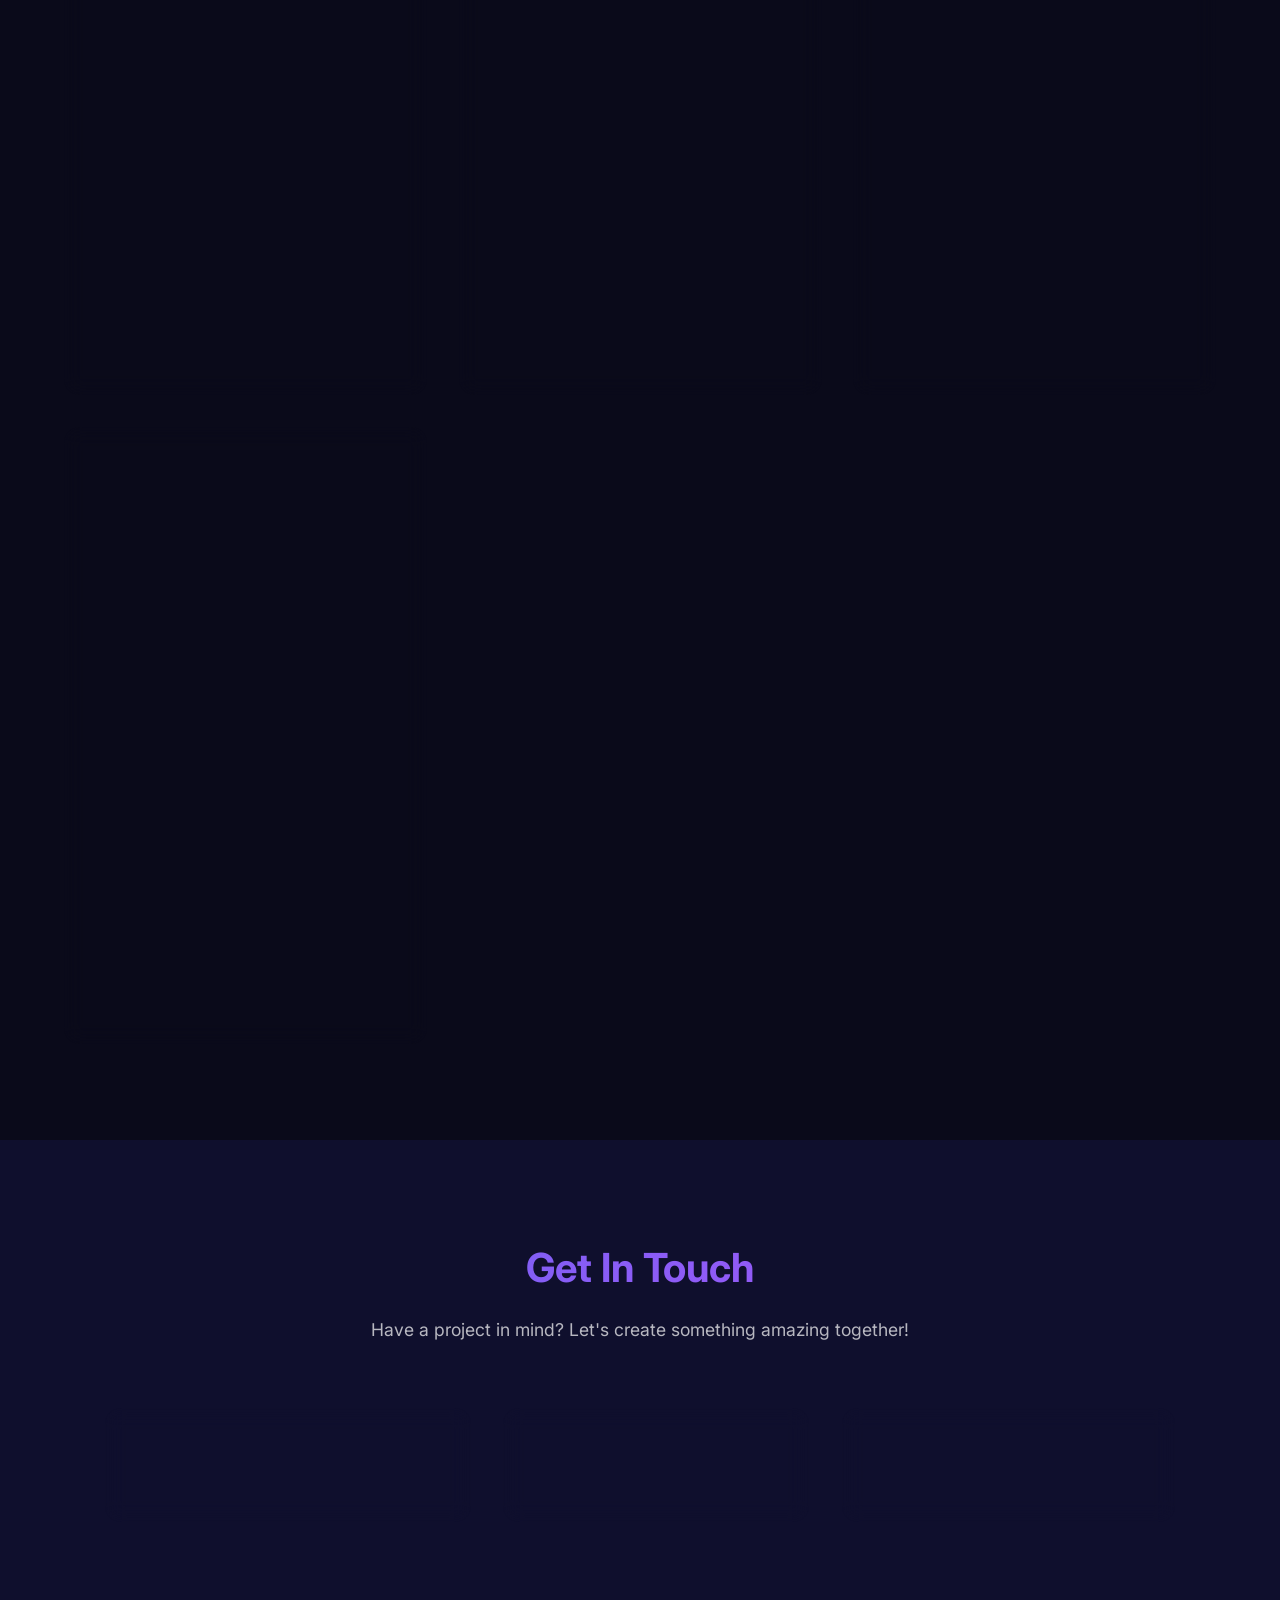
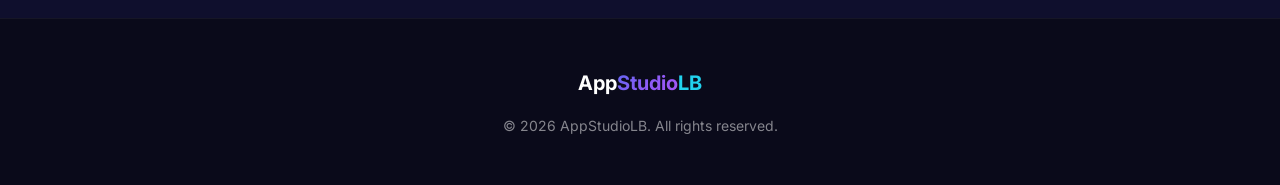
==== commit 402791d7: "Link Android card to Play Store" ====
--- a/index.html
+++ b/index.html
@@ -251,7 +251,13 @@
                                     <path d="M10 6L8.59 7.41 13.17 12l-4.58 4.59L10 18l6-6z" />
                                 </svg>
                             </a>
-                            <div class="coming-soon" data-i18n="androidComingSoon">Android Coming Soon</div>
+                            <a href="https://play.google.com/store/apps/details?id=com.appstudiolb.foodwontcome"
+                                target="_blank" rel="noopener noreferrer" class="card-link play-store-link">
+                                <span data-i18n="viewOnPlayStore">View on Play Store</span>
+                                <svg viewBox="0 0 24 24" fill="currentColor" width="16" height="16">
+                                    <path d="M10 6L8.59 7.41 13.17 12l-4.58 4.59L10 18l6-6z" />
+                                </svg>
+                            </a>
                         </div>
                     </div>
                 </article>
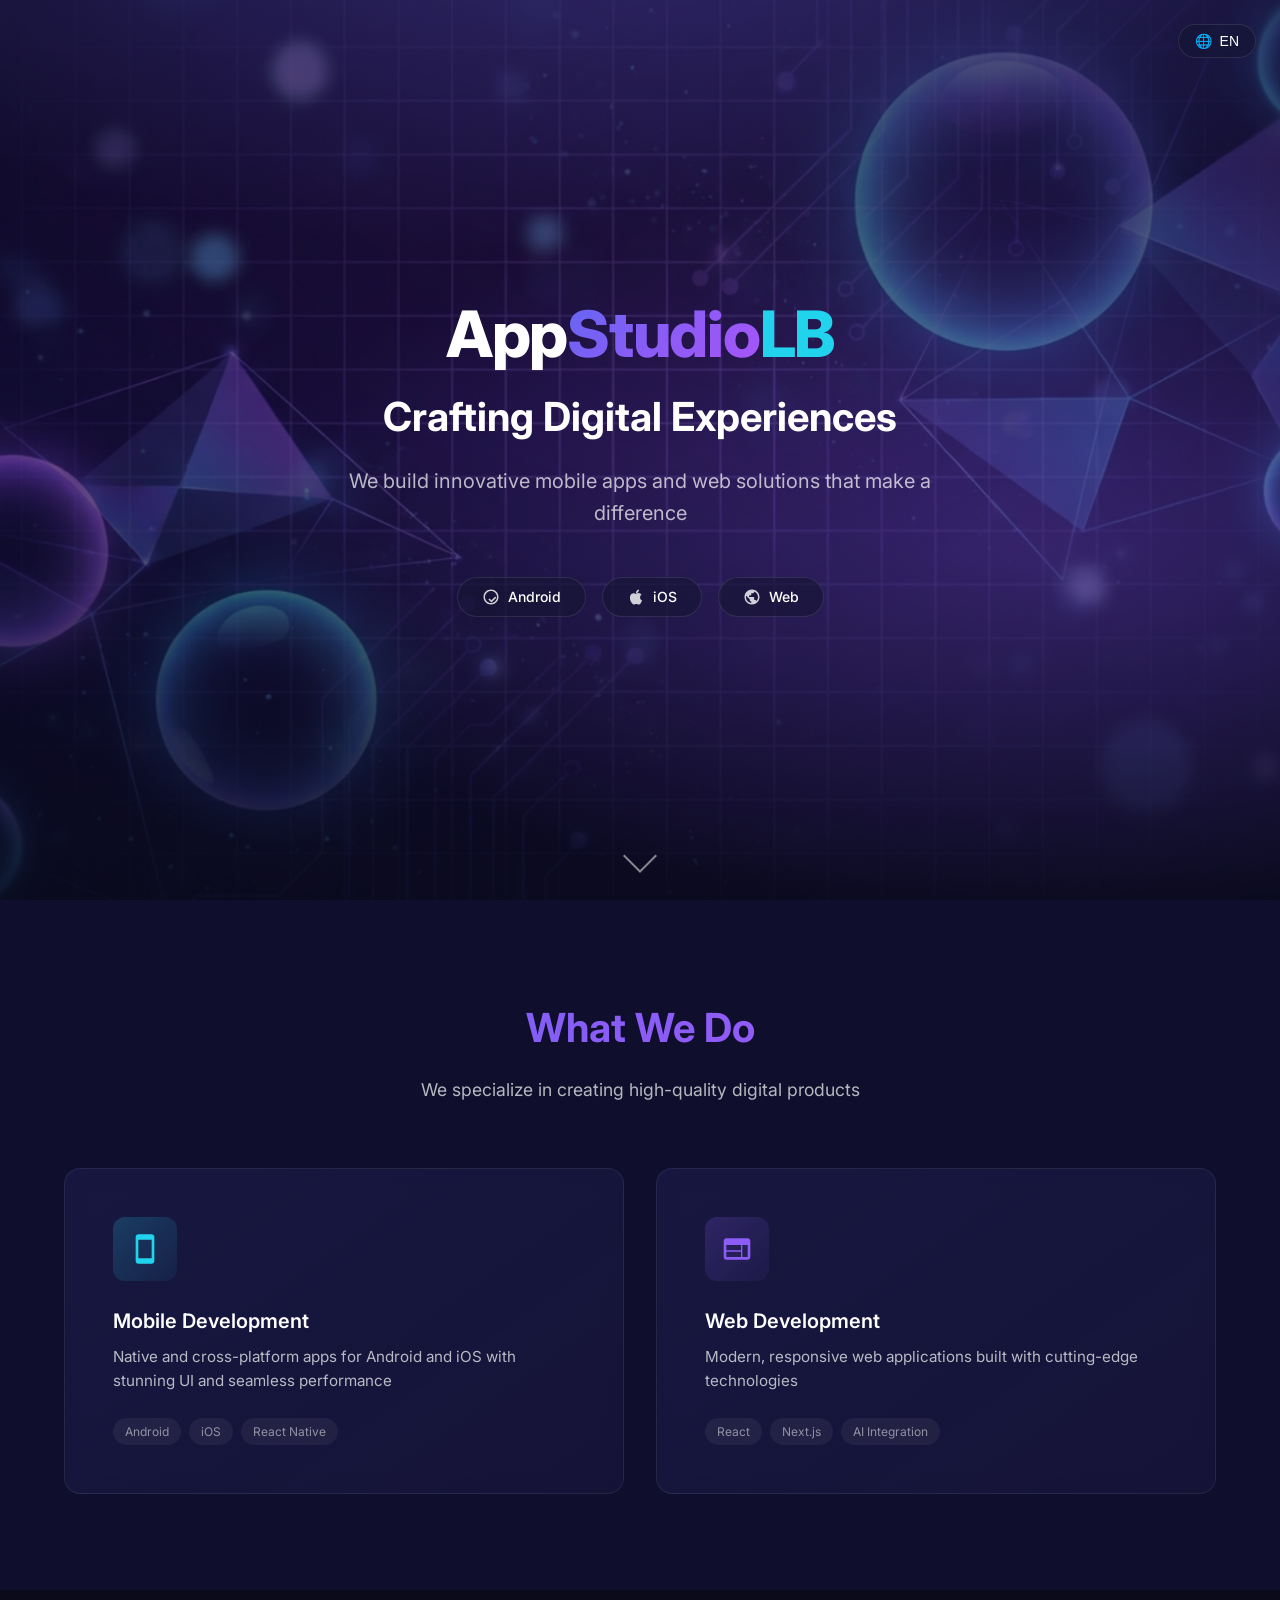
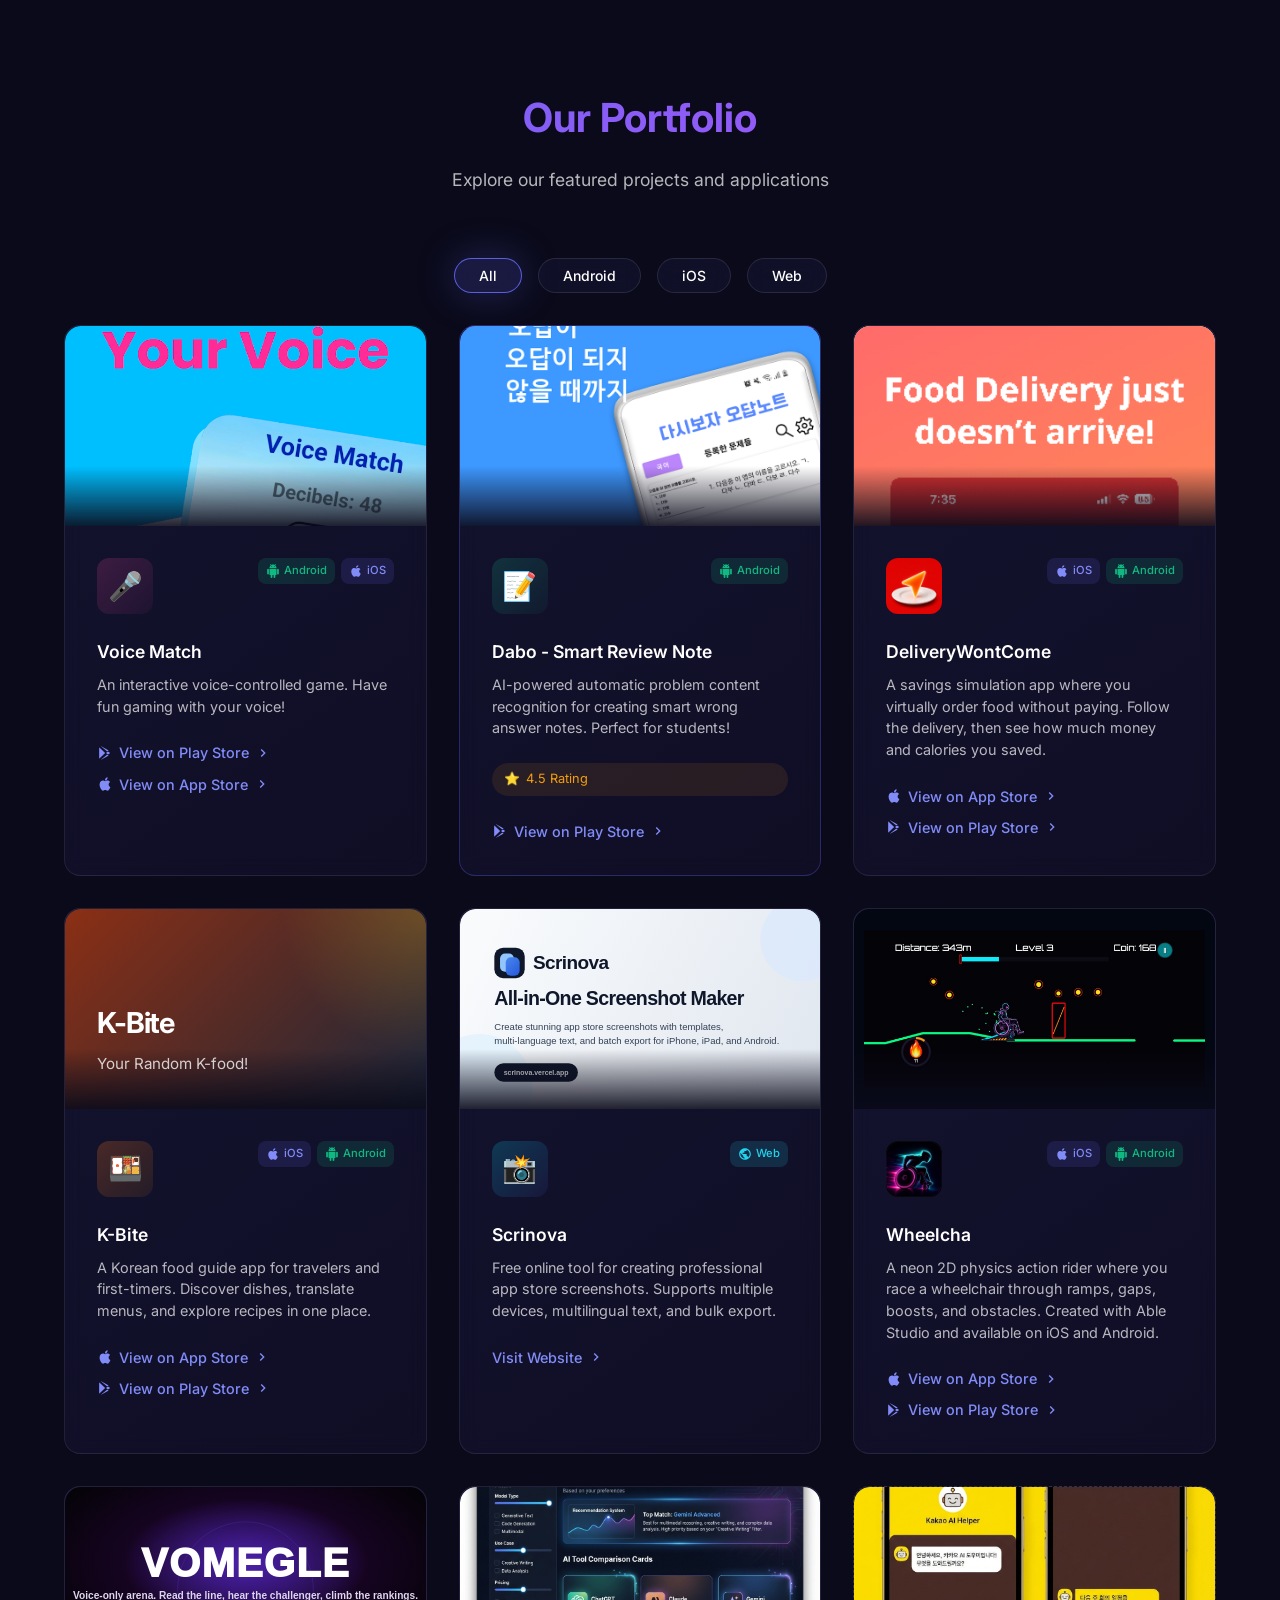
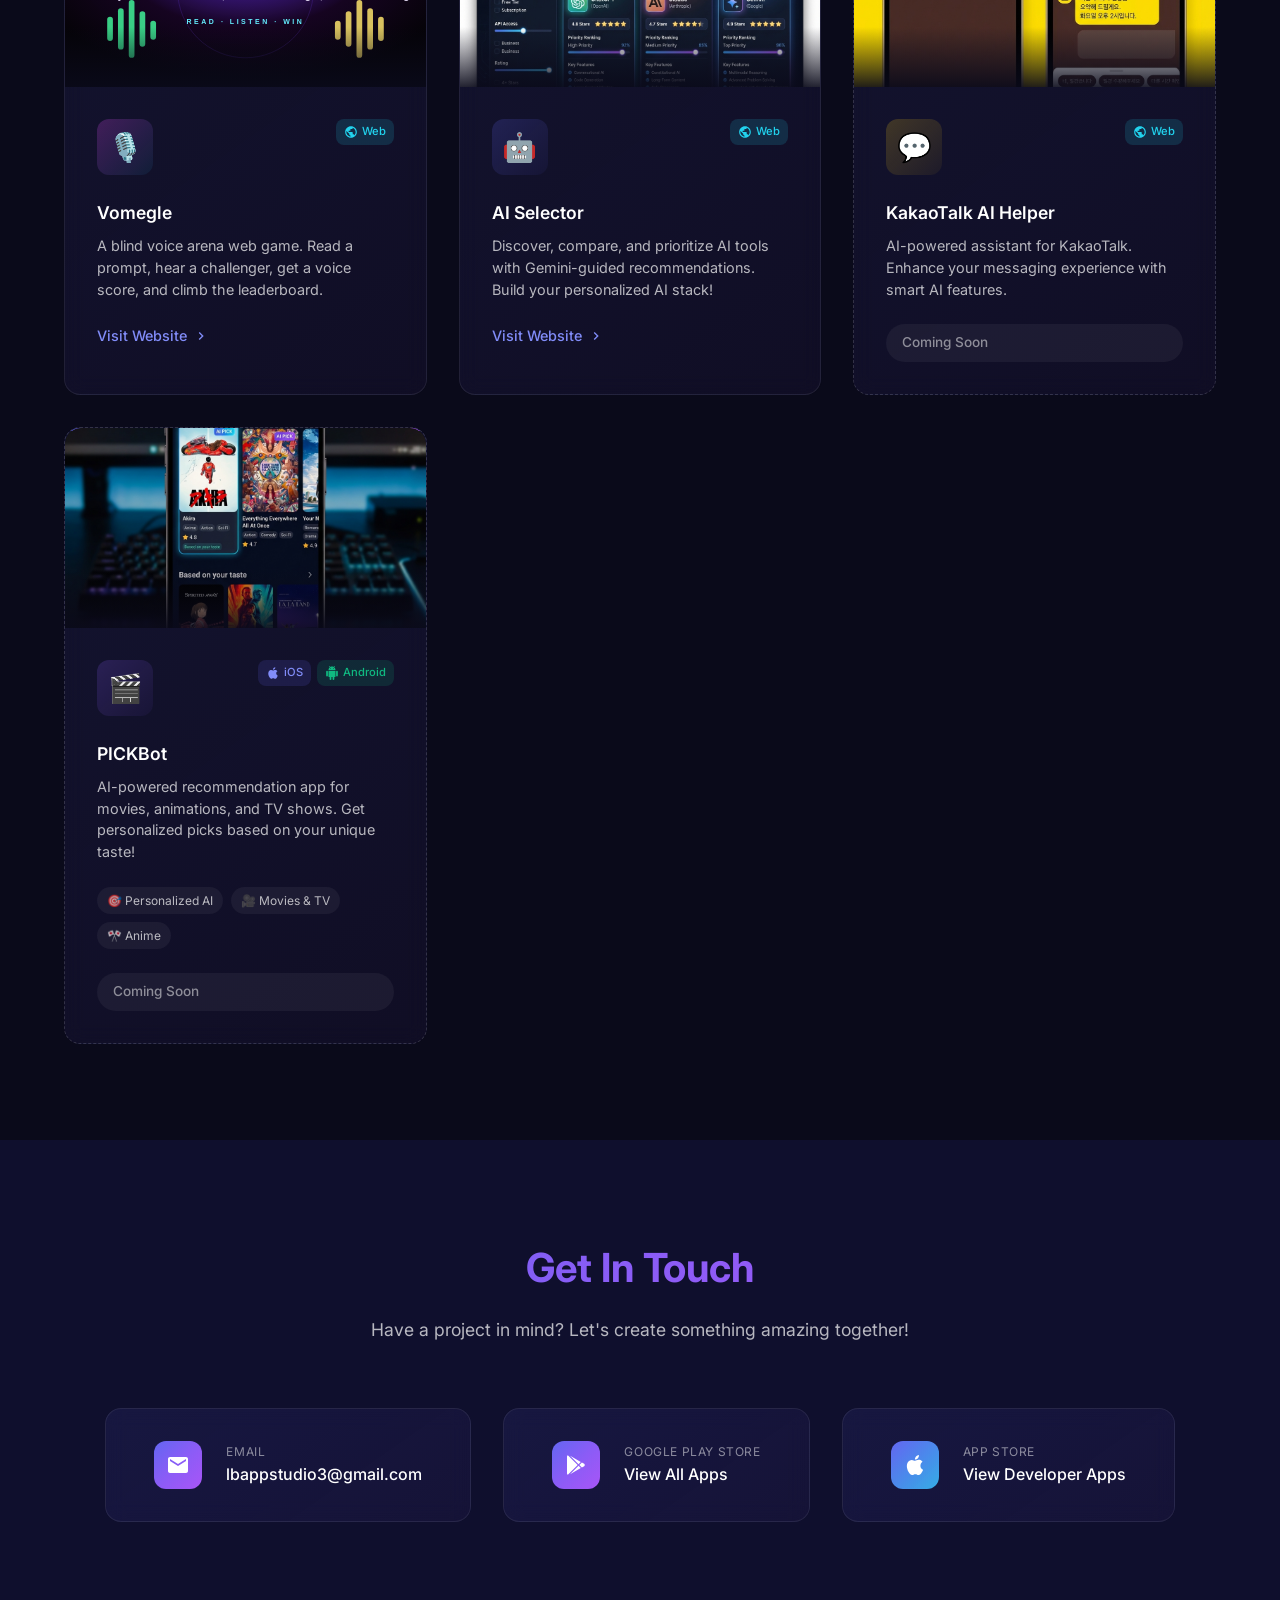
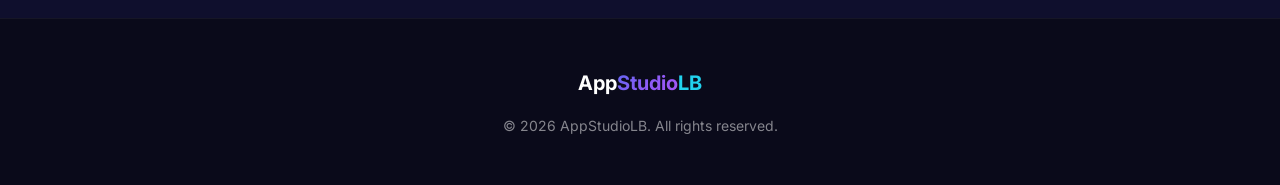
==== commit 6478cb44: "Rename Food Won't Come app to DeliveryWontCome" ====
--- a/index.html
+++ b/index.html
@@ -213,15 +213,15 @@
                     </div>
                 </article>
 
-                <!-- 음식안와요 -->
+                <!-- 배달안와요 -->
                 <article class="portfolio-card" data-platforms="ios android">
                     <div class="card-screenshot food-wont-come-card-screenshot">
-                        <img src="images/food-wont-come-screenshot.jpg" alt="음식안와요 App Store Screenshot">
+                        <img src="images/delivery-wont-come-screenshot.png" alt="배달안와요 App Screenshot">
                     </div>
                     <div class="card-content">
                         <div class="card-header">
                             <div class="app-icon">
-                                <img src="images/food-wont-come-icon.jpg" alt="음식안와요 Logo">
+                                <img src="images/food-wont-come-icon.jpg" alt="배달안와요 Logo">
                             </div>
                             <div class="platform-badges">
                                 <div class="platform-badge ios">
@@ -240,7 +240,7 @@
                                 </div>
                             </div>
                         </div>
-                        <h3 class="card-title" data-i18n="foodWontComeTitle">Food Won't Come</h3>
+                        <h3 class="card-title" data-i18n="foodWontComeTitle">DeliveryWontCome</h3>
                         <p class="card-desc" data-i18n="foodWontComeDesc">A savings simulation app where you virtually
                             order food without paying. Follow the delivery, then see how much money and calories you saved.</p>
                         <div class="card-links">
